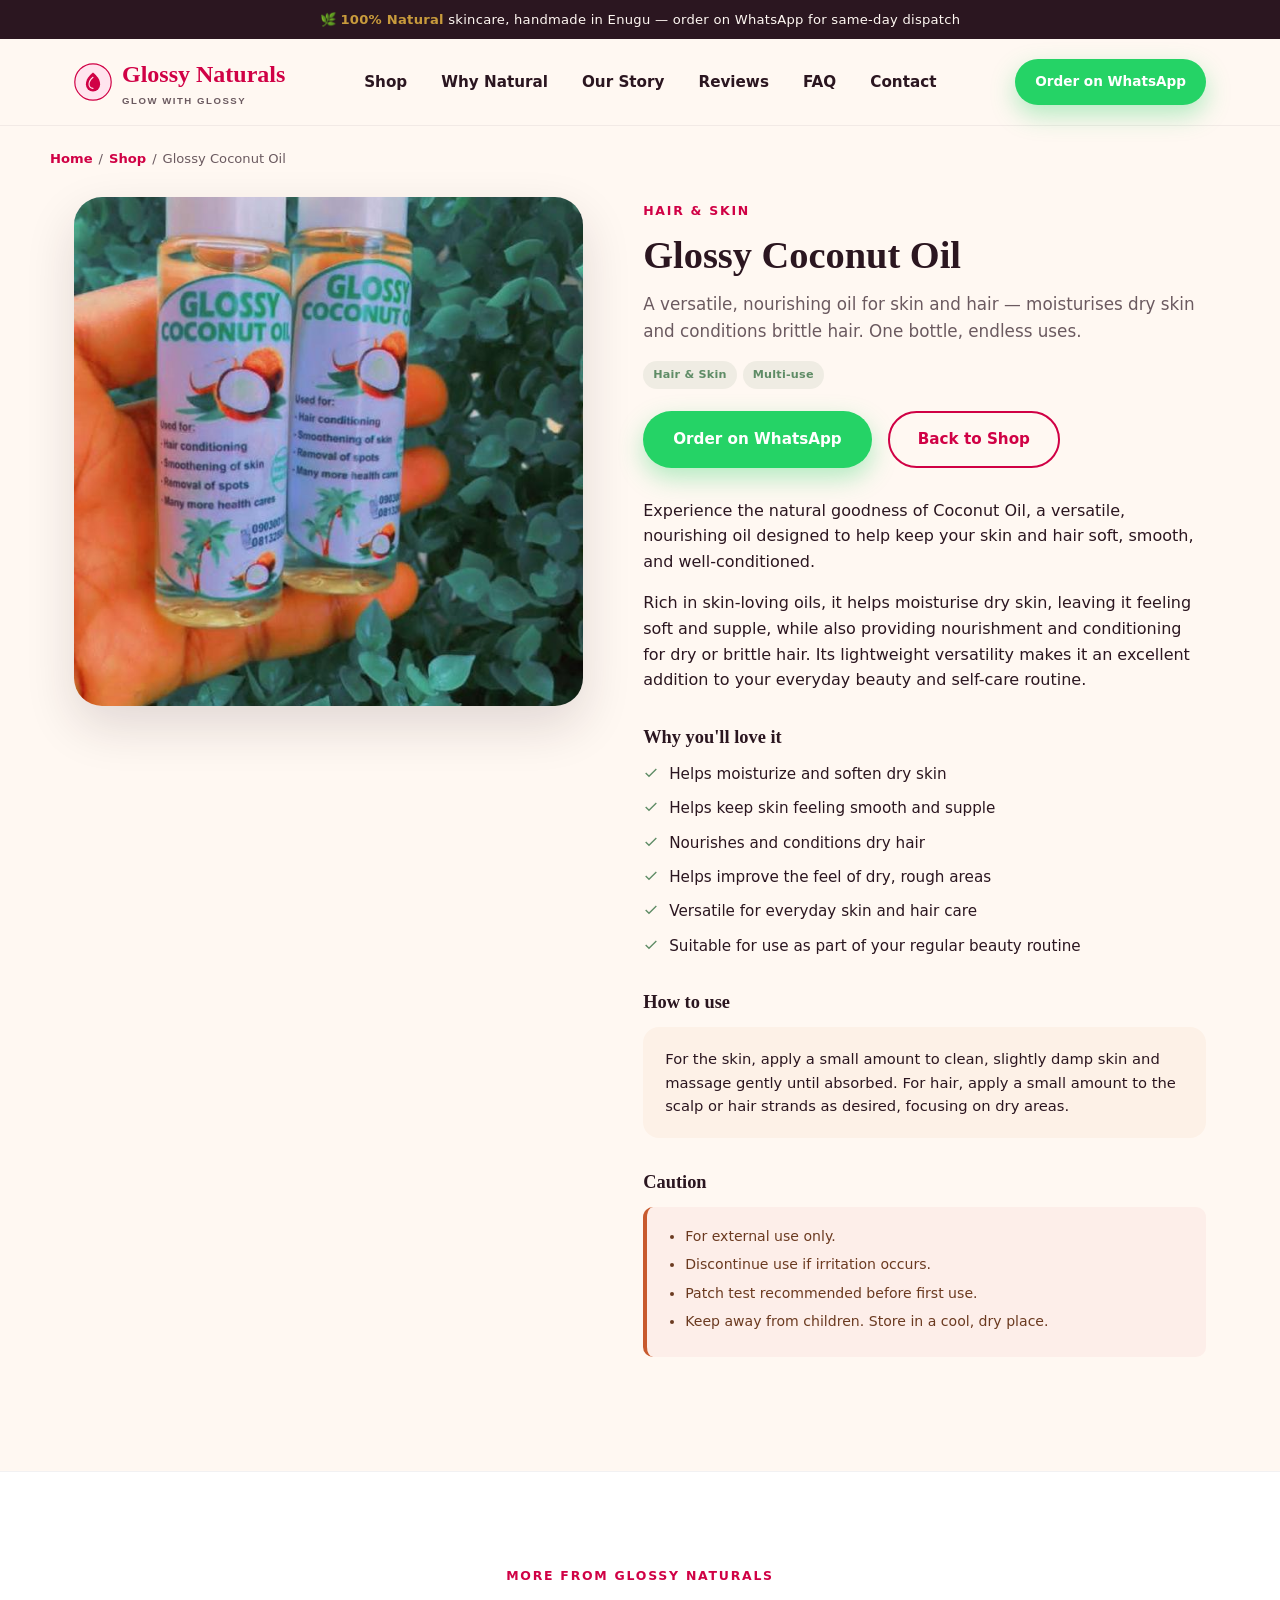
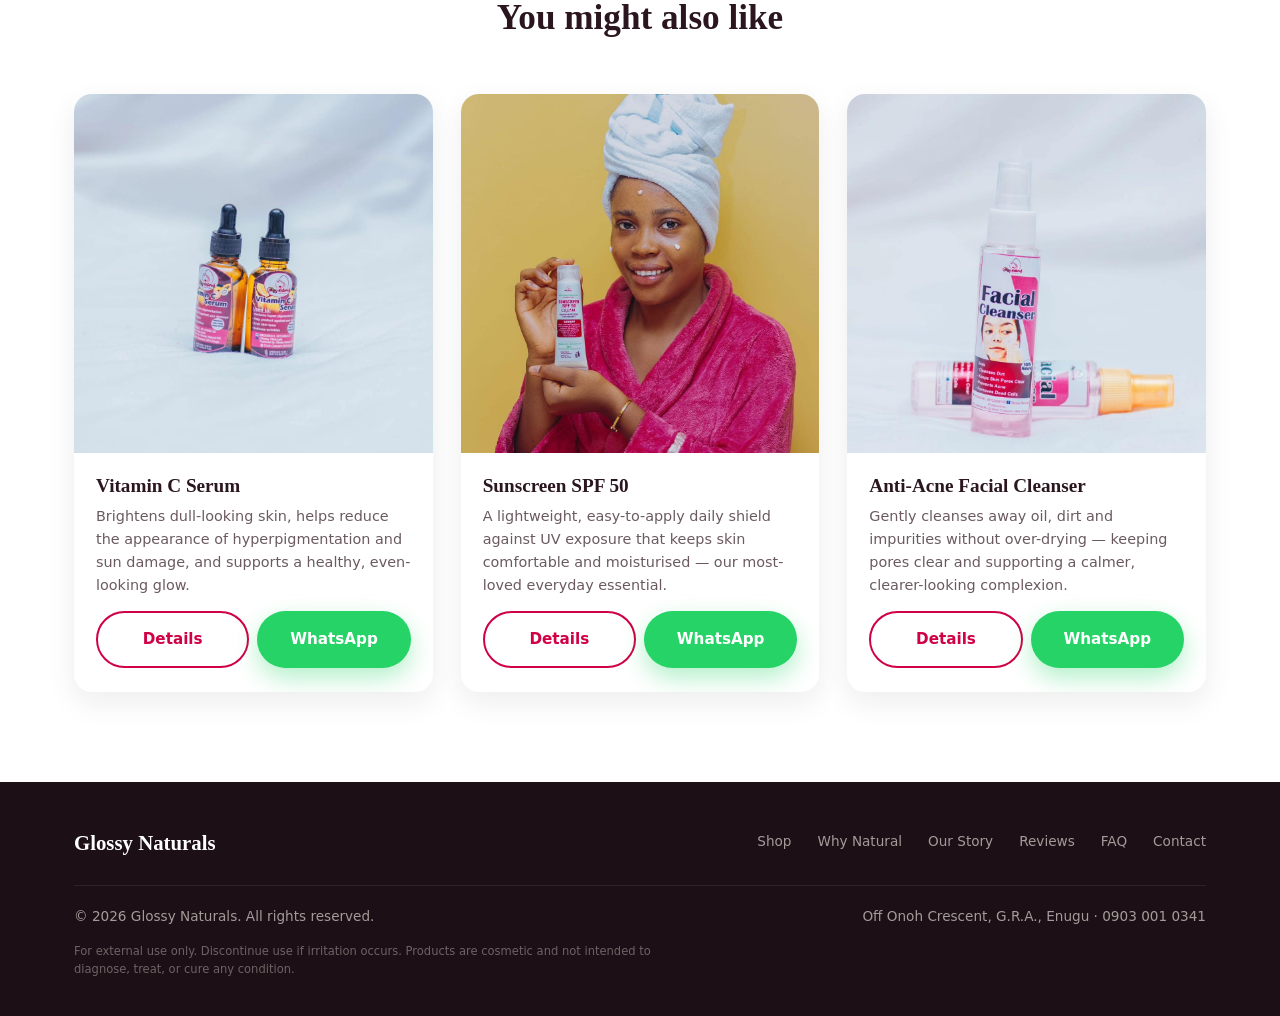
==== coconut-oil.html @ 14a7ec9c "Add Glossy Naturals skincare site with per-product pages Multi-page site for Glossy Naturals (Enugu," ====
<!DOCTYPE html>
<html lang="en">
<head>
<meta charset="UTF-8">
<meta name="viewport" content="width=device-width, initial-scale=1.0">
<title>Glossy Coconut Oil | Glossy Naturals</title>
<meta name="description" content="A versatile, nourishing oil for skin and hair — moisturises dry skin and conditions brittle hair. One bottle, endless uses.">
<link rel="stylesheet" href="css/style.css">
</head>
<body>

<div class="topbar">🌿 <strong>100% Natural</strong> skincare, handmade in Enugu — order on WhatsApp for same-day dispatch</div>

<header>
  <div class="nav-wrap">
    <a href="index.html" class="logo">
      <svg class="mark" viewBox="0 0 48 48" fill="none" xmlns="http://www.w3.org/2000/svg">
        <circle cx="24" cy="24" r="23" fill="#FFE4EE" stroke="#D00145" stroke-width="1.5"/>
        <path d="M24 12c-5 4-9 9-9 15a9 9 0 0018 0c0-6-4-11-9-15z" fill="#D00145"/>
        <path d="M24 18c-2.8 2.4-5 5.4-5 8.6A5 5 0 0024 32" stroke="#FFE4EE" stroke-width="1.4" stroke-linecap="round" fill="none"/>
      </svg>
      <span>Glossy Naturals<br><small>Glow With Glossy</small></span>
    </a>
    <nav class="links">
      <a href="index.html#shop">Shop</a>
      <a href="index.html#ingredients">Why Natural</a>
      <a href="index.html#founder">Our Story</a>
      <a href="index.html#reviews">Reviews</a>
      <a href="index.html#faq">FAQ</a>
      <a href="index.html#contact">Contact</a>
    </nav>
    <div class="nav-cta">
      <a href="https://wa.me/2349030010341?text=Hi%20Glossy%20Naturals%2C%20I%27d%20like%20to%20place%20an%20order" class="btn btn-whatsapp btn-sm" target="_blank" rel="noopener">Order on WhatsApp</a>
      <button class="hamburger" aria-label="Menu" id="hamburgerBtn">
        <span></span><span></span><span></span>
      </button>
    </div>
  </div>
  <div class="mobile-menu" id="mobileMenu">
    <a href="index.html#shop">Shop</a>
    <a href="index.html#ingredients">Why Natural</a>
    <a href="index.html#founder">Our Story</a>
    <a href="index.html#reviews">Reviews</a>
    <a href="index.html#faq">FAQ</a>
    <a href="index.html#contact">Contact</a>
  </div>
</header>

<div class="container breadcrumb">
  <a href="index.html">Home</a><span>/</span><a href="index.html#shop">Shop</a><span>/</span>Glossy Coconut Oil
</div>

<section class="pd-hero">
  <div class="container">
    <div class="pd-image reveal">
      <img src="images/coconut-oil.jpg" alt="Glossy Coconut Oil bottles">
    </div>
    <div class="reveal">
      <span class="eyebrow">Hair & Skin</span>
      <h1 class="pd-title">Glossy Coconut Oil</h1>
      <p class="pd-summary">A versatile, nourishing oil for skin and hair — moisturises dry skin and conditions brittle hair. One bottle, endless uses.</p>
      <div class="prod-tags"><span>Hair & Skin</span><span>Multi-use</span></div>
      <div class="pd-ctas">
        <a href="https://wa.me/2349030010341?text=Hi%2C%20I%27d%20like%20to%20order%20the%20Glossy%20Coconut%20Oil" class="btn btn-whatsapp" target="_blank" rel="noopener">Order on WhatsApp</a>
        <a href="index.html#shop" class="btn btn-outline">Back to Shop</a>
      </div>

      <div class="pd-block">
        <p>Experience the natural goodness of Coconut Oil, a versatile, nourishing oil designed to help keep your skin and hair soft, smooth, and well-conditioned.</p>
          <p>Rich in skin-loving oils, it helps moisturise dry skin, leaving it feeling soft and supple, while also providing nourishment and conditioning for dry or brittle hair. Its lightweight versatility makes it an excellent addition to your everyday beauty and self-care routine.</p>
      </div>

      <div class="pd-block">
        <h3>Why you'll love it</h3>
        <ul class="pd-benefits">
            <li><svg width="16" height="16" viewBox="0 0 24 24" fill="none" stroke="currentColor" stroke-width="2"><path d="M20 6L9 17l-5-5"/></svg><span>Helps moisturize and soften dry skin</span></li>
            <li><svg width="16" height="16" viewBox="0 0 24 24" fill="none" stroke="currentColor" stroke-width="2"><path d="M20 6L9 17l-5-5"/></svg><span>Helps keep skin feeling smooth and supple</span></li>
            <li><svg width="16" height="16" viewBox="0 0 24 24" fill="none" stroke="currentColor" stroke-width="2"><path d="M20 6L9 17l-5-5"/></svg><span>Nourishes and conditions dry hair</span></li>
            <li><svg width="16" height="16" viewBox="0 0 24 24" fill="none" stroke="currentColor" stroke-width="2"><path d="M20 6L9 17l-5-5"/></svg><span>Helps improve the feel of dry, rough areas</span></li>
            <li><svg width="16" height="16" viewBox="0 0 24 24" fill="none" stroke="currentColor" stroke-width="2"><path d="M20 6L9 17l-5-5"/></svg><span>Versatile for everyday skin and hair care</span></li>
            <li><svg width="16" height="16" viewBox="0 0 24 24" fill="none" stroke="currentColor" stroke-width="2"><path d="M20 6L9 17l-5-5"/></svg><span>Suitable for use as part of your regular beauty routine</span></li>
        </ul>
      </div>

      <div class="pd-block">
        <h3>How to use</h3>
        <div class="pd-howto">For the skin, apply a small amount to clean, slightly damp skin and massage gently until absorbed. For hair, apply a small amount to the scalp or hair strands as desired, focusing on dry areas.</div>
      </div>

        <div class="pd-block">
          <h3>Caution</h3>
          <div class="pd-caution">
            <ul>
              <li>For external use only.</li>
              <li>Discontinue use if irritation occurs.</li>
              <li>Patch test recommended before first use.</li>
              <li>Keep away from children. Store in a cool, dry place.</li>
            </ul>
          </div>
        </div>
    </div>
  </div>
</section>

<section class="related">
  <div class="container">
    <div class="section-head reveal">
      <span class="eyebrow">More From Glossy Naturals</span>
      <h2>You might also like</h2>
    </div>
    <div class="related-grid">
      <div class="prod-card reveal">
        <div class="prod-img"><a href="vitamin-c-serum.html"><img src="images/vitamin-c-serum.jpg" alt="Glossy Naturals Vitamin C Serum bottles"></a></div>
        <div class="prod-body">
          <h3><a href="vitamin-c-serum.html">Vitamin C Serum</a></h3>
          <p class="desc">Brightens dull-looking skin, helps reduce the appearance of hyperpigmentation and sun damage, and supports a healthy, even-looking glow.</p>
          <div class="prod-actions">
            <a href="vitamin-c-serum.html" class="btn btn-outline">Details</a>
            <a href="https://wa.me/2349030010341?text=Hi%2C%20I%27d%20like%20to%20order%20the%20Vitamin%20C%20Serum" class="btn btn-whatsapp" target="_blank" rel="noopener">WhatsApp</a>
          </div>
        </div>
      </div>
      <div class="prod-card reveal">
        <div class="prod-img"><a href="sunscreen.html"><img src="images/sunscreen-hero.jpg" alt="Glossy Naturals Sunscreen SPF 50 Cream"></a></div>
        <div class="prod-body">
          <h3><a href="sunscreen.html">Sunscreen SPF 50</a></h3>
          <p class="desc">A lightweight, easy-to-apply daily shield against UV exposure that keeps skin comfortable and moisturised — our most-loved everyday essential.</p>
          <div class="prod-actions">
            <a href="sunscreen.html" class="btn btn-outline">Details</a>
            <a href="https://wa.me/2349030010341?text=Hi%2C%20I%27d%20like%20to%20order%20the%20Sunscreen%20SPF%2050" class="btn btn-whatsapp" target="_blank" rel="noopener">WhatsApp</a>
          </div>
        </div>
      </div>
      <div class="prod-card reveal">
        <div class="prod-img"><a href="facial-cleanser.html"><img src="images/facial-cleanser.jpg" alt="Glossy Naturals Facial Cleanser bottles"></a></div>
        <div class="prod-body">
          <h3><a href="facial-cleanser.html">Anti-Acne Facial Cleanser</a></h3>
          <p class="desc">Gently cleanses away oil, dirt and impurities without over-drying — keeping pores clear and supporting a calmer, clearer-looking complexion.</p>
          <div class="prod-actions">
            <a href="facial-cleanser.html" class="btn btn-outline">Details</a>
            <a href="https://wa.me/2349030010341?text=Hi%2C%20I%27d%20like%20to%20order%20the%20Anti-Acne%20Facial%20Cleanser" class="btn btn-whatsapp" target="_blank" rel="noopener">WhatsApp</a>
          </div>
        </div>
      </div>
    </div>
  </div>
</section>

<footer>
  <div class="container">
    <div class="foot-top">
      <div class="foot-logo">Glossy Naturals</div>
      <div class="foot-links">
        <a href="index.html#shop">Shop</a>
        <a href="index.html#ingredients">Why Natural</a>
        <a href="index.html#founder">Our Story</a>
        <a href="index.html#reviews">Reviews</a>
        <a href="index.html#faq">FAQ</a>
        <a href="index.html#contact">Contact</a>
      </div>
    </div>
    <div class="foot-bottom">
      <span>© <span id="year"></span> Glossy Naturals. All rights reserved.</span>
      <span>Off Onoh Crescent, G.R.A., Enugu · 0903 001 0341</span>
    </div>
    <p class="disclaimer">For external use only. Discontinue use if irritation occurs. Products are cosmetic and not intended to diagnose, treat, or cure any condition.</p>
  </div>
</footer>

<div class="sticky-cta">
  <a href="https://wa.me/2349030010341?text=Hi%20Glossy%20Naturals%2C%20I%27d%20like%20to%20place%20an%20order" class="btn btn-whatsapp" target="_blank" rel="noopener">WhatsApp</a>
  <a href="tel:+2349030010341" class="btn btn-primary">Call</a>
</div>

<script src="js/script.js"></script>
</body>
</html>
---- css/style.css ----
:root{
    --pink: #d00145;
    --pink-dark: #8f0030;
    --pink-light: #ffe4ee;
    --gold: #c89b3c;
    --cream: #fff8f2;
    --cream-2: #fdf1e7;
    --sage: #5f8c66;
    --ink: #2b1620;
    --ink-soft: #6b5a60;
    --white: #ffffff;
    --radius: 18px;
    --shadow: 0 10px 30px rgba(43,22,32,0.08);
    --shadow-lg: 0 20px 50px rgba(43,22,32,0.14);
  }
  *{box-sizing:border-box;}
  html{scroll-behavior:smooth;}
  body{
    margin:0;
    font-family:'Segoe UI', system-ui, -apple-system, sans-serif;
    color:var(--ink);
    background:var(--cream);
    line-height:1.6;
    overflow-x:hidden;
  }
  h1,h2,h3,h4{
    font-family:'Georgia', 'Times New Roman', serif;
    margin:0 0 .5em;
    line-height:1.15;
  }
  p{margin:0 0 1em;}
  a{color:inherit;text-decoration:none;}
  img{max-width:100%;display:block;}
  ul{margin:0;padding:0;list-style:none;}
  .container{max-width:1180px;margin:0 auto;padding:0 24px;}
  section{padding:90px 0;}
  .eyebrow{
    display:inline-block;
    font-size:.78rem;
    letter-spacing:.14em;
    text-transform:uppercase;
    color:var(--pink);
    font-weight:700;
    margin-bottom:12px;
  }
  .btn{
    display:inline-flex;
    align-items:center;
    gap:8px;
    padding:14px 28px;
    border-radius:999px;
    font-weight:600;
    font-size:.95rem;
    cursor:pointer;
    border:2px solid transparent;
    transition:transform .2s ease, box-shadow .2s ease, background .2s ease, color .2s ease;
  }
  .btn:hover{transform:translateY(-2px);}
  .btn-primary{background:var(--pink);color:var(--white);box-shadow:0 10px 24px rgba(208,1,69,.3);}
  .btn-primary:hover{background:var(--pink-dark);}
  .btn-outline{border-color:var(--pink);color:var(--pink);background:transparent;}
  .btn-outline:hover{background:var(--pink);color:var(--white);}
  .btn-whatsapp{background:#25D366;color:#fff;box-shadow:0 10px 24px rgba(37,211,102,.35);}
  .btn-whatsapp:hover{background:#1ea952;}
  .btn-sm{padding:10px 18px;font-size:.85rem;}

  /* ============ TOP BAR ============ */
  .topbar{
    background:var(--ink);
    color:var(--cream);
    text-align:center;
    font-size:.82rem;
    padding:9px 12px;
    letter-spacing:.02em;
  }
  .topbar strong{color:var(--gold);}

  /* ============ HEADER ============ */
  header{
    position:sticky;
    top:0;
    z-index:1000;
    background:var(--cream);
    border-bottom:1px solid rgba(43,22,32,0.06);
  }
  .nav-wrap{
    display:flex;
    align-items:center;
    justify-content:space-between;
    padding:16px 24px;
    max-width:1180px;
    margin:0 auto;
  }
  .logo{
    display:flex;
    align-items:center;
    gap:10px;
    font-family:'Georgia', serif;
    font-weight:700;
    font-size:1.5rem;
    color:var(--pink);
  }
  .logo .mark{
    width:38px;height:38px;flex:none;
  }
  .logo small{
    display:block;
    font-family:'Segoe UI', sans-serif;
    font-size:.6rem;
    letter-spacing:.16em;
    text-transform:uppercase;
    color:var(--ink-soft);
    font-weight:600;
  }
  nav.links{display:flex;gap:34px;}
  nav.links a{
    font-size:.95rem;
    font-weight:600;
    color:var(--ink);
    position:relative;
    padding:4px 0;
  }
  nav.links a::after{
    content:"";
    position:absolute;left:0;bottom:-2px;
    width:0;height:2px;background:var(--pink);
    transition:width .25s ease;
  }
  nav.links a:hover::after{width:100%;}
  .nav-cta{display:flex;align-items:center;gap:14px;}
  .hamburger{
    display:none;
    flex-direction:column;
    gap:5px;
    cursor:pointer;
    background:none;border:none;padding:6px;
  }
  .hamburger span{width:26px;height:2px;background:var(--ink);border-radius:2px;transition:.3s;}
  .mobile-menu{
    display:none;
    flex-direction:column;
    background:var(--white);
    border-top:1px solid rgba(43,22,32,0.08);
    padding:10px 24px 22px;
  }
  .mobile-menu a{
    padding:14px 0;
    border-bottom:1px solid rgba(43,22,32,0.06);
    font-weight:600;
  }
  .mobile-menu.open{display:flex;}

  /* ============ HERO ============ */
  .hero{
    padding:70px 0 90px;
    background:
      radial-gradient(circle at 85% 20%, rgba(208,1,69,0.08), transparent 45%),
      radial-gradient(circle at 10% 80%, rgba(200,155,60,0.10), transparent 45%);
  }
  .hero .container{
    display:grid;
    grid-template-columns:1.05fr .95fr;
    gap:60px;
    align-items:center;
  }
  .hero h1{font-size:3rem;color:var(--ink);}
  .hero h1 em{color:var(--pink);font-style:normal;}
  .hero p.lead{font-size:1.12rem;color:var(--ink-soft);max-width:480px;}
  .hero-ctas{display:flex;gap:16px;margin-top:28px;flex-wrap:wrap;}
  .hero-trust{
    display:flex;gap:26px;margin-top:44px;flex-wrap:wrap;
  }
  .hero-trust div{font-size:.85rem;color:var(--ink-soft);display:flex;align-items:center;gap:8px;font-weight:600;}
  .hero-trust div svg{flex:none;color:var(--sage);}
  .hero-photo{position:relative;}
  .hero-photo .frame{
    border-radius:28px;
    overflow:hidden;
    box-shadow:var(--shadow-lg);
    aspect-ratio:4/5;
  }
  .hero-photo .frame img{width:100%;height:100%;object-fit:cover;}
  .hero-badge{
    position:absolute;
    bottom:-24px;left:-24px;
    background:var(--white);
    border-radius:16px;
    padding:16px 20px;
    box-shadow:var(--shadow);
    display:flex;align-items:center;gap:12px;
    max-width:230px;
  }
  .hero-badge .dot{
    width:44px;height:44px;border-radius:50%;
    background:var(--pink-light);
    display:flex;align-items:center;justify-content:center;
    color:var(--pink);flex:none;
  }
  .hero-badge strong{display:block;font-size:.85rem;}
  .hero-badge span{font-size:.75rem;color:var(--ink-soft);}

  /* ============ REVEAL ============ */
  .reveal{opacity:0;transform:translateY(24px);transition:opacity .4s ease, transform .4s ease;}
  .reveal.in{opacity:1;transform:translateY(0);}

  /* ============ SECTION HEAD ============ */
  .section-head{text-align:center;max-width:640px;margin:0 auto 56px;}
  .section-head h2{font-size:2.2rem;}
  .section-head p{color:var(--ink-soft);}

  /* ============ INGREDIENTS STRIP ============ */
  .ingredients{background:var(--white);}
  .ing-grid{
    display:grid;
    grid-template-columns:repeat(5,1fr);
    gap:22px;
  }
  .ing-card{
    text-align:center;
    padding:26px 14px;
    border-radius:16px;
    background:var(--cream-2);
    transition:transform .25s ease, box-shadow .25s ease;
  }
  .ing-card:hover{transform:translateY(-6px);box-shadow:var(--shadow);}
  .ing-card .emoji{font-size:2rem;margin-bottom:10px;}
  .ing-card h4{font-size:.95rem;margin-bottom:4px;}
  .ing-card p{font-size:.8rem;color:var(--ink-soft);margin:0;}

  /* ============ PRODUCTS ============ */
  .products{background:var(--cream);}
  .prod-grid{
    display:grid;
    grid-template-columns:repeat(3,1fr);
    gap:32px;
  }
  /* Centre a lone card left over in the final row */
  .prod-grid .prod-card:last-child:nth-child(3n+1){grid-column:2;}
  .prod-card{
    background:var(--white);
    border-radius:var(--radius);
    overflow:hidden;
    box-shadow:var(--shadow);
    display:flex;
    flex-direction:column;
    transition:transform .3s ease, box-shadow .3s ease;
  }
  .prod-card:hover{transform:translateY(-8px);box-shadow:var(--shadow-lg);}
  .prod-img{aspect-ratio:1/1;overflow:hidden;background:#f3ece6;}
  .prod-img img{width:100%;height:100%;object-fit:cover;transition:transform .4s ease;}
  .prod-card:hover .prod-img img{transform:scale(1.06);}
  .prod-body{padding:22px 22px 24px;display:flex;flex-direction:column;flex:1;}
  .prod-body h3{font-size:1.2rem;margin-bottom:8px;}
  .prod-body p.desc{font-size:.9rem;color:var(--ink-soft);margin-bottom:14px;}
  .prod-tags{display:flex;flex-wrap:wrap;gap:6px;margin-bottom:16px;}
  .prod-tags span{
    font-size:.7rem;
    font-weight:700;
    letter-spacing:.02em;
    color:var(--sage);
    background:rgba(95,140,102,0.1);
    padding:5px 10px;
    border-radius:999px;
  }
  .prod-img a{display:block;height:100%;}
  .prod-body h3 a{color:inherit;}
  .prod-body h3 a:hover{color:var(--pink);}
  .prod-actions{display:flex;gap:8px;margin-top:auto;}
  .prod-actions .btn{flex:1;justify-content:center;padding-left:14px;padding-right:14px;}

  /* ============ FOUNDER ============ */
  .founder{background:var(--white);}
  .founder .container{
    display:grid;
    grid-template-columns:.85fr 1.15fr;
    gap:60px;
    align-items:center;
  }
  .founder-photo{
    border-radius:24px;
    overflow:hidden;
    box-shadow:var(--shadow-lg);
    aspect-ratio:1/1;
    background:linear-gradient(135deg,var(--pink-light),var(--cream-2));
    display:flex;align-items:center;justify-content:center;
  }
  .founder-photo .initials{
    font-family:'Georgia',serif;
    font-size:5rem;
    color:var(--pink);
    opacity:.55;
  }
  .founder-quote{
    font-family:'Georgia',serif;
    font-size:1.35rem;
    font-style:italic;
    color:var(--ink);
    border-left:4px solid var(--pink);
    padding-left:22px;
    margin:18px 0 20px;
  }
  .founder-name{font-weight:700;font-size:1.05rem;}
  .founder-role{color:var(--ink-soft);font-size:.85rem;}

  /* ============ REVIEWS ============ */
  .reviews{background:var(--cream-2);}
  .rev-grid{
    display:grid;
    grid-template-columns:repeat(3,1fr);
    gap:26px;
  }
  .rev-card{
    background:var(--white);
    border-radius:16px;
    padding:28px;
    box-shadow:var(--shadow);
  }
  .stars{color:var(--gold);letter-spacing:2px;margin-bottom:12px;font-size:.95rem;}
  .rev-card p{font-size:.92rem;color:var(--ink);margin-bottom:16px;}
  .rev-who{display:flex;align-items:center;gap:10px;}
  .rev-avatar{
    width:38px;height:38px;border-radius:50%;
    background:var(--pink-light);color:var(--pink);
    display:flex;align-items:center;justify-content:center;
    font-weight:700;font-size:.85rem;flex:none;
  }
  .rev-name{font-weight:700;font-size:.85rem;}
  .rev-loc{font-size:.75rem;color:var(--ink-soft);}
  .reviews-note{
    text-align:center;
    font-size:.75rem;
    color:var(--ink-soft);
    margin-top:26px;
    opacity:.75;
  }

  /* ============ FAQ ============ */
  .faq{background:var(--white);}
  .faq-list{max-width:760px;margin:0 auto;}
  .faq-item{
    border-bottom:1px solid rgba(43,22,32,0.1);
  }
  .faq-q{
    display:flex;
    justify-content:space-between;
    align-items:center;
    padding:22px 4px;
    cursor:pointer;
    font-weight:700;
    font-size:1.02rem;
  }
  .faq-q .plus{
    font-size:1.4rem;
    color:var(--pink);
    transition:transform .25s ease;
    flex:none;
    margin-left:16px;
  }
  .faq-item.open .plus{transform:rotate(45deg);}
  .faq-a{
    max-height:0;
    overflow:hidden;
    transition:max-height .3s ease;
    font-size:.92rem;
    color:var(--ink-soft);
  }
  .faq-a-inner{padding:0 4px 22px;}
  .faq-item.open .faq-a{max-height:220px;}

  /* ============ CONTACT / MAP ============ */
  .contact{background:var(--ink);color:var(--cream);}
  .contact .section-head p{color:rgba(255,248,242,0.7);}
  .contact .section-head .eyebrow{color:var(--gold);}
  .contact-grid{
    display:grid;
    grid-template-columns:1fr 1fr;
    gap:40px;
    align-items:stretch;
  }
  .contact-info{display:flex;flex-direction:column;gap:22px;}
  .info-row{display:flex;gap:16px;align-items:flex-start;}
  .info-row .ic{
    width:42px;height:42px;border-radius:50%;
    background:rgba(255,255,255,0.08);
    display:flex;align-items:center;justify-content:center;
    flex:none;color:var(--gold);
  }
  .info-row h4{margin:0 0 4px;font-size:1rem;color:var(--white);}
  .info-row p{margin:0;color:rgba(255,248,242,0.7);font-size:.92rem;}
  .contact-ctas{display:flex;gap:14px;margin-top:8px;flex-wrap:wrap;}
  .map-wrap{
    border-radius:var(--radius);
    overflow:hidden;
    box-shadow:var(--shadow-lg);
    min-height:340px;
  }
  .map-wrap iframe{width:100%;height:100%;min-height:340px;border:0;filter:grayscale(.15);}

  /* ============ FOOTER ============ */
  footer{background:#1c0f15;color:rgba(255,248,242,0.6);padding:44px 0 26px;font-size:.85rem;}
  .foot-top{
    display:flex;justify-content:space-between;align-items:center;flex-wrap:wrap;gap:20px;
    padding-bottom:26px;border-bottom:1px solid rgba(255,255,255,0.08);
  }
  .foot-logo{font-family:'Georgia',serif;color:var(--white);font-size:1.3rem;font-weight:700;}
  .foot-links{display:flex;gap:26px;flex-wrap:wrap;}
  .foot-bottom{padding-top:20px;display:flex;justify-content:space-between;flex-wrap:wrap;gap:10px;}
  .disclaimer{font-size:.72rem;opacity:.6;max-width:600px;margin-top:14px;}

  /* ============ STICKY MOBILE CTA ============ */
  .sticky-cta{
    display:none;
    position:fixed;
    bottom:0;left:0;right:0;
    z-index:999;
    background:var(--white);
    box-shadow:0 -8px 24px rgba(0,0,0,0.12);
    padding:12px 16px;
    gap:10px;
  }
  .sticky-cta .btn{flex:1;justify-content:center;}

  /* ============ PRODUCT DETAIL PAGE ============ */
  .breadcrumb{
    padding:22px 0 0;
    font-size:.82rem;
    color:var(--ink-soft);
  }
  .breadcrumb a{color:var(--pink);font-weight:600;}
  .breadcrumb span{margin:0 6px;}

  .pd-hero{padding:28px 0 80px;}
  .pd-hero .container{
    display:grid;
    grid-template-columns:.95fr 1.05fr;
    gap:60px;
    align-items:flex-start;
  }
  .pd-image{
    border-radius:28px;
    overflow:hidden;
    box-shadow:var(--shadow-lg);
    aspect-ratio:1/1;
    position:sticky;
    top:110px;
  }
  .pd-image img{width:100%;height:100%;object-fit:cover;}
  .pd-title{font-size:2.4rem;margin-bottom:14px;}
  .pd-summary{font-size:1.05rem;color:var(--ink-soft);}
  .pd-ctas{display:flex;gap:16px;flex-wrap:wrap;margin:22px 0 30px;}
  .pd-block{margin-bottom:34px;}
  .pd-block h3{font-size:1.15rem;margin-bottom:14px;}
  .pd-benefits li{
    display:flex;gap:10px;align-items:flex-start;
    font-size:.95rem;margin-bottom:10px;color:var(--ink);
  }
  .pd-benefits li svg{flex:none;margin-top:3px;color:var(--sage);}
  .pd-howto{
    background:var(--cream-2);
    border-radius:16px;
    padding:20px 22px;
    font-size:.92rem;
    color:var(--ink);
  }
  .pd-caution{
    background:#fdeee9;
    border-left:4px solid #c85a2e;
    border-radius:10px;
    padding:18px 20px;
    font-size:.88rem;
    color:#6b3a20;
  }
  .pd-caution li{margin-bottom:6px;}
  .pd-caution ul{padding-left:18px;list-style:disc;}

  .related{background:var(--white);border-top:1px solid rgba(43,22,32,0.06);}
  .related-grid{
    display:grid;
    grid-template-columns:repeat(3,1fr);
    gap:28px;
  }

  /* ============ RESPONSIVE ============ */
  @media (max-width:980px){
    .hero .container{grid-template-columns:1fr;}
    .hero-photo{order:-1;max-width:420px;margin:0 auto;}
    .ing-grid{grid-template-columns:repeat(3,1fr);}
    .prod-grid{grid-template-columns:repeat(2,1fr);}
    .prod-grid .prod-card:last-child:nth-child(3n+1){grid-column:auto;}
    .founder .container{grid-template-columns:1fr;}
    .founder-photo{max-width:320px;margin:0 auto;}
    .rev-grid{grid-template-columns:1fr;}
    .contact-grid{grid-template-columns:1fr;}
    .pd-hero .container{grid-template-columns:1fr;}
    .pd-image{position:static;max-width:420px;margin:0 auto;}
    .related-grid{grid-template-columns:repeat(2,1fr);}
  }
  @media (max-width:720px){
    nav.links{display:none;}
    .hamburger{display:flex;}
    .nav-cta .btn{display:none;}
    .logo{font-size:1.15rem;gap:8px;}
    .logo .mark{width:32px;height:32px;}
    section{padding:64px 0;}
    .hero h1{font-size:2.2rem;}
    .ing-grid{grid-template-columns:repeat(2,1fr);}
    .prod-grid{grid-template-columns:1fr;}
    .prod-grid .prod-card:last-child:nth-child(3n+1){grid-column:auto;}
    .sticky-cta{display:flex;}
    body{padding-bottom:76px;}
    .foot-top,.foot-bottom{flex-direction:column;align-items:flex-start;}
    .pd-title{font-size:1.8rem;}
    .related-grid{grid-template-columns:1fr;}
  }
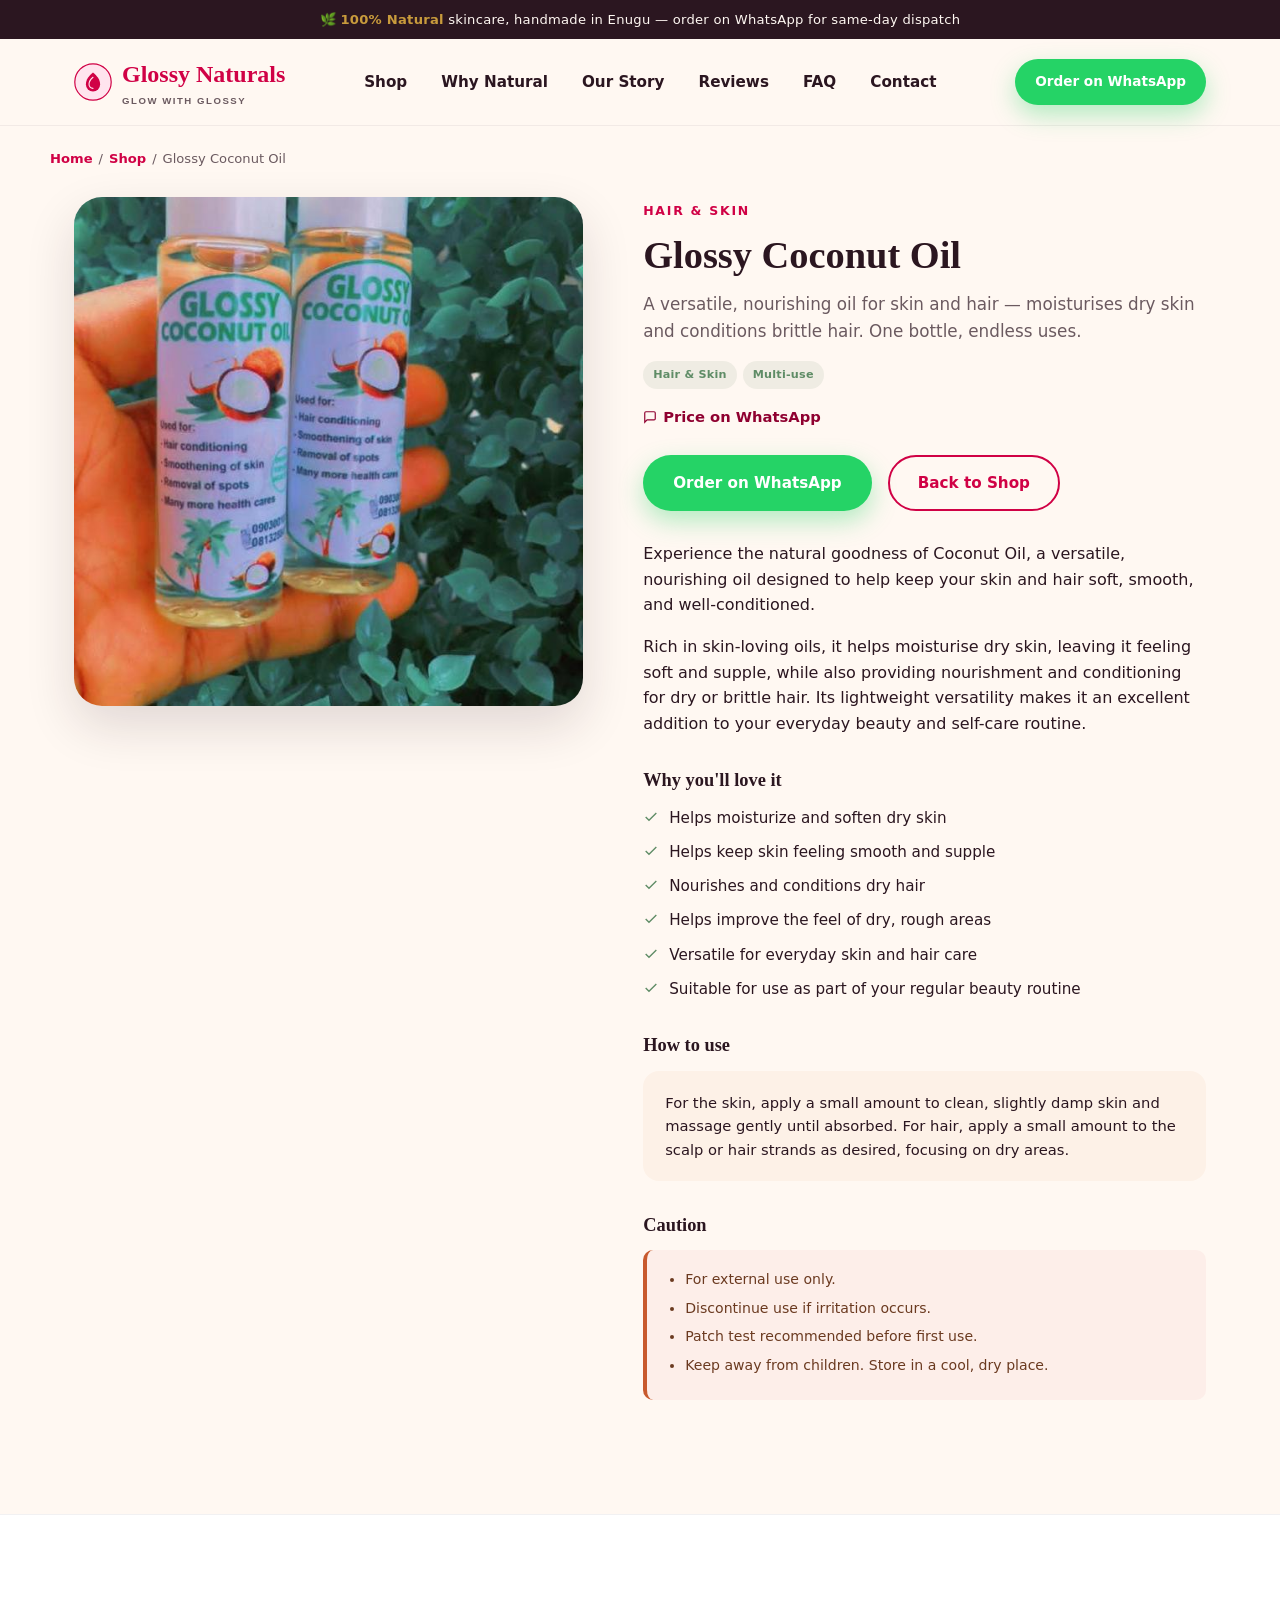
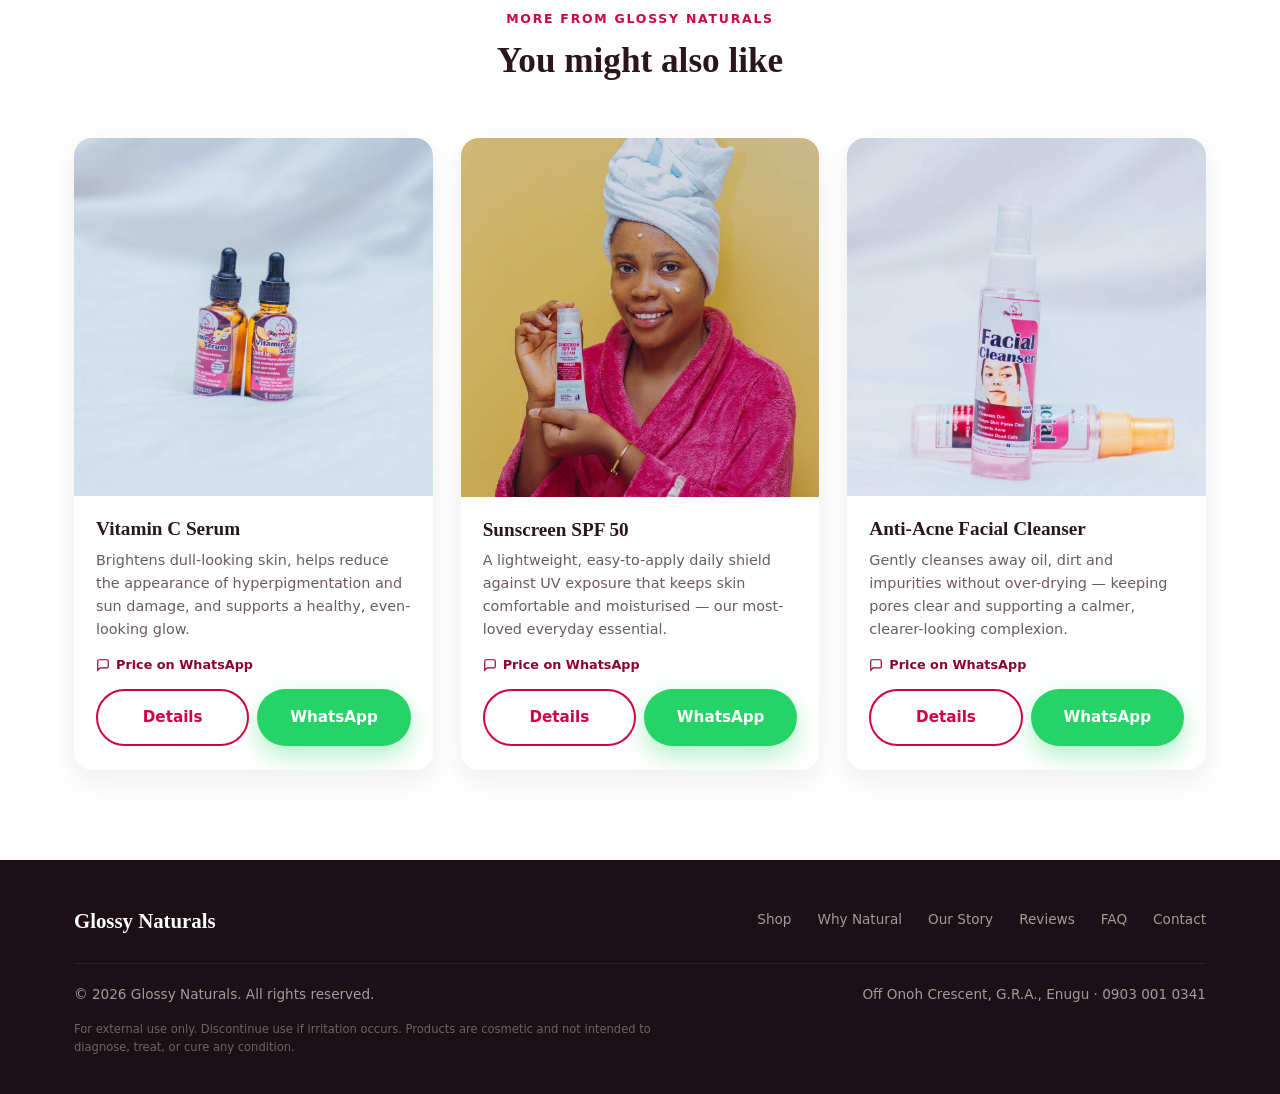
==== commit 4d6b690b: "Add trust bar, shop-by-category filter, price tags, and WhatsApp list CTA Cross-referenced real Nige" ====
--- a/coconut-oil.html
+++ b/coconut-oil.html
@@ -60,6 +60,7 @@
       <h1 class="pd-title">Glossy Coconut Oil</h1>
       <p class="pd-summary">A versatile, nourishing oil for skin and hair — moisturises dry skin and conditions brittle hair. One bottle, endless uses.</p>
       <div class="prod-tags"><span>Hair & Skin</span><span>Multi-use</span></div>
+      <div class="price-tag pd-price"><svg width="14" height="14" viewBox="0 0 24 24" fill="none" stroke="currentColor" stroke-width="2"><path d="M21 15a2 2 0 01-2 2H7l-4 4V5a2 2 0 012-2h14a2 2 0 012 2z"/></svg>Price on WhatsApp</div>
       <div class="pd-ctas">
         <a href="https://wa.me/2349030010341?text=Hi%2C%20I%27d%20like%20to%20order%20the%20Glossy%20Coconut%20Oil" class="btn btn-whatsapp" target="_blank" rel="noopener">Order on WhatsApp</a>
         <a href="index.html#shop" class="btn btn-outline">Back to Shop</a>
@@ -114,6 +115,7 @@
         <div class="prod-body">
           <h3><a href="vitamin-c-serum.html">Vitamin C Serum</a></h3>
           <p class="desc">Brightens dull-looking skin, helps reduce the appearance of hyperpigmentation and sun damage, and supports a healthy, even-looking glow.</p>
+          <div class="price-tag"><svg width="14" height="14" viewBox="0 0 24 24" fill="none" stroke="currentColor" stroke-width="2"><path d="M21 15a2 2 0 01-2 2H7l-4 4V5a2 2 0 012-2h14a2 2 0 012 2z"/></svg>Price on WhatsApp</div>
           <div class="prod-actions">
             <a href="vitamin-c-serum.html" class="btn btn-outline">Details</a>
             <a href="https://wa.me/2349030010341?text=Hi%2C%20I%27d%20like%20to%20order%20the%20Vitamin%20C%20Serum" class="btn btn-whatsapp" target="_blank" rel="noopener">WhatsApp</a>
@@ -125,6 +127,7 @@
         <div class="prod-body">
           <h3><a href="sunscreen.html">Sunscreen SPF 50</a></h3>
           <p class="desc">A lightweight, easy-to-apply daily shield against UV exposure that keeps skin comfortable and moisturised — our most-loved everyday essential.</p>
+          <div class="price-tag"><svg width="14" height="14" viewBox="0 0 24 24" fill="none" stroke="currentColor" stroke-width="2"><path d="M21 15a2 2 0 01-2 2H7l-4 4V5a2 2 0 012-2h14a2 2 0 012 2z"/></svg>Price on WhatsApp</div>
           <div class="prod-actions">
             <a href="sunscreen.html" class="btn btn-outline">Details</a>
             <a href="https://wa.me/2349030010341?text=Hi%2C%20I%27d%20like%20to%20order%20the%20Sunscreen%20SPF%2050" class="btn btn-whatsapp" target="_blank" rel="noopener">WhatsApp</a>
@@ -136,6 +139,7 @@
         <div class="prod-body">
           <h3><a href="facial-cleanser.html">Anti-Acne Facial Cleanser</a></h3>
           <p class="desc">Gently cleanses away oil, dirt and impurities without over-drying — keeping pores clear and supporting a calmer, clearer-looking complexion.</p>
+          <div class="price-tag"><svg width="14" height="14" viewBox="0 0 24 24" fill="none" stroke="currentColor" stroke-width="2"><path d="M21 15a2 2 0 01-2 2H7l-4 4V5a2 2 0 012-2h14a2 2 0 012 2z"/></svg>Price on WhatsApp</div>
           <div class="prod-actions">
             <a href="facial-cleanser.html" class="btn btn-outline">Details</a>
             <a href="https://wa.me/2349030010341?text=Hi%2C%20I%27d%20like%20to%20order%20the%20Anti-Acne%20Facial%20Cleanser" class="btn btn-whatsapp" target="_blank" rel="noopener">WhatsApp</a>
--- a/css/style.css
+++ b/css/style.css
@@ -199,6 +199,83 @@
   .hero-badge strong{display:block;font-size:.85rem;}
   .hero-badge span{font-size:.75rem;color:var(--ink-soft);}
 
+  /* ============ TRUST BAR ============ */
+  .trust-bar{background:var(--white);padding:50px 0;border-bottom:1px solid rgba(43,22,32,0.06);}
+  .trust-grid{
+    display:grid;
+    grid-template-columns:repeat(4,1fr);
+    gap:22px;
+  }
+  .trust-card{
+    display:flex;
+    align-items:center;
+    gap:14px;
+    padding:18px 16px;
+    border-radius:14px;
+    background:var(--cream-2);
+  }
+  .trust-card .ic{
+    width:44px;height:44px;border-radius:50%;
+    background:var(--pink-light);color:var(--pink);
+    display:flex;align-items:center;justify-content:center;flex:none;
+  }
+  .trust-card strong{display:block;font-size:.88rem;}
+  .trust-card span{font-size:.76rem;color:var(--ink-soft);}
+
+  /* ============ SHOP FILTERS ============ */
+  .shop-filters{
+    display:flex;
+    justify-content:center;
+    gap:10px;
+    flex-wrap:wrap;
+    margin-bottom:44px;
+  }
+  .filter-btn{
+    padding:9px 20px;
+    border-radius:999px;
+    border:1.5px solid rgba(43,22,32,0.15);
+    background:var(--white);
+    color:var(--ink-soft);
+    font-size:.85rem;
+    font-weight:600;
+    cursor:pointer;
+    transition:all .2s ease;
+  }
+  .filter-btn:hover{border-color:var(--pink);color:var(--pink);}
+  .filter-btn.active{background:var(--pink);border-color:var(--pink);color:var(--white);}
+  .prod-card.filtered-out{display:none;}
+
+  /* ============ PRICE TAG ============ */
+  .price-tag{
+    display:inline-flex;
+    align-items:center;
+    gap:6px;
+    font-size:.8rem;
+    font-weight:700;
+    color:var(--pink-dark);
+    margin-bottom:14px;
+  }
+  .price-tag svg{flex:none;}
+  .pd-price{font-size:.92rem;margin:0 0 4px;}
+
+  /* ============ BROADCAST CTA ============ */
+  .broadcast{
+    background:linear-gradient(135deg, var(--pink) 0%, var(--pink-dark) 100%);
+    padding:64px 0;
+  }
+  .broadcast .container{
+    display:flex;
+    align-items:center;
+    justify-content:space-between;
+    gap:30px;
+    flex-wrap:wrap;
+    text-align:left;
+  }
+  .broadcast h2{color:var(--white);font-size:1.7rem;margin-bottom:6px;}
+  .broadcast p{color:rgba(255,255,255,0.85);margin:0;max-width:460px;}
+  .broadcast .btn{background:var(--white);color:var(--pink-dark);flex:none;}
+  .broadcast .btn:hover{background:var(--cream);}
+
   /* ============ REVEAL ============ */
   .reveal{opacity:0;transform:translateY(24px);transition:opacity .4s ease, transform .4s ease;}
   .reveal.in{opacity:1;transform:translateY(0);}
@@ -235,7 +312,6 @@
     gap:32px;
   }
   /* Centre a lone card left over in the final row */
-  .prod-grid .prod-card:last-child:nth-child(3n+1){grid-column:2;}
   .prod-card{
     background:var(--white);
     border-radius:var(--radius);
@@ -484,9 +560,9 @@
   @media (max-width:980px){
     .hero .container{grid-template-columns:1fr;}
     .hero-photo{order:-1;max-width:420px;margin:0 auto;}
+    .trust-grid{grid-template-columns:repeat(2,1fr);}
     .ing-grid{grid-template-columns:repeat(3,1fr);}
     .prod-grid{grid-template-columns:repeat(2,1fr);}
-    .prod-grid .prod-card:last-child:nth-child(3n+1){grid-column:auto;}
     .founder .container{grid-template-columns:1fr;}
     .founder-photo{max-width:320px;margin:0 auto;}
     .rev-grid{grid-template-columns:1fr;}
@@ -503,9 +579,11 @@
     .logo .mark{width:32px;height:32px;}
     section{padding:64px 0;}
     .hero h1{font-size:2.2rem;}
+    .trust-grid{grid-template-columns:1fr;}
     .ing-grid{grid-template-columns:repeat(2,1fr);}
     .prod-grid{grid-template-columns:1fr;}
-    .prod-grid .prod-card:last-child:nth-child(3n+1){grid-column:auto;}
+    .broadcast .container{flex-direction:column;text-align:center;}
+    .broadcast .btn{width:100%;justify-content:center;}
     .sticky-cta{display:flex;}
     body{padding-bottom:76px;}
     .foot-top,.foot-bottom{flex-direction:column;align-items:flex-start;}
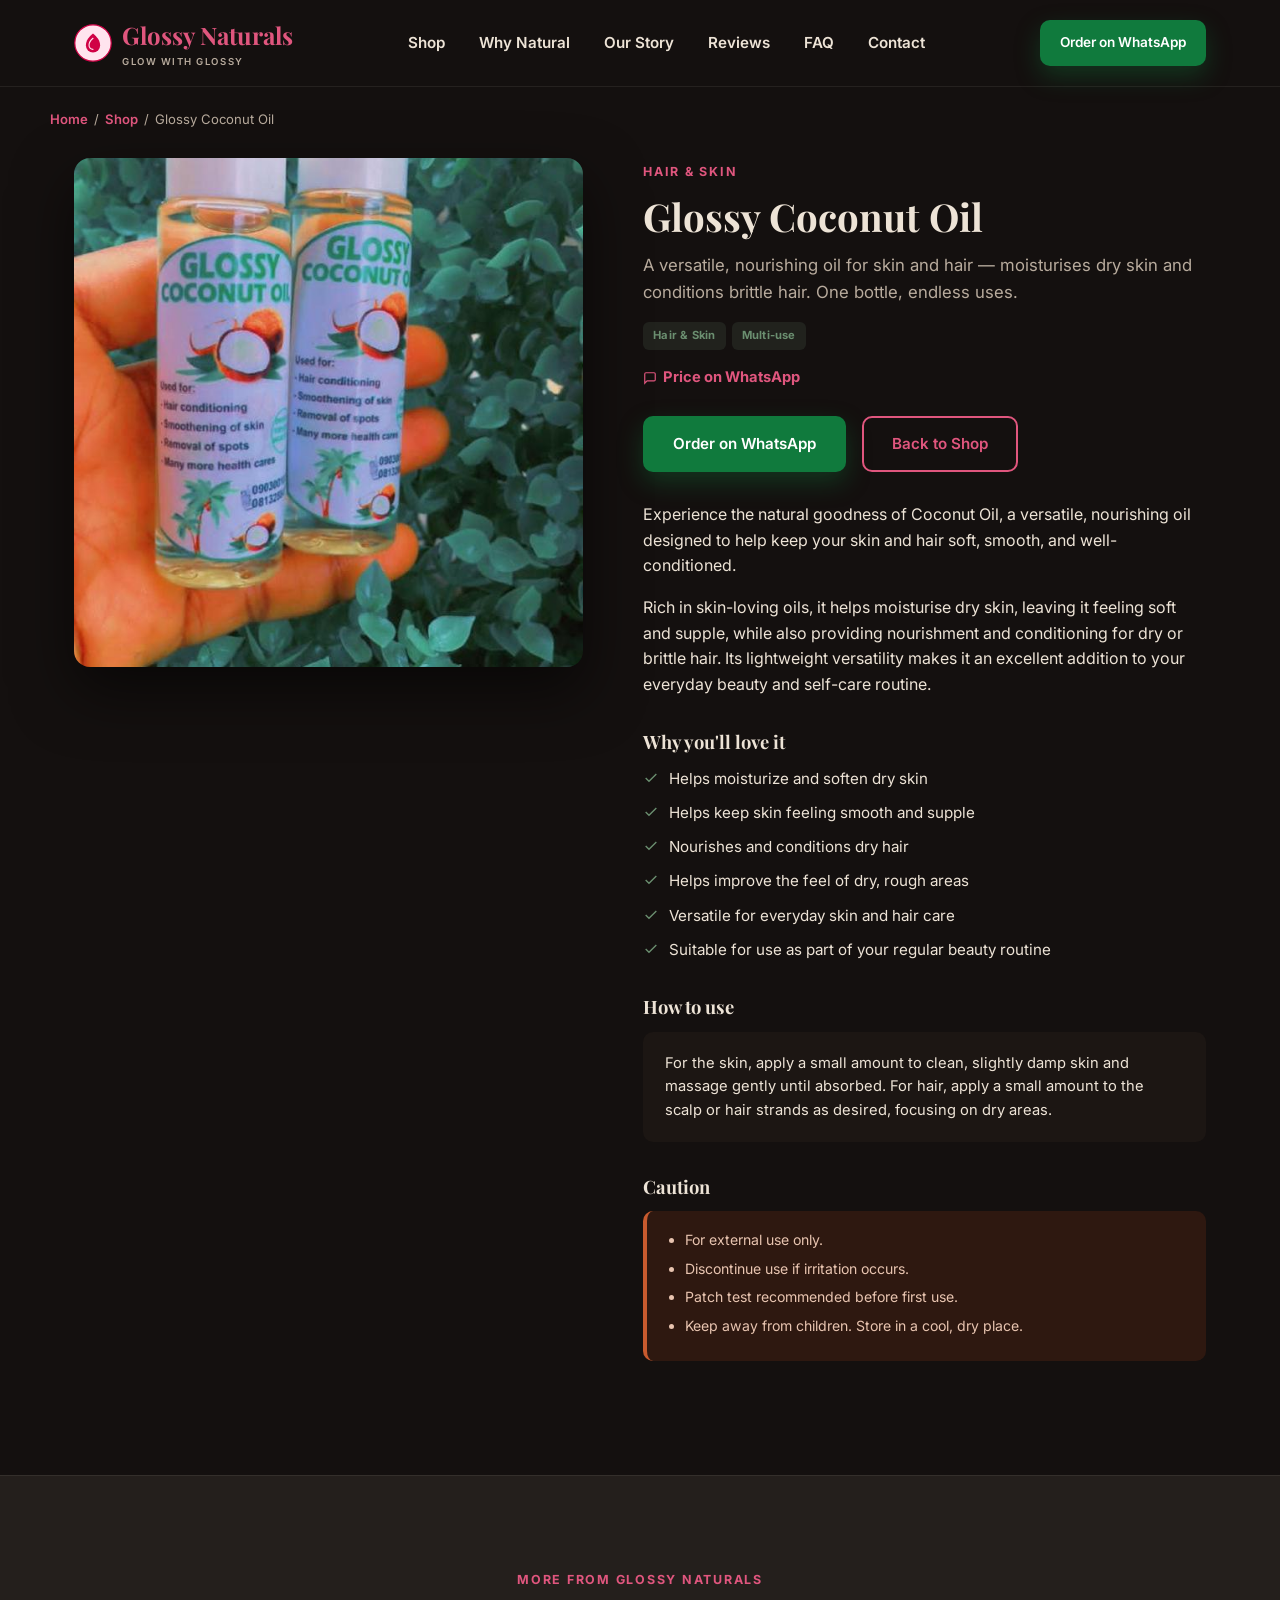
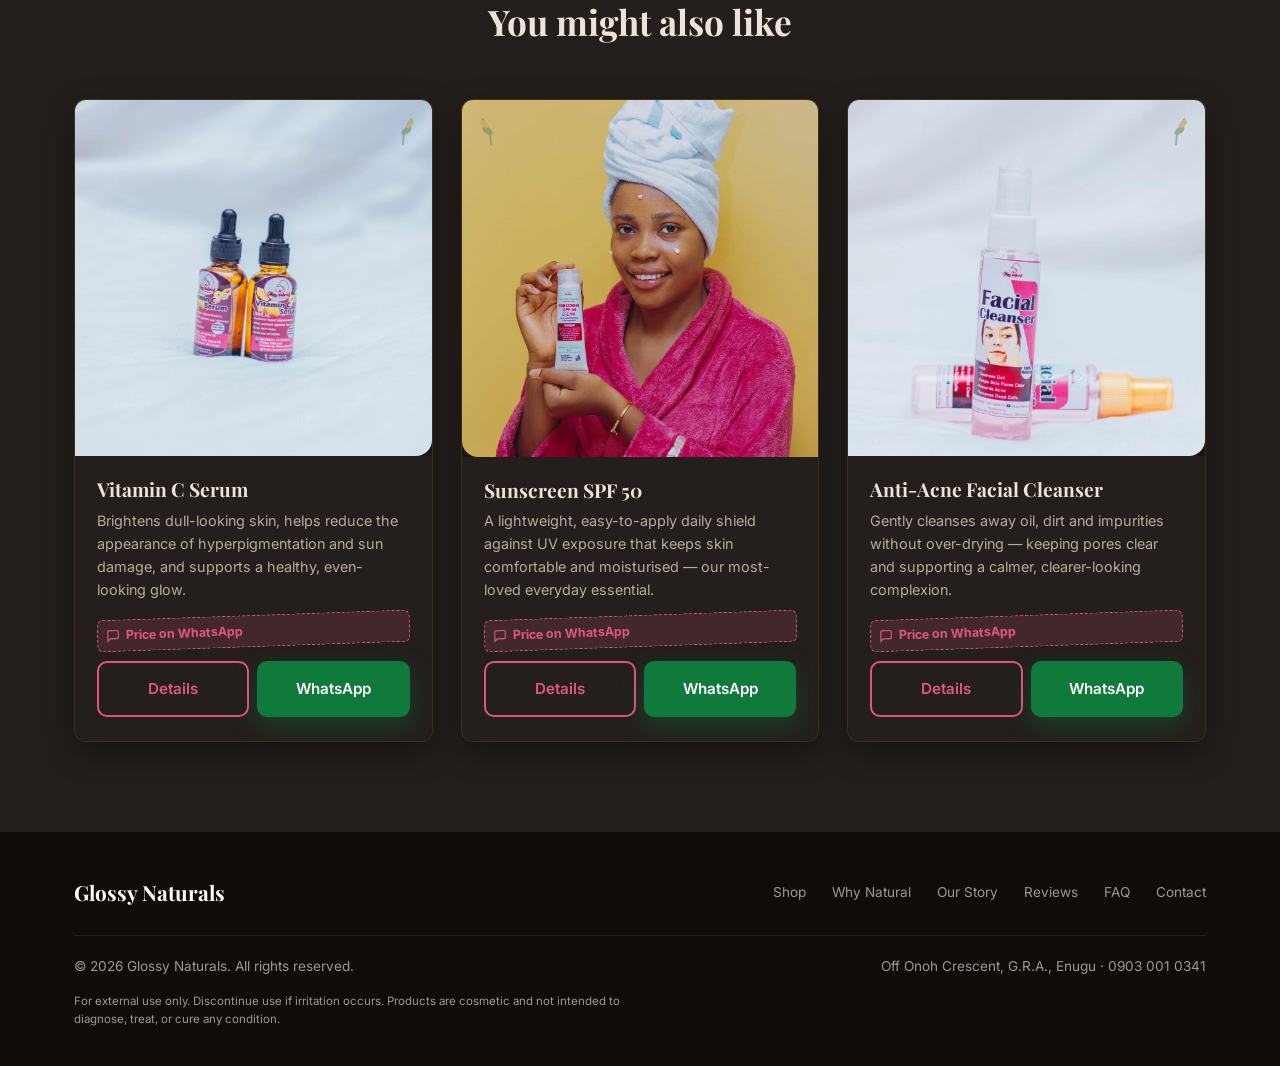
==== commit 0c233e3a: "Fix accessibility/SEO gaps and redesign in Editorial Noir dark theme Accessibility & SEO: add favico" ====
--- a/coconut-oil.html
+++ b/coconut-oil.html
@@ -5,11 +5,38 @@
 <meta name="viewport" content="width=device-width, initial-scale=1.0">
 <title>Glossy Coconut Oil | Glossy Naturals</title>
 <meta name="description" content="A versatile, nourishing oil for skin and hair — moisturises dry skin and conditions brittle hair. One bottle, endless uses.">
+<link rel="canonical" href="https://desolatemartial553.github.io/glossy-natural-website/coconut-oil.html">
+<link rel="icon" type="image/svg+xml" href="favicon.svg">
+<link rel="icon" type="image/png" sizes="32x32" href="favicon-32.png">
+<link rel="apple-touch-icon" href="apple-touch-icon.png">
+<link rel="manifest" href="site.webmanifest">
+<meta name="theme-color" content="#d00145">
+<meta property="og:type" content="website">
+<meta property="og:site_name" content="Glossy Naturals">
+<meta property="og:title" content="Glossy Coconut Oil | Glossy Naturals">
+<meta property="og:description" content="A versatile, nourishing oil for skin and hair — moisturises dry skin and conditions brittle hair. One bottle, endless uses.">
+<meta property="og:url" content="https://desolatemartial553.github.io/glossy-natural-website/coconut-oil.html">
+<meta property="og:image" content="https://desolatemartial553.github.io/glossy-natural-website/images/coconut-oil.jpg">
+<meta name="twitter:card" content="summary_large_image">
+<meta name="twitter:title" content="Glossy Coconut Oil | Glossy Naturals">
+<meta name="twitter:description" content="A versatile, nourishing oil for skin and hair — moisturises dry skin and conditions brittle hair. One bottle, endless uses.">
+<meta name="twitter:image" content="https://desolatemartial553.github.io/glossy-natural-website/images/coconut-oil.jpg">
+<script type="application/ld+json">
+{
+  "@context": "https://schema.org",
+  "@type": "Product",
+  "name": "Glossy Coconut Oil",
+  "image": "https://desolatemartial553.github.io/glossy-natural-website/images/coconut-oil.jpg",
+  "description": "A versatile, nourishing oil for skin and hair — moisturises dry skin and conditions brittle hair. One bottle, endless uses.",
+  "brand": { "@type": "Brand", "name": "Glossy Naturals" }
+}
+</script>
+<link rel="preconnect" href="https://fonts.googleapis.com">
+<link rel="preconnect" href="https://fonts.gstatic.com" crossorigin>
+<link href="https://fonts.googleapis.com/css2?family=Playfair+Display:ital,wght@0,700;0,900;1,400;1,500;1,700&family=Inter:wght@400;500;600;700&display=swap" rel="stylesheet">
 <link rel="stylesheet" href="css/style.css">
 </head>
 <body>
-
-<div class="topbar">🌿 <strong>100% Natural</strong> skincare, handmade in Enugu — order on WhatsApp for same-day dispatch</div>
 
 <header>
   <div class="nav-wrap">
@@ -31,7 +58,7 @@
     </nav>
     <div class="nav-cta">
       <a href="https://wa.me/2349030010341?text=Hi%20Glossy%20Naturals%2C%20I%27d%20like%20to%20place%20an%20order" class="btn btn-whatsapp btn-sm" target="_blank" rel="noopener">Order on WhatsApp</a>
-      <button class="hamburger" aria-label="Menu" id="hamburgerBtn">
+      <button class="hamburger" aria-label="Menu" aria-controls="mobileMenu" aria-expanded="false" id="hamburgerBtn">
         <span></span><span></span><span></span>
       </button>
     </div>
@@ -46,6 +73,7 @@
   </div>
 </header>
 
+<main>
 <div class="container breadcrumb">
   <a href="index.html">Home</a><span>/</span><a href="index.html#shop">Shop</a><span>/</span>Glossy Coconut Oil
 </div>
@@ -53,7 +81,7 @@
 <section class="pd-hero">
   <div class="container">
     <div class="pd-image reveal">
-      <img src="images/coconut-oil.jpg" alt="Glossy Coconut Oil bottles">
+      <img src="images/coconut-oil.jpg" alt="Glossy Coconut Oil bottles" width="608" height="1080">
     </div>
     <div class="reveal">
       <span class="eyebrow">Hair & Skin</span>
@@ -72,7 +100,7 @@
       </div>
 
       <div class="pd-block">
-        <h3>Why you'll love it</h3>
+        <h2>Why you'll love it</h2>
         <ul class="pd-benefits">
             <li><svg width="16" height="16" viewBox="0 0 24 24" fill="none" stroke="currentColor" stroke-width="2"><path d="M20 6L9 17l-5-5"/></svg><span>Helps moisturize and soften dry skin</span></li>
             <li><svg width="16" height="16" viewBox="0 0 24 24" fill="none" stroke="currentColor" stroke-width="2"><path d="M20 6L9 17l-5-5"/></svg><span>Helps keep skin feeling smooth and supple</span></li>
@@ -84,12 +112,12 @@
       </div>
 
       <div class="pd-block">
-        <h3>How to use</h3>
+        <h2>How to use</h2>
         <div class="pd-howto">For the skin, apply a small amount to clean, slightly damp skin and massage gently until absorbed. For hair, apply a small amount to the scalp or hair strands as desired, focusing on dry areas.</div>
       </div>
 
         <div class="pd-block">
-          <h3>Caution</h3>
+          <h2>Caution</h2>
           <div class="pd-caution">
             <ul>
               <li>For external use only.</li>
@@ -111,7 +139,7 @@
     </div>
     <div class="related-grid">
       <div class="prod-card reveal">
-        <div class="prod-img"><a href="vitamin-c-serum.html"><img src="images/vitamin-c-serum.jpg" alt="Glossy Naturals Vitamin C Serum bottles"></a></div>
+        <div class="prod-img"><svg class="prod-sprig" viewBox="0 0 40 40" fill="none" xmlns="http://www.w3.org/2000/svg" aria-hidden="true" focusable="false"><path d="M20 38C20 28 22 18 30 8" stroke="#5f8c66" stroke-width="2" stroke-linecap="round"/><ellipse cx="24" cy="22" rx="7" ry="3.5" fill="#5f8c66" transform="rotate(-35 24 22)"/><ellipse cx="28" cy="14" rx="6" ry="3" fill="#c89b3c" transform="rotate(-45 28 14)"/></svg><a href="vitamin-c-serum.html"><img src="images/vitamin-c-serum.jpg" alt="Glossy Naturals Vitamin C Serum bottles" width="1080" height="1080"></a></div>
         <div class="prod-body">
           <h3><a href="vitamin-c-serum.html">Vitamin C Serum</a></h3>
           <p class="desc">Brightens dull-looking skin, helps reduce the appearance of hyperpigmentation and sun damage, and supports a healthy, even-looking glow.</p>
@@ -123,7 +151,7 @@
         </div>
       </div>
       <div class="prod-card reveal">
-        <div class="prod-img"><a href="sunscreen.html"><img src="images/sunscreen-hero.jpg" alt="Glossy Naturals Sunscreen SPF 50 Cream"></a></div>
+        <div class="prod-img"><svg class="prod-sprig" viewBox="0 0 40 40" fill="none" xmlns="http://www.w3.org/2000/svg" aria-hidden="true" focusable="false"><path d="M20 38C20 28 22 18 30 8" stroke="#5f8c66" stroke-width="2" stroke-linecap="round"/><ellipse cx="24" cy="22" rx="7" ry="3.5" fill="#5f8c66" transform="rotate(-35 24 22)"/><ellipse cx="28" cy="14" rx="6" ry="3" fill="#c89b3c" transform="rotate(-45 28 14)"/></svg><a href="sunscreen.html"><img src="images/sunscreen-hero.jpg" alt="Glossy Naturals Sunscreen SPF 50 Cream" width="1070" height="1080"></a></div>
         <div class="prod-body">
           <h3><a href="sunscreen.html">Sunscreen SPF 50</a></h3>
           <p class="desc">A lightweight, easy-to-apply daily shield against UV exposure that keeps skin comfortable and moisturised — our most-loved everyday essential.</p>
@@ -135,7 +163,7 @@
         </div>
       </div>
       <div class="prod-card reveal">
-        <div class="prod-img"><a href="facial-cleanser.html"><img src="images/facial-cleanser.jpg" alt="Glossy Naturals Facial Cleanser bottles"></a></div>
+        <div class="prod-img"><svg class="prod-sprig" viewBox="0 0 40 40" fill="none" xmlns="http://www.w3.org/2000/svg" aria-hidden="true" focusable="false"><path d="M20 38C20 28 22 18 30 8" stroke="#5f8c66" stroke-width="2" stroke-linecap="round"/><ellipse cx="24" cy="22" rx="7" ry="3.5" fill="#5f8c66" transform="rotate(-35 24 22)"/><ellipse cx="28" cy="14" rx="6" ry="3" fill="#c89b3c" transform="rotate(-45 28 14)"/></svg><a href="facial-cleanser.html"><img src="images/facial-cleanser.jpg" alt="Glossy Naturals Facial Cleanser bottles" width="1080" height="1080"></a></div>
         <div class="prod-body">
           <h3><a href="facial-cleanser.html">Anti-Acne Facial Cleanser</a></h3>
           <p class="desc">Gently cleanses away oil, dirt and impurities without over-drying — keeping pores clear and supporting a calmer, clearer-looking complexion.</p>
@@ -149,6 +177,7 @@
     </div>
   </div>
 </section>
+</main>
 
 <footer>
   <div class="container">
--- a/css/style.css
+++ b/css/style.css
@@ -1,30 +1,32 @@
   :root{
-    --pink: #d00145;
-    --pink-dark: #8f0030;
-    --pink-light: #ffe4ee;
-    --gold: #c89b3c;
-    --cream: #fff8f2;
-    --cream-2: #fdf1e7;
-    --sage: #5f8c66;
-    --ink: #2b1620;
-    --ink-soft: #6b5a60;
+    --pink: #e0567e;
+    --pink-fill: #7a1030;
+    --pink-dark: #5c0c24;
+    --pink-light: rgba(224,86,126,.16);
+    --gold: #a9812f;
+    --cream: #14100f;
+    --cream-2: #1c1613;
+    --surface: #241f1c;
+    --sage: #6b8f70;
+    --ink: #ede3d6;
+    --ink-soft: #b8ab9d;
     --white: #ffffff;
-    --radius: 18px;
-    --shadow: 0 10px 30px rgba(43,22,32,0.08);
-    --shadow-lg: 0 20px 50px rgba(43,22,32,0.14);
+    --radius: 12px;
+    --shadow: 0 10px 30px rgba(0,0,0,.4);
+    --shadow-lg: 0 24px 60px rgba(0,0,0,.55);
   }
   *{box-sizing:border-box;}
   html{scroll-behavior:smooth;}
   body{
     margin:0;
-    font-family:'Segoe UI', system-ui, -apple-system, sans-serif;
+    font-family:'Inter', 'Segoe UI', system-ui, -apple-system, sans-serif;
     color:var(--ink);
     background:var(--cream);
     line-height:1.6;
     overflow-x:hidden;
   }
   h1,h2,h3,h4{
-    font-family:'Georgia', 'Times New Roman', serif;
+    font-family:'Playfair Display', Georgia, serif;
     margin:0 0 .5em;
     line-height:1.15;
   }
@@ -48,7 +50,7 @@
     align-items:center;
     gap:8px;
     padding:14px 28px;
-    border-radius:999px;
+    border-radius:10px;
     font-weight:600;
     font-size:.95rem;
     cursor:pointer;
@@ -56,24 +58,13 @@
     transition:transform .2s ease, box-shadow .2s ease, background .2s ease, color .2s ease;
   }
   .btn:hover{transform:translateY(-2px);}
-  .btn-primary{background:var(--pink);color:var(--white);box-shadow:0 10px 24px rgba(208,1,69,.3);}
+  .btn-primary{background:var(--pink-fill);color:var(--white);box-shadow:0 10px 24px rgba(122,16,48,.4);}
   .btn-primary:hover{background:var(--pink-dark);}
   .btn-outline{border-color:var(--pink);color:var(--pink);background:transparent;}
-  .btn-outline:hover{background:var(--pink);color:var(--white);}
-  .btn-whatsapp{background:#25D366;color:#fff;box-shadow:0 10px 24px rgba(37,211,102,.35);}
-  .btn-whatsapp:hover{background:#1ea952;}
+  .btn-outline:hover{background:var(--pink-fill);color:var(--white);}
+  .btn-whatsapp{background:#107A3D;color:#fff;box-shadow:0 10px 24px rgba(16,122,61,.35);}
+  .btn-whatsapp:hover{background:#0B5C2D;}
   .btn-sm{padding:10px 18px;font-size:.85rem;}
-
-  /* ============ TOP BAR ============ */
-  .topbar{
-    background:var(--ink);
-    color:var(--cream);
-    text-align:center;
-    font-size:.82rem;
-    padding:9px 12px;
-    letter-spacing:.02em;
-  }
-  .topbar strong{color:var(--gold);}
 
   /* ============ HEADER ============ */
   header{
@@ -81,7 +72,7 @@
     top:0;
     z-index:1000;
     background:var(--cream);
-    border-bottom:1px solid rgba(43,22,32,0.06);
+    border-bottom:1px solid rgba(237,227,214,0.08);
   }
   .nav-wrap{
     display:flex;
@@ -95,7 +86,7 @@
     display:flex;
     align-items:center;
     gap:10px;
-    font-family:'Georgia', serif;
+    font-family:'Playfair Display', serif;
     font-weight:700;
     font-size:1.5rem;
     color:var(--pink);
@@ -105,7 +96,7 @@
   }
   .logo small{
     display:block;
-    font-family:'Segoe UI', sans-serif;
+    font-family:'Inter', sans-serif;
     font-size:.6rem;
     letter-spacing:.16em;
     text-transform:uppercase;
@@ -139,68 +130,45 @@
   .mobile-menu{
     display:none;
     flex-direction:column;
-    background:var(--white);
-    border-top:1px solid rgba(43,22,32,0.08);
+    background:var(--surface);
+    border-top:1px solid rgba(237,227,214,0.1);
     padding:10px 24px 22px;
   }
   .mobile-menu a{
     padding:14px 0;
-    border-bottom:1px solid rgba(43,22,32,0.06);
+    border-bottom:1px solid rgba(237,227,214,0.08);
     font-weight:600;
   }
   .mobile-menu.open{display:flex;}
 
   /* ============ HERO ============ */
   .hero{
-    padding:70px 0 90px;
-    background:
-      radial-gradient(circle at 85% 20%, rgba(208,1,69,0.08), transparent 45%),
-      radial-gradient(circle at 10% 80%, rgba(200,155,60,0.10), transparent 45%);
-  }
-  .hero .container{
-    display:grid;
-    grid-template-columns:1.05fr .95fr;
-    gap:60px;
-    align-items:center;
-  }
-  .hero h1{font-size:3rem;color:var(--ink);}
-  .hero h1 em{color:var(--pink);font-style:normal;}
-  .hero p.lead{font-size:1.12rem;color:var(--ink-soft);max-width:480px;}
-  .hero-ctas{display:flex;gap:16px;margin-top:28px;flex-wrap:wrap;}
+    position:relative;
+    overflow:hidden;
+    min-height:640px;
+    display:flex;
+    align-items:center;
+    text-align:center;
+  }
+  .hero-bg{position:absolute;inset:0;z-index:0;}
+  .hero-bg img{width:100%;height:100%;object-fit:cover;filter:grayscale(.2) brightness(.55);}
+  .hero-bg::after{content:"";position:absolute;inset:0;background:linear-gradient(180deg, rgba(20,16,15,.35) 0%, rgba(20,16,15,.95) 100%);}
+  .hero .container{position:relative;z-index:1;max-width:680px;margin:0 auto;padding:110px 24px;}
+  .botanical{position:absolute;pointer-events:none;}
+  .botanical.top-left{top:-30px;left:-40px;width:260px;opacity:.35;}
+  .botanical.bottom-right{bottom:-10px;right:6%;width:180px;opacity:.3;transform:rotate(8deg);}
+  .hero h1{font-size:3.4rem;color:var(--ink);line-height:1.1;}
+  .hero h1 .accent{display:block;color:var(--pink);font-style:italic;font-weight:700;margin-top:.05em;}
+  .hero p.lead{font-size:1.05rem;color:var(--ink-soft);max-width:480px;margin:0 auto;}
+  .hero-ctas{display:flex;gap:16px;margin-top:30px;flex-wrap:wrap;justify-content:center;}
   .hero-trust{
-    display:flex;gap:26px;margin-top:44px;flex-wrap:wrap;
-  }
-  .hero-trust div{font-size:.85rem;color:var(--ink-soft);display:flex;align-items:center;gap:8px;font-weight:600;}
+    display:flex;gap:26px;margin-top:40px;flex-wrap:wrap;justify-content:center;
+  }
+  .hero-trust div{font-size:.85rem;color:var(--ink-soft);display:flex;align-items:center;gap:8px;font-weight:500;}
   .hero-trust div svg{flex:none;color:var(--sage);}
-  .hero-photo{position:relative;}
-  .hero-photo .frame{
-    border-radius:28px;
-    overflow:hidden;
-    box-shadow:var(--shadow-lg);
-    aspect-ratio:4/5;
-  }
-  .hero-photo .frame img{width:100%;height:100%;object-fit:cover;}
-  .hero-badge{
-    position:absolute;
-    bottom:-24px;left:-24px;
-    background:var(--white);
-    border-radius:16px;
-    padding:16px 20px;
-    box-shadow:var(--shadow);
-    display:flex;align-items:center;gap:12px;
-    max-width:230px;
-  }
-  .hero-badge .dot{
-    width:44px;height:44px;border-radius:50%;
-    background:var(--pink-light);
-    display:flex;align-items:center;justify-content:center;
-    color:var(--pink);flex:none;
-  }
-  .hero-badge strong{display:block;font-size:.85rem;}
-  .hero-badge span{font-size:.75rem;color:var(--ink-soft);}
 
   /* ============ TRUST BAR ============ */
-  .trust-bar{background:var(--white);padding:50px 0;border-bottom:1px solid rgba(43,22,32,0.06);}
+  .trust-bar{background:var(--surface);padding:50px 0;border-bottom:1px solid rgba(237,227,214,0.08);}
   .trust-grid{
     display:grid;
     grid-template-columns:repeat(4,1fr);
@@ -211,7 +179,7 @@
     align-items:center;
     gap:14px;
     padding:18px 16px;
-    border-radius:14px;
+    border-radius:10px;
     background:var(--cream-2);
   }
   .trust-card .ic{
@@ -232,9 +200,9 @@
   }
   .filter-btn{
     padding:9px 20px;
-    border-radius:999px;
-    border:1.5px solid rgba(43,22,32,0.15);
-    background:var(--white);
+    border-radius:10px;
+    border:1.5px solid rgba(237,227,214,0.2);
+    background:var(--surface);
     color:var(--ink-soft);
     font-size:.85rem;
     font-weight:600;
@@ -242,7 +210,7 @@
     transition:all .2s ease;
   }
   .filter-btn:hover{border-color:var(--pink);color:var(--pink);}
-  .filter-btn.active{background:var(--pink);border-color:var(--pink);color:var(--white);}
+  .filter-btn.active{background:var(--pink-fill);border-color:var(--pink-fill);color:var(--white);}
   .prod-card.filtered-out{display:none;}
 
   /* ============ PRICE TAG ============ */
@@ -250,18 +218,25 @@
     display:inline-flex;
     align-items:center;
     gap:6px;
-    font-size:.8rem;
+    font-size:.78rem;
     font-weight:700;
-    color:var(--pink-dark);
+    color:var(--pink);
     margin-bottom:14px;
+    background:var(--pink-light);
+    padding:5px 12px 5px 8px;
+    border-radius:6px;
+    border:1.5px dashed var(--pink);
+    transform:rotate(-2deg);
   }
   .price-tag svg{flex:none;}
-  .pd-price{font-size:.92rem;margin:0 0 4px;}
+  .pd-price{font-size:.92rem;margin:0 0 4px;background:none;border:none;padding:0;transform:none;}
 
   /* ============ BROADCAST CTA ============ */
   .broadcast{
-    background:linear-gradient(135deg, var(--pink) 0%, var(--pink-dark) 100%);
+    background:linear-gradient(135deg, var(--pink-fill) 0%, var(--pink-dark) 100%);
     padding:64px 0;
+    position:relative;
+    overflow:hidden;
   }
   .broadcast .container{
     display:flex;
@@ -274,7 +249,7 @@
   .broadcast h2{color:var(--white);font-size:1.7rem;margin-bottom:6px;}
   .broadcast p{color:rgba(255,255,255,0.85);margin:0;max-width:460px;}
   .broadcast .btn{background:var(--white);color:var(--pink-dark);flex:none;}
-  .broadcast .btn:hover{background:var(--cream);}
+  .broadcast .btn:hover{background:var(--ink);}
 
   /* ============ REVEAL ============ */
   .reveal{opacity:0;transform:translateY(24px);transition:opacity .4s ease, transform .4s ease;}
@@ -286,7 +261,7 @@
   .section-head p{color:var(--ink-soft);}
 
   /* ============ INGREDIENTS STRIP ============ */
-  .ingredients{background:var(--white);}
+  .ingredients{background:var(--surface);}
   .ing-grid{
     display:grid;
     grid-template-columns:repeat(5,1fr);
@@ -295,25 +270,27 @@
   .ing-card{
     text-align:center;
     padding:26px 14px;
-    border-radius:16px;
+    border-radius:10px;
     background:var(--cream-2);
     transition:transform .25s ease, box-shadow .25s ease;
   }
   .ing-card:hover{transform:translateY(-6px);box-shadow:var(--shadow);}
   .ing-card .emoji{font-size:2rem;margin-bottom:10px;}
-  .ing-card h4{font-size:.95rem;margin-bottom:4px;}
+  .ing-card h3{font-size:.95rem;margin-bottom:4px;}
   .ing-card p{font-size:.8rem;color:var(--ink-soft);margin:0;}
 
   /* ============ PRODUCTS ============ */
-  .products{background:var(--cream);}
+  .products{background:var(--cream);position:relative;overflow:hidden;}
   .prod-grid{
     display:grid;
     grid-template-columns:repeat(3,1fr);
     gap:32px;
+    position:relative;
   }
   /* Centre a lone card left over in the final row */
   .prod-card{
-    background:var(--white);
+    background:var(--cream-2);
+    border:1px solid rgba(169,129,47,0.25);
     border-radius:var(--radius);
     overflow:hidden;
     box-shadow:var(--shadow);
@@ -321,11 +298,15 @@
     flex-direction:column;
     transition:transform .3s ease, box-shadow .3s ease;
   }
-  .prod-card:hover{transform:translateY(-8px);box-shadow:var(--shadow-lg);}
-  .prod-img{aspect-ratio:1/1;overflow:hidden;background:#f3ece6;}
+  .prod-card:hover{transform:translateY(-8px) rotate(-.5deg);box-shadow:var(--shadow-lg);}
+  .prod-img{aspect-ratio:1/1;overflow:hidden;background:#2a231f;position:relative;}
   .prod-img img{width:100%;height:100%;object-fit:cover;transition:transform .4s ease;}
   .prod-card:hover .prod-img img{transform:scale(1.06);}
-  .prod-body{padding:22px 22px 24px;display:flex;flex-direction:column;flex:1;}
+  .prod-card:nth-child(odd) .prod-img{border-radius:0 0 16px 0;}
+  .prod-card:nth-child(even) .prod-img{border-radius:0 0 0 16px;}
+  .prod-sprig{position:absolute;top:12px;right:12px;width:34px;height:34px;opacity:.55;pointer-events:none;}
+  .prod-card:nth-child(even) .prod-sprig{left:12px;right:auto;transform:scaleX(-1);}
+  .prod-body{background:var(--surface);padding:22px 22px 24px;display:flex;flex-direction:column;flex:1;}
   .prod-body h3{font-size:1.2rem;margin-bottom:8px;}
   .prod-body p.desc{font-size:.9rem;color:var(--ink-soft);margin-bottom:14px;}
   .prod-tags{display:flex;flex-wrap:wrap;gap:6px;margin-bottom:16px;}
@@ -334,9 +315,9 @@
     font-weight:700;
     letter-spacing:.02em;
     color:var(--sage);
-    background:rgba(95,140,102,0.1);
+    background:rgba(107,143,112,0.15);
     padding:5px 10px;
-    border-radius:999px;
+    border-radius:6px;
   }
   .prod-img a{display:block;height:100%;}
   .prod-body h3 a{color:inherit;}
@@ -345,7 +326,7 @@
   .prod-actions .btn{flex:1;justify-content:center;padding-left:14px;padding-right:14px;}
 
   /* ============ FOUNDER ============ */
-  .founder{background:var(--white);}
+  .founder{background:var(--surface);position:relative;overflow:hidden;}
   .founder .container{
     display:grid;
     grid-template-columns:.85fr 1.15fr;
@@ -353,7 +334,7 @@
     align-items:center;
   }
   .founder-photo{
-    border-radius:24px;
+    border-radius:14px;
     overflow:hidden;
     box-shadow:var(--shadow-lg);
     aspect-ratio:1/1;
@@ -361,13 +342,13 @@
     display:flex;align-items:center;justify-content:center;
   }
   .founder-photo .initials{
-    font-family:'Georgia',serif;
+    font-family:'Playfair Display',serif;
     font-size:5rem;
     color:var(--pink);
-    opacity:.55;
+    opacity:.7;
   }
   .founder-quote{
-    font-family:'Georgia',serif;
+    font-family:'Playfair Display',serif;
     font-size:1.35rem;
     font-style:italic;
     color:var(--ink);
@@ -379,15 +360,15 @@
   .founder-role{color:var(--ink-soft);font-size:.85rem;}
 
   /* ============ REVIEWS ============ */
-  .reviews{background:var(--cream-2);}
+  .reviews{background:var(--cream-2);position:relative;overflow:hidden;}
   .rev-grid{
     display:grid;
     grid-template-columns:repeat(3,1fr);
     gap:26px;
   }
   .rev-card{
-    background:var(--white);
-    border-radius:16px;
+    background:var(--surface);
+    border-radius:10px;
     padding:28px;
     box-shadow:var(--shadow);
   }
@@ -407,14 +388,13 @@
     font-size:.75rem;
     color:var(--ink-soft);
     margin-top:26px;
-    opacity:.75;
   }
 
   /* ============ FAQ ============ */
-  .faq{background:var(--white);}
+  .faq{background:var(--surface);position:relative;overflow:hidden;}
   .faq-list{max-width:760px;margin:0 auto;}
   .faq-item{
-    border-bottom:1px solid rgba(43,22,32,0.1);
+    border-bottom:1px solid rgba(237,227,214,0.12);
   }
   .faq-q{
     display:flex;
@@ -444,8 +424,8 @@
   .faq-item.open .faq-a{max-height:220px;}
 
   /* ============ CONTACT / MAP ============ */
-  .contact{background:var(--ink);color:var(--cream);}
-  .contact .section-head p{color:rgba(255,248,242,0.7);}
+  .contact{background:var(--cream-2);color:var(--ink);position:relative;overflow:hidden;}
+  .contact .section-head p{color:rgba(237,227,214,0.7);}
   .contact .section-head .eyebrow{color:var(--gold);}
   .contact-grid{
     display:grid;
@@ -461,8 +441,8 @@
     display:flex;align-items:center;justify-content:center;
     flex:none;color:var(--gold);
   }
-  .info-row h4{margin:0 0 4px;font-size:1rem;color:var(--white);}
-  .info-row p{margin:0;color:rgba(255,248,242,0.7);font-size:.92rem;}
+  .info-row h3{margin:0 0 4px;font-size:1rem;color:var(--ink);}
+  .info-row p{margin:0;color:rgba(237,227,214,0.7);font-size:.92rem;}
   .contact-ctas{display:flex;gap:14px;margin-top:8px;flex-wrap:wrap;}
   .map-wrap{
     border-radius:var(--radius);
@@ -470,18 +450,18 @@
     box-shadow:var(--shadow-lg);
     min-height:340px;
   }
-  .map-wrap iframe{width:100%;height:100%;min-height:340px;border:0;filter:grayscale(.15);}
+  .map-wrap iframe{width:100%;height:100%;min-height:340px;border:0;filter:invert(92%) hue-rotate(180deg) brightness(0.9) contrast(0.9);}
 
   /* ============ FOOTER ============ */
-  footer{background:#1c0f15;color:rgba(255,248,242,0.6);padding:44px 0 26px;font-size:.85rem;}
+  footer{background:#0f0c0a;color:rgba(237,227,214,0.65);padding:44px 0 26px;font-size:.85rem;}
   .foot-top{
     display:flex;justify-content:space-between;align-items:center;flex-wrap:wrap;gap:20px;
     padding-bottom:26px;border-bottom:1px solid rgba(255,255,255,0.08);
   }
-  .foot-logo{font-family:'Georgia',serif;color:var(--white);font-size:1.3rem;font-weight:700;}
+  .foot-logo{font-family:'Playfair Display',serif;color:var(--white);font-size:1.3rem;font-weight:700;}
   .foot-links{display:flex;gap:26px;flex-wrap:wrap;}
   .foot-bottom{padding-top:20px;display:flex;justify-content:space-between;flex-wrap:wrap;gap:10px;}
-  .disclaimer{font-size:.72rem;opacity:.6;max-width:600px;margin-top:14px;}
+  .disclaimer{font-size:.72rem;max-width:600px;margin-top:14px;}
 
   /* ============ STICKY MOBILE CTA ============ */
   .sticky-cta{
@@ -489,8 +469,8 @@
     position:fixed;
     bottom:0;left:0;right:0;
     z-index:999;
-    background:var(--white);
-    box-shadow:0 -8px 24px rgba(0,0,0,0.12);
+    background:var(--surface);
+    box-shadow:0 -8px 24px rgba(0,0,0,0.4);
     padding:12px 16px;
     gap:10px;
   }
@@ -513,7 +493,7 @@
     align-items:flex-start;
   }
   .pd-image{
-    border-radius:28px;
+    border-radius:16px;
     overflow:hidden;
     box-shadow:var(--shadow-lg);
     aspect-ratio:1/1;
@@ -525,7 +505,7 @@
   .pd-summary{font-size:1.05rem;color:var(--ink-soft);}
   .pd-ctas{display:flex;gap:16px;flex-wrap:wrap;margin:22px 0 30px;}
   .pd-block{margin-bottom:34px;}
-  .pd-block h3{font-size:1.15rem;margin-bottom:14px;}
+  .pd-block h2{font-size:1.15rem;margin-bottom:14px;}
   .pd-benefits li{
     display:flex;gap:10px;align-items:flex-start;
     font-size:.95rem;margin-bottom:10px;color:var(--ink);
@@ -533,23 +513,23 @@
   .pd-benefits li svg{flex:none;margin-top:3px;color:var(--sage);}
   .pd-howto{
     background:var(--cream-2);
-    border-radius:16px;
+    border-radius:10px;
     padding:20px 22px;
     font-size:.92rem;
     color:var(--ink);
   }
   .pd-caution{
-    background:#fdeee9;
+    background:#2e1810;
     border-left:4px solid #c85a2e;
     border-radius:10px;
     padding:18px 20px;
     font-size:.88rem;
-    color:#6b3a20;
+    color:#e8c4b0;
   }
   .pd-caution li{margin-bottom:6px;}
   .pd-caution ul{padding-left:18px;list-style:disc;}
 
-  .related{background:var(--white);border-top:1px solid rgba(43,22,32,0.06);}
+  .related{background:var(--surface);border-top:1px solid rgba(237,227,214,0.08);}
   .related-grid{
     display:grid;
     grid-template-columns:repeat(3,1fr);
@@ -558,8 +538,6 @@
 
   /* ============ RESPONSIVE ============ */
   @media (max-width:980px){
-    .hero .container{grid-template-columns:1fr;}
-    .hero-photo{order:-1;max-width:420px;margin:0 auto;}
     .trust-grid{grid-template-columns:repeat(2,1fr);}
     .ing-grid{grid-template-columns:repeat(3,1fr);}
     .prod-grid{grid-template-columns:repeat(2,1fr);}
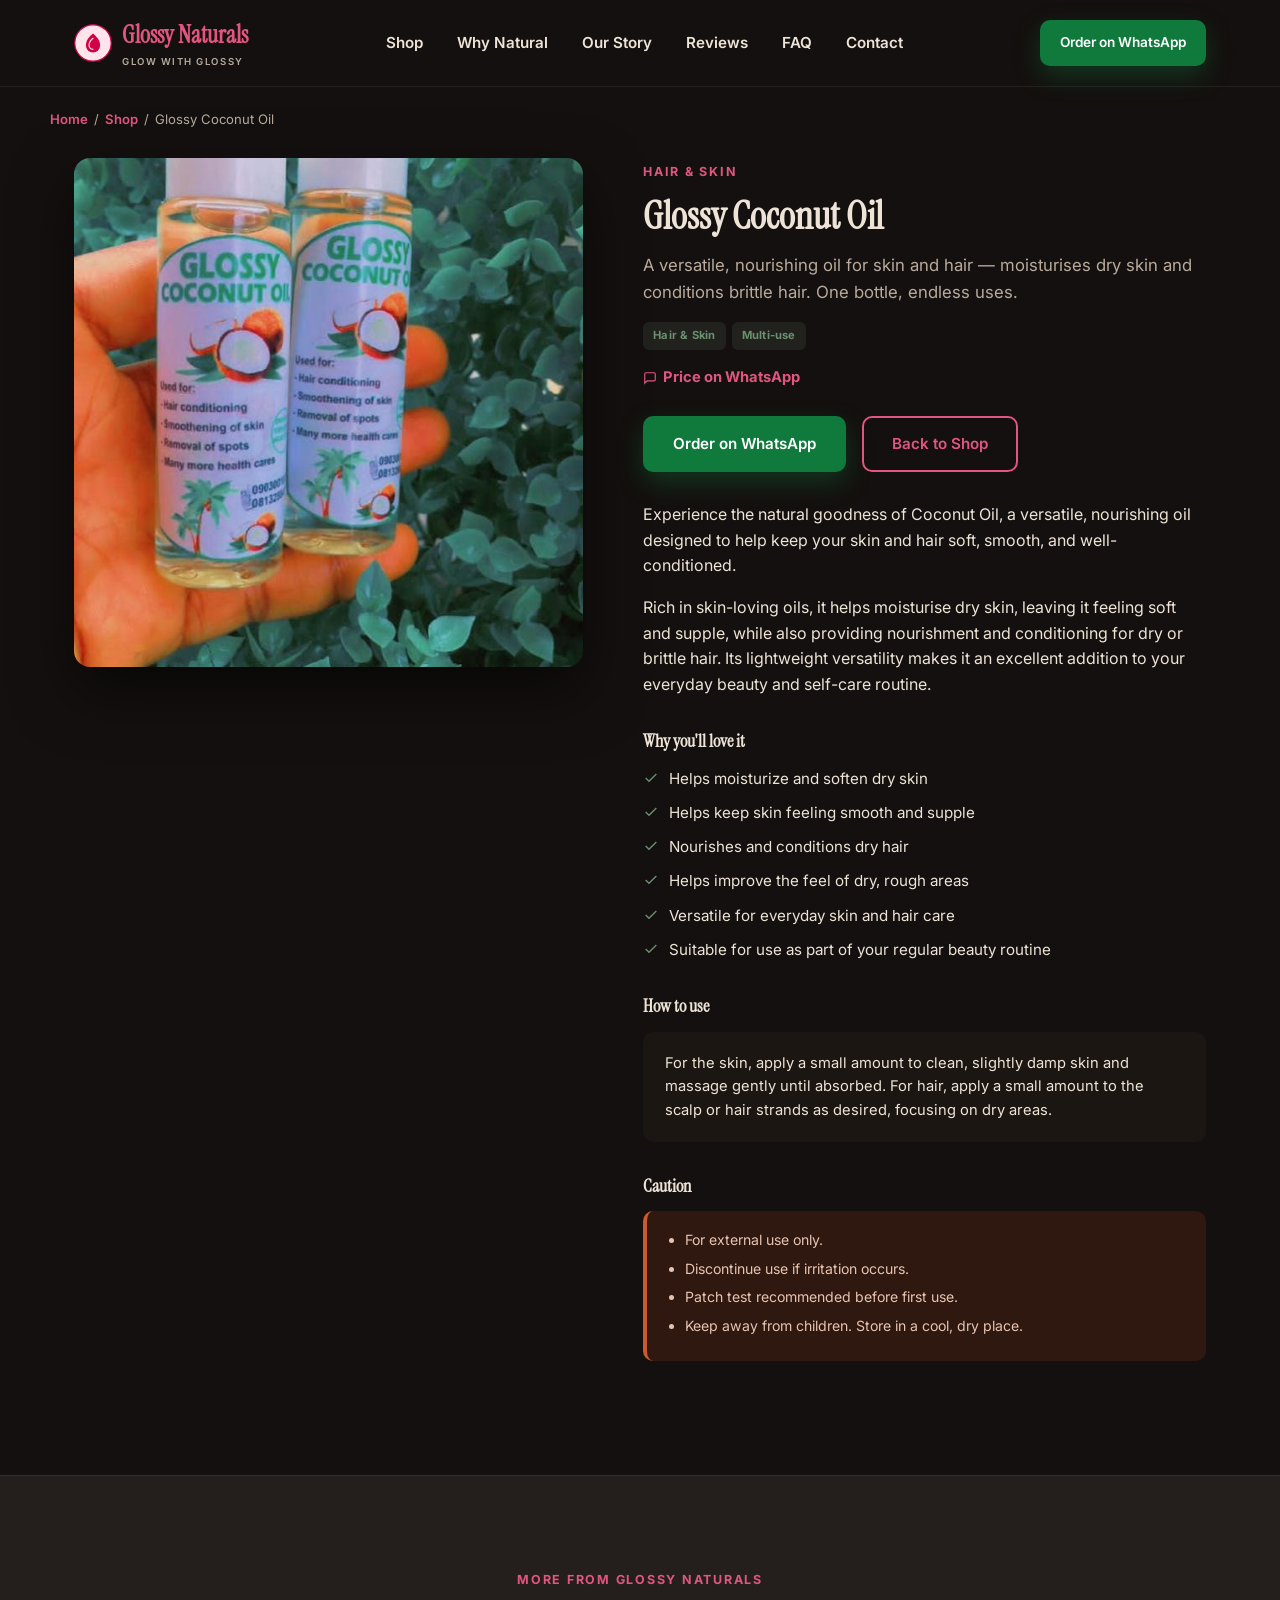
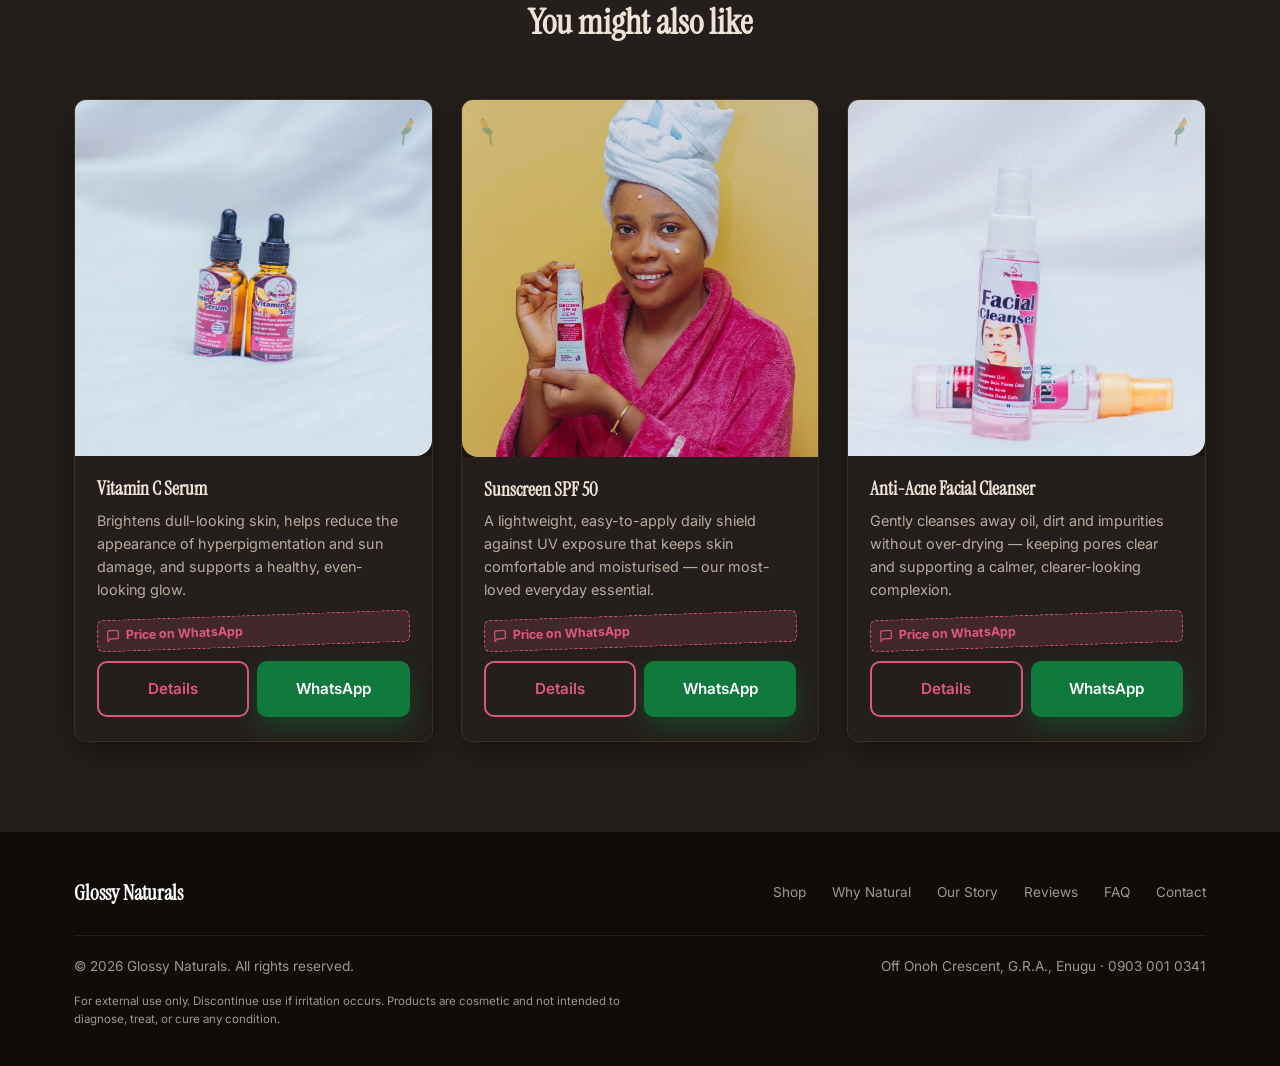
==== commit 883ba9ed: "Use self-hosted Instrument Serif fonts; remove Google Fonts Playfair Display dependency" ====
--- a/coconut-oil.html
+++ b/coconut-oil.html
@@ -33,7 +33,8 @@
 </script>
 <link rel="preconnect" href="https://fonts.googleapis.com">
 <link rel="preconnect" href="https://fonts.gstatic.com" crossorigin>
-<link href="https://fonts.googleapis.com/css2?family=Playfair+Display:ital,wght@0,700;0,900;1,400;1,500;1,700&family=Inter:wght@400;500;600;700&display=swap" rel="stylesheet">
+<link href="https://fonts.googleapis.com/css2?family=Inter:wght@400;500;600;700&display=swap" rel="stylesheet">
+<link rel="stylesheet" href="fonts/fonts.css">
 <link rel="stylesheet" href="css/style.css">
 </head>
 <body>
--- a/fonts/fonts.css
+++ b/fonts/fonts.css
@@ -0,0 +1,18 @@
+
+/* Added 2026-11-03 for the redesign (OFL, self-hosted, latin). */
+@font-face {
+  font-family: 'Instrument Serif';
+  font-style: italic;
+  font-weight: 400;
+  font-display: swap;
+  src: url(instrumentserif-jizHRFtNs2ka5fXjeivQ4LroWlx-6zAjjH7M.woff2) format('woff2');
+  unicode-range: U+0000-00FF, U+0131, U+0152-0153, U+02BB-02BC, U+02C6, U+02DA, U+02DC, U+0304, U+0308, U+0329, U+2000-206F, U+20AC, U+2122, U+2191, U+2193, U+2212, U+2215, U+FEFF, U+FFFD;
+}
+@font-face {
+  font-family: 'Instrument Serif';
+  font-style: normal;
+  font-weight: 400;
+  font-display: swap;
+  src: url(instrumentserif-jizBRFtNs2ka5fXjeivQ4LroWlx-6zUTjg.woff2) format('woff2');
+  unicode-range: U+0000-00FF, U+0131, U+0152-0153, U+02BB-02BC, U+02C6, U+02DA, U+02DC, U+0304, U+0308, U+0329, U+2000-206F, U+20AC, U+2122, U+2191, U+2193, U+2212, U+2215, U+FEFF, U+FFFD;
+}
--- a/css/style.css
+++ b/css/style.css
@@ -26,7 +26,7 @@
     overflow-x:hidden;
   }
   h1,h2,h3,h4{
-    font-family:'Playfair Display', Georgia, serif;
+    font-family:'Instrument Serif', 'Playfair Display', Georgia, serif;
     margin:0 0 .5em;
     line-height:1.15;
   }
@@ -86,7 +86,7 @@
     display:flex;
     align-items:center;
     gap:10px;
-    font-family:'Playfair Display', serif;
+    font-family:'Instrument Serif', 'Playfair Display', serif;
     font-weight:700;
     font-size:1.5rem;
     color:var(--pink);
@@ -342,13 +342,13 @@
     display:flex;align-items:center;justify-content:center;
   }
   .founder-photo .initials{
-    font-family:'Playfair Display',serif;
+    font-family:'Instrument Serif',serif;
     font-size:5rem;
     color:var(--pink);
     opacity:.7;
   }
   .founder-quote{
-    font-family:'Playfair Display',serif;
+    font-family:'Instrument Serif',serif;
     font-size:1.35rem;
     font-style:italic;
     color:var(--ink);
@@ -458,7 +458,7 @@
     display:flex;justify-content:space-between;align-items:center;flex-wrap:wrap;gap:20px;
     padding-bottom:26px;border-bottom:1px solid rgba(255,255,255,0.08);
   }
-  .foot-logo{font-family:'Playfair Display',serif;color:var(--white);font-size:1.3rem;font-weight:700;}
+  .foot-logo{font-family:'Instrument Serif', 'Playfair Display', serif;color:var(--white);font-size:1.3rem;font-weight:700;}
   .foot-links{display:flex;gap:26px;flex-wrap:wrap;}
   .foot-bottom{padding-top:20px;display:flex;justify-content:space-between;flex-wrap:wrap;gap:10px;}
   .disclaimer{font-size:.72rem;max-width:600px;margin-top:14px;}
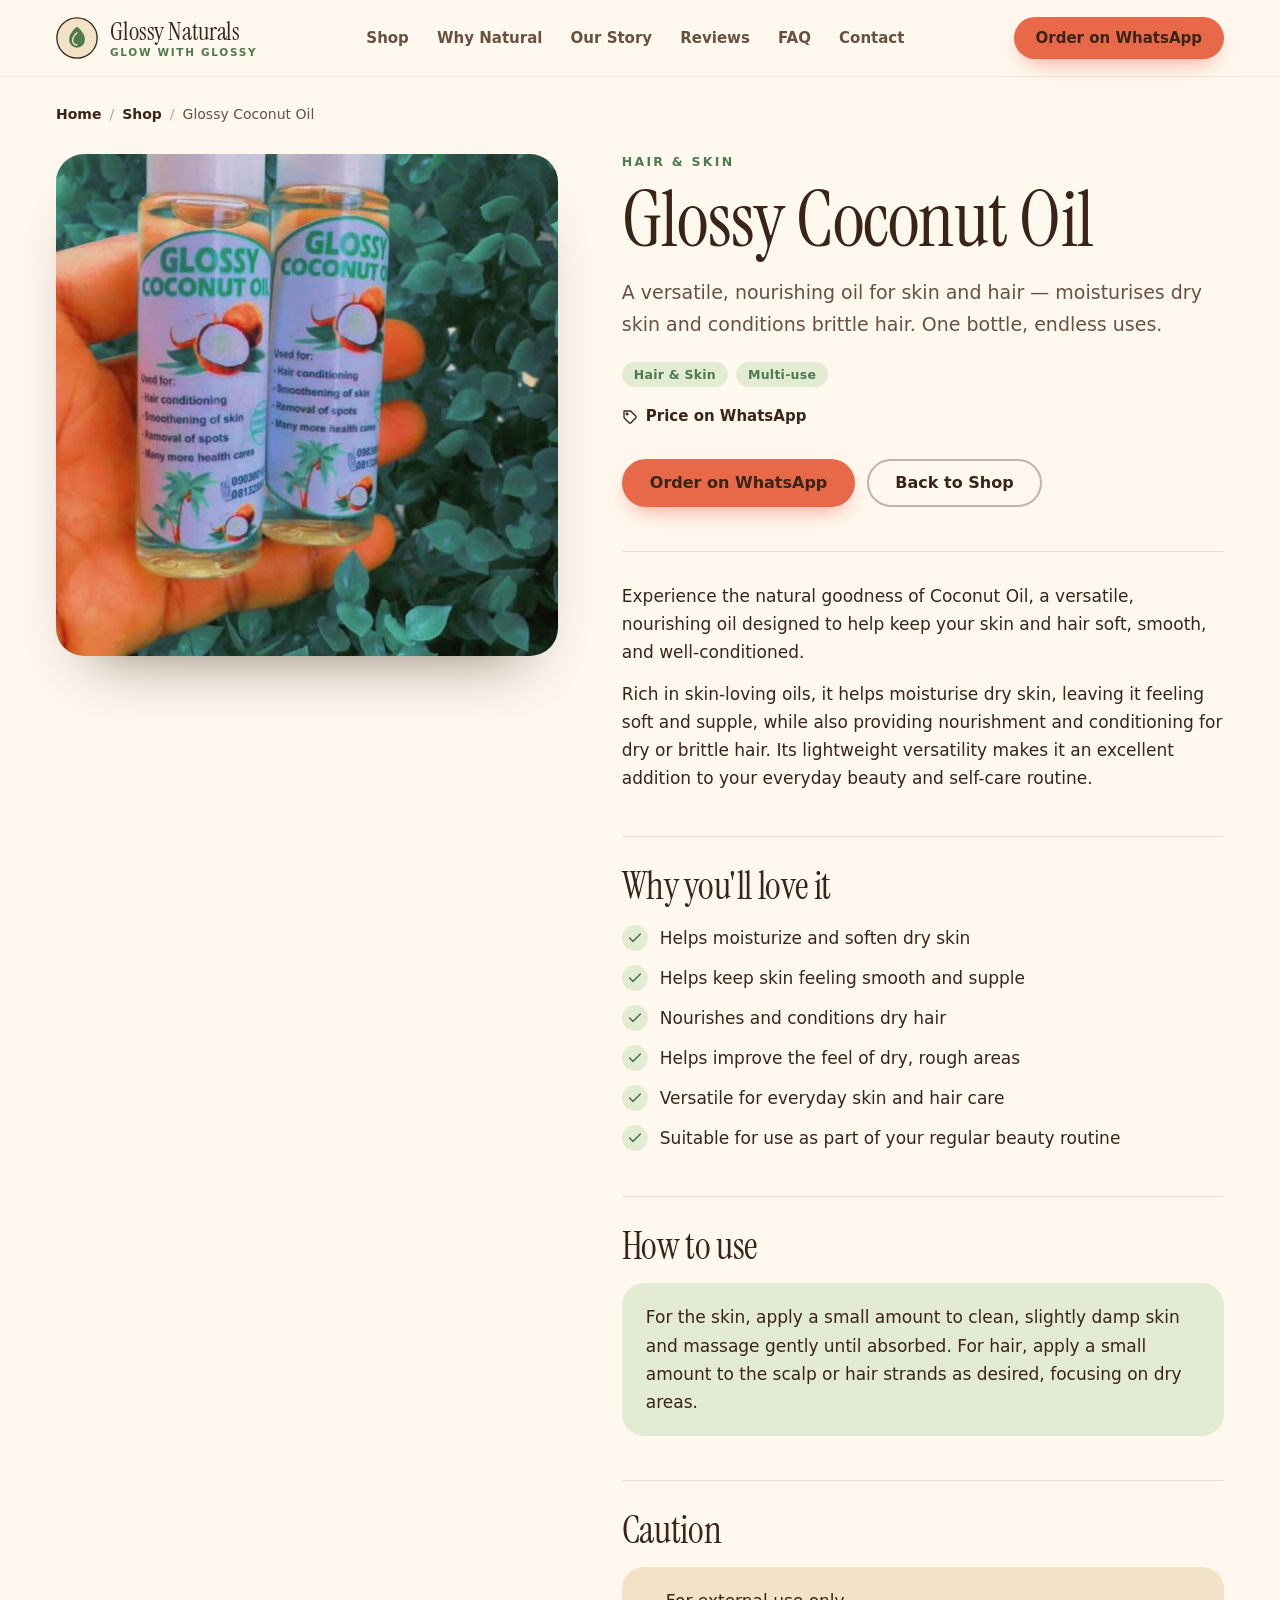
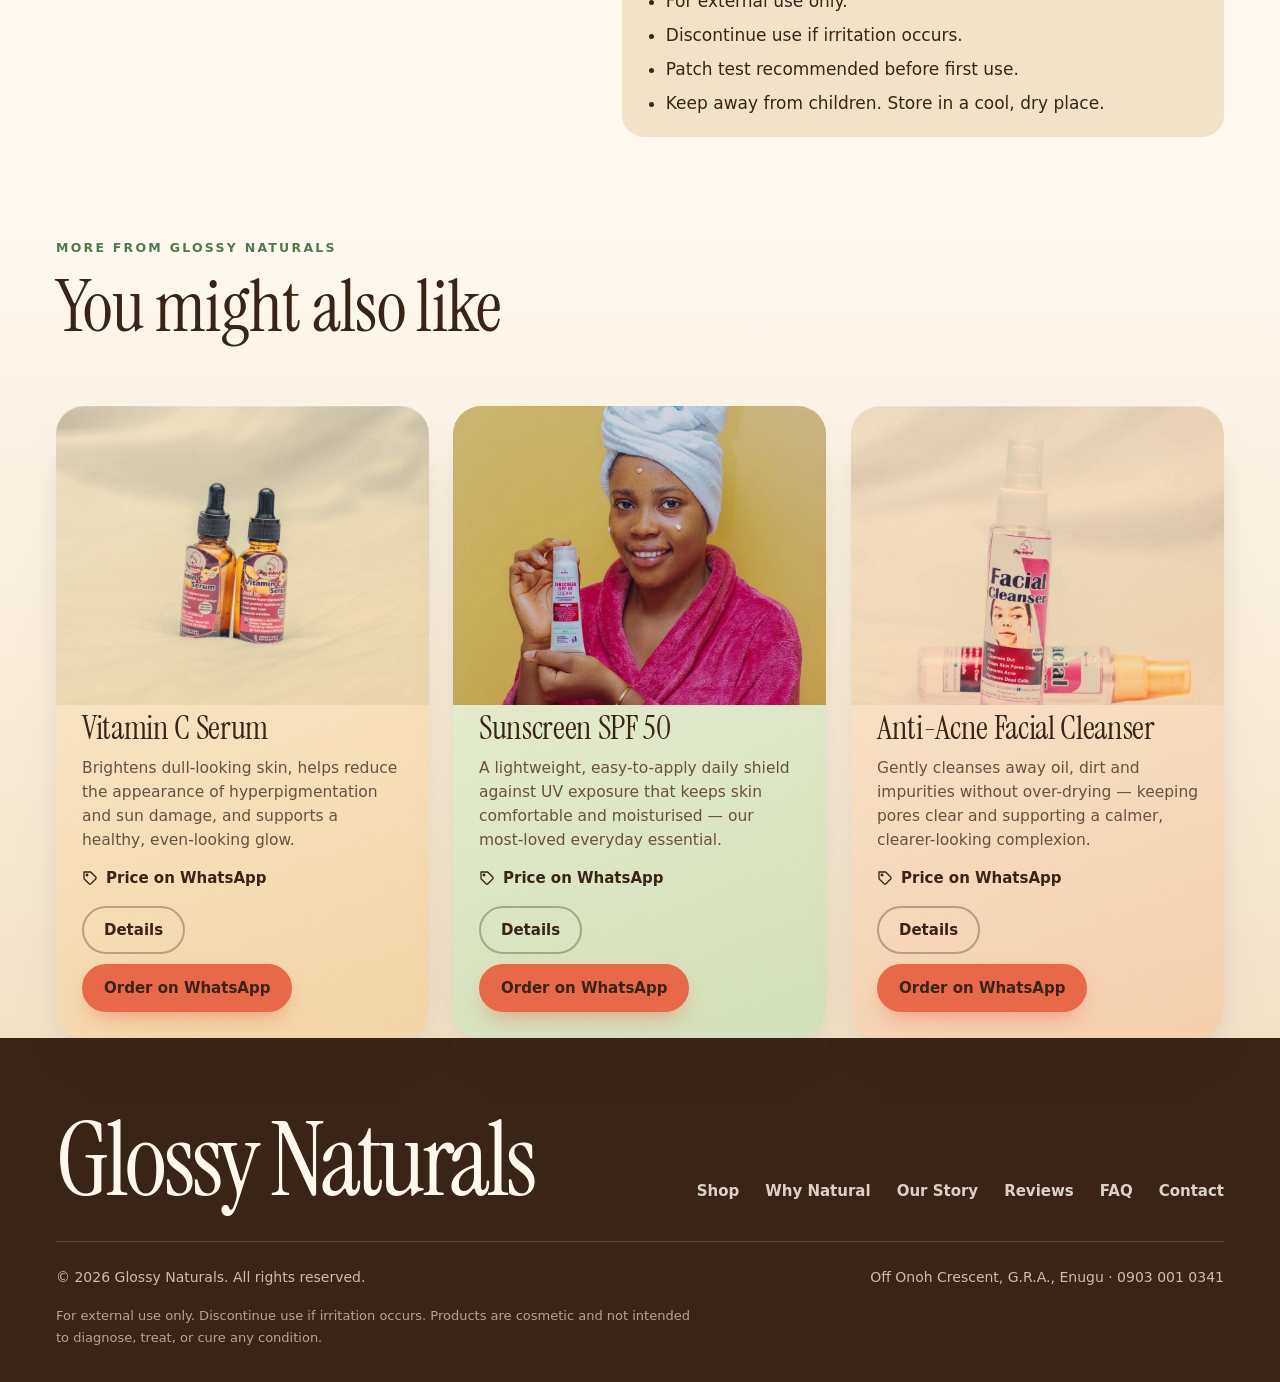
==== commit 57af6181: "Redesign: "Organic product-first" style from the design playbook Light cream/coral theme, jar hero w" ====
--- a/coconut-oil.html
+++ b/coconut-oil.html
@@ -10,7 +10,7 @@
 <link rel="icon" type="image/png" sizes="32x32" href="favicon-32.png">
 <link rel="apple-touch-icon" href="apple-touch-icon.png">
 <link rel="manifest" href="site.webmanifest">
-<meta name="theme-color" content="#d00145">
+<meta name="theme-color" content="#FFF8EF">
 <meta property="og:type" content="website">
 <meta property="og:site_name" content="Glossy Naturals">
 <meta property="og:title" content="Glossy Coconut Oil | Glossy Naturals">
@@ -31,9 +31,7 @@
   "brand": { "@type": "Brand", "name": "Glossy Naturals" }
 }
 </script>
-<link rel="preconnect" href="https://fonts.googleapis.com">
-<link rel="preconnect" href="https://fonts.gstatic.com" crossorigin>
-<link href="https://fonts.googleapis.com/css2?family=Inter:wght@400;500;600;700&display=swap" rel="stylesheet">
+<link rel="stylesheet" href="fonts/fonts.css">
 <link rel="stylesheet" href="fonts/fonts.css">
 <link rel="stylesheet" href="css/style.css">
 </head>
@@ -42,14 +40,14 @@
 <header>
   <div class="nav-wrap">
     <a href="index.html" class="logo">
-      <svg class="mark" viewBox="0 0 48 48" fill="none" xmlns="http://www.w3.org/2000/svg">
-        <circle cx="24" cy="24" r="23" fill="#FFE4EE" stroke="#D00145" stroke-width="1.5"/>
-        <path d="M24 12c-5 4-9 9-9 15a9 9 0 0018 0c0-6-4-11-9-15z" fill="#D00145"/>
-        <path d="M24 18c-2.8 2.4-5 5.4-5 8.6A5 5 0 0024 32" stroke="#FFE4EE" stroke-width="1.4" stroke-linecap="round" fill="none"/>
+      <svg class="mark" viewBox="0 0 48 48" fill="none" xmlns="http://www.w3.org/2000/svg" aria-hidden="true" focusable="false">
+        <circle cx="24" cy="24" r="23" fill="#F1E2C8" stroke="#3A2418" stroke-width="1.5"/>
+        <path d="M24 11c-5 4-9 9-9 15a9 9 0 0018 0c0-6-4-11-9-15z" fill="#4F7A4A"/>
+        <path d="M24 18c-2.8 2.4-5 5.4-5 8.6A5 5 0 0024 32" stroke="#F1E2C8" stroke-width="1.6" stroke-linecap="round" fill="none"/>
       </svg>
-      <span>Glossy Naturals<br><small>Glow With Glossy</small></span>
+      <span>Glossy Naturals<small>Glow With Glossy</small></span>
     </a>
-    <nav class="links">
+    <nav class="links" aria-label="Main">
       <a href="index.html#shop">Shop</a>
       <a href="index.html#ingredients">Why Natural</a>
       <a href="index.html#founder">Our Story</a>
@@ -58,7 +56,7 @@
       <a href="index.html#contact">Contact</a>
     </nav>
     <div class="nav-cta">
-      <a href="https://wa.me/2349030010341?text=Hi%20Glossy%20Naturals%2C%20I%27d%20like%20to%20place%20an%20order" class="btn btn-whatsapp btn-sm" target="_blank" rel="noopener">Order on WhatsApp</a>
+      <a href="https://wa.me/2349030010341?text=Hi%20Glossy%20Naturals%2C%20I%27d%20like%20to%20place%20an%20order" class="btn btn-cta btn-sm" target="_blank" rel="noopener">Order on WhatsApp</a>
       <button class="hamburger" aria-label="Menu" aria-controls="mobileMenu" aria-expanded="false" id="hamburgerBtn">
         <span></span><span></span><span></span>
       </button>
@@ -81,7 +79,7 @@
 
 <section class="pd-hero">
   <div class="container">
-    <div class="pd-image reveal">
+    <div class="pd-image photo reveal">
       <img src="images/coconut-oil.jpg" alt="Glossy Coconut Oil bottles" width="608" height="1080">
     </div>
     <div class="reveal">
@@ -89,10 +87,10 @@
       <h1 class="pd-title">Glossy Coconut Oil</h1>
       <p class="pd-summary">A versatile, nourishing oil for skin and hair — moisturises dry skin and conditions brittle hair. One bottle, endless uses.</p>
       <div class="prod-tags"><span>Hair & Skin</span><span>Multi-use</span></div>
-      <div class="price-tag pd-price"><svg width="14" height="14" viewBox="0 0 24 24" fill="none" stroke="currentColor" stroke-width="2"><path d="M21 15a2 2 0 01-2 2H7l-4 4V5a2 2 0 012-2h14a2 2 0 012 2z"/></svg>Price on WhatsApp</div>
+      <div class="price-tag pd-price"><svg viewBox="0 0 24 24" aria-hidden="true" focusable="false"><path d="M20.6 13.4l-7.2 7.2a2 2 0 01-2.8 0L3 13V3h10l7.6 7.6a2 2 0 010 2.8z"/><circle cx="7.5" cy="7.5" r="1.2"/></svg>Price on WhatsApp</div>
       <div class="pd-ctas">
-        <a href="https://wa.me/2349030010341?text=Hi%2C%20I%27d%20like%20to%20order%20the%20Glossy%20Coconut%20Oil" class="btn btn-whatsapp" target="_blank" rel="noopener">Order on WhatsApp</a>
-        <a href="index.html#shop" class="btn btn-outline">Back to Shop</a>
+        <a href="https://wa.me/2349030010341?text=Hi%2C%20I%27d%20like%20to%20order%20the%20Glossy%20Coconut%20Oil" class="btn btn-cta" target="_blank" rel="noopener">Order on WhatsApp</a>
+        <a href="index.html#shop" class="btn btn-ghost">Back to Shop</a>
       </div>
 
       <div class="pd-block">
@@ -103,12 +101,12 @@
       <div class="pd-block">
         <h2>Why you'll love it</h2>
         <ul class="pd-benefits">
-            <li><svg width="16" height="16" viewBox="0 0 24 24" fill="none" stroke="currentColor" stroke-width="2"><path d="M20 6L9 17l-5-5"/></svg><span>Helps moisturize and soften dry skin</span></li>
-            <li><svg width="16" height="16" viewBox="0 0 24 24" fill="none" stroke="currentColor" stroke-width="2"><path d="M20 6L9 17l-5-5"/></svg><span>Helps keep skin feeling smooth and supple</span></li>
-            <li><svg width="16" height="16" viewBox="0 0 24 24" fill="none" stroke="currentColor" stroke-width="2"><path d="M20 6L9 17l-5-5"/></svg><span>Nourishes and conditions dry hair</span></li>
-            <li><svg width="16" height="16" viewBox="0 0 24 24" fill="none" stroke="currentColor" stroke-width="2"><path d="M20 6L9 17l-5-5"/></svg><span>Helps improve the feel of dry, rough areas</span></li>
-            <li><svg width="16" height="16" viewBox="0 0 24 24" fill="none" stroke="currentColor" stroke-width="2"><path d="M20 6L9 17l-5-5"/></svg><span>Versatile for everyday skin and hair care</span></li>
-            <li><svg width="16" height="16" viewBox="0 0 24 24" fill="none" stroke="currentColor" stroke-width="2"><path d="M20 6L9 17l-5-5"/></svg><span>Suitable for use as part of your regular beauty routine</span></li>
+            <li><svg viewBox="0 0 24 24" aria-hidden="true" focusable="false"><path d="M20 6L9 17l-5-5"/></svg><span>Helps moisturize and soften dry skin</span></li>
+            <li><svg viewBox="0 0 24 24" aria-hidden="true" focusable="false"><path d="M20 6L9 17l-5-5"/></svg><span>Helps keep skin feeling smooth and supple</span></li>
+            <li><svg viewBox="0 0 24 24" aria-hidden="true" focusable="false"><path d="M20 6L9 17l-5-5"/></svg><span>Nourishes and conditions dry hair</span></li>
+            <li><svg viewBox="0 0 24 24" aria-hidden="true" focusable="false"><path d="M20 6L9 17l-5-5"/></svg><span>Helps improve the feel of dry, rough areas</span></li>
+            <li><svg viewBox="0 0 24 24" aria-hidden="true" focusable="false"><path d="M20 6L9 17l-5-5"/></svg><span>Versatile for everyday skin and hair care</span></li>
+            <li><svg viewBox="0 0 24 24" aria-hidden="true" focusable="false"><path d="M20 6L9 17l-5-5"/></svg><span>Suitable for use as part of your regular beauty routine</span></li>
         </ul>
       </div>
 
@@ -139,42 +137,30 @@
       <h2>You might also like</h2>
     </div>
     <div class="related-grid">
-      <div class="prod-card reveal">
-        <div class="prod-img"><svg class="prod-sprig" viewBox="0 0 40 40" fill="none" xmlns="http://www.w3.org/2000/svg" aria-hidden="true" focusable="false"><path d="M20 38C20 28 22 18 30 8" stroke="#5f8c66" stroke-width="2" stroke-linecap="round"/><ellipse cx="24" cy="22" rx="7" ry="3.5" fill="#5f8c66" transform="rotate(-35 24 22)"/><ellipse cx="28" cy="14" rx="6" ry="3" fill="#c89b3c" transform="rotate(-45 28 14)"/></svg><a href="vitamin-c-serum.html"><img src="images/vitamin-c-serum.jpg" alt="Glossy Naturals Vitamin C Serum bottles" width="1080" height="1080"></a></div>
-        <div class="prod-body">
+      <article class="prod-card reveal"><div class="prod-in"><div class="prod-img mult"><a href="vitamin-c-serum.html"><img src="images/vitamin-c-serum.jpg" alt="Glossy Naturals Vitamin C Serum bottles" width="1080" height="1080"></a></div><div class="prod-body">
           <h3><a href="vitamin-c-serum.html">Vitamin C Serum</a></h3>
           <p class="desc">Brightens dull-looking skin, helps reduce the appearance of hyperpigmentation and sun damage, and supports a healthy, even-looking glow.</p>
-          <div class="price-tag"><svg width="14" height="14" viewBox="0 0 24 24" fill="none" stroke="currentColor" stroke-width="2"><path d="M21 15a2 2 0 01-2 2H7l-4 4V5a2 2 0 012-2h14a2 2 0 012 2z"/></svg>Price on WhatsApp</div>
+          <div class="price-tag"><svg viewBox="0 0 24 24" aria-hidden="true" focusable="false"><path d="M20.6 13.4l-7.2 7.2a2 2 0 01-2.8 0L3 13V3h10l7.6 7.6a2 2 0 010 2.8z"/><circle cx="7.5" cy="7.5" r="1.2"/></svg>Price on WhatsApp</div>
           <div class="prod-actions">
-            <a href="vitamin-c-serum.html" class="btn btn-outline">Details</a>
-            <a href="https://wa.me/2349030010341?text=Hi%2C%20I%27d%20like%20to%20order%20the%20Vitamin%20C%20Serum" class="btn btn-whatsapp" target="_blank" rel="noopener">WhatsApp</a>
-          </div>
-        </div>
-      </div>
-      <div class="prod-card reveal">
-        <div class="prod-img"><svg class="prod-sprig" viewBox="0 0 40 40" fill="none" xmlns="http://www.w3.org/2000/svg" aria-hidden="true" focusable="false"><path d="M20 38C20 28 22 18 30 8" stroke="#5f8c66" stroke-width="2" stroke-linecap="round"/><ellipse cx="24" cy="22" rx="7" ry="3.5" fill="#5f8c66" transform="rotate(-35 24 22)"/><ellipse cx="28" cy="14" rx="6" ry="3" fill="#c89b3c" transform="rotate(-45 28 14)"/></svg><a href="sunscreen.html"><img src="images/sunscreen-hero.jpg" alt="Glossy Naturals Sunscreen SPF 50 Cream" width="1070" height="1080"></a></div>
-        <div class="prod-body">
+            <a href="vitamin-c-serum.html" class="btn btn-ghost">Details</a>
+            <a href="https://wa.me/2349030010341?text=Hi%2C%20I%27d%20like%20to%20order%20the%20Vitamin%20C%20Serum" class="btn btn-cta" target="_blank" rel="noopener">Order on WhatsApp</a>
+          </div></div></div></article>
+      <article class="prod-card reveal"><div class="prod-in"><div class="prod-img"><a href="sunscreen.html"><img src="images/sunscreen-hero.jpg" alt="Glossy Naturals Sunscreen SPF 50 Cream" width="1070" height="1080"></a></div><div class="prod-body">
           <h3><a href="sunscreen.html">Sunscreen SPF 50</a></h3>
           <p class="desc">A lightweight, easy-to-apply daily shield against UV exposure that keeps skin comfortable and moisturised — our most-loved everyday essential.</p>
-          <div class="price-tag"><svg width="14" height="14" viewBox="0 0 24 24" fill="none" stroke="currentColor" stroke-width="2"><path d="M21 15a2 2 0 01-2 2H7l-4 4V5a2 2 0 012-2h14a2 2 0 012 2z"/></svg>Price on WhatsApp</div>
+          <div class="price-tag"><svg viewBox="0 0 24 24" aria-hidden="true" focusable="false"><path d="M20.6 13.4l-7.2 7.2a2 2 0 01-2.8 0L3 13V3h10l7.6 7.6a2 2 0 010 2.8z"/><circle cx="7.5" cy="7.5" r="1.2"/></svg>Price on WhatsApp</div>
           <div class="prod-actions">
-            <a href="sunscreen.html" class="btn btn-outline">Details</a>
-            <a href="https://wa.me/2349030010341?text=Hi%2C%20I%27d%20like%20to%20order%20the%20Sunscreen%20SPF%2050" class="btn btn-whatsapp" target="_blank" rel="noopener">WhatsApp</a>
-          </div>
-        </div>
-      </div>
-      <div class="prod-card reveal">
-        <div class="prod-img"><svg class="prod-sprig" viewBox="0 0 40 40" fill="none" xmlns="http://www.w3.org/2000/svg" aria-hidden="true" focusable="false"><path d="M20 38C20 28 22 18 30 8" stroke="#5f8c66" stroke-width="2" stroke-linecap="round"/><ellipse cx="24" cy="22" rx="7" ry="3.5" fill="#5f8c66" transform="rotate(-35 24 22)"/><ellipse cx="28" cy="14" rx="6" ry="3" fill="#c89b3c" transform="rotate(-45 28 14)"/></svg><a href="facial-cleanser.html"><img src="images/facial-cleanser.jpg" alt="Glossy Naturals Facial Cleanser bottles" width="1080" height="1080"></a></div>
-        <div class="prod-body">
+            <a href="sunscreen.html" class="btn btn-ghost">Details</a>
+            <a href="https://wa.me/2349030010341?text=Hi%2C%20I%27d%20like%20to%20order%20the%20Sunscreen%20SPF%2050" class="btn btn-cta" target="_blank" rel="noopener">Order on WhatsApp</a>
+          </div></div></div></article>
+      <article class="prod-card reveal"><div class="prod-in"><div class="prod-img mult"><a href="facial-cleanser.html"><img src="images/facial-cleanser.jpg" alt="Glossy Naturals Facial Cleanser bottles" width="1080" height="1080"></a></div><div class="prod-body">
           <h3><a href="facial-cleanser.html">Anti-Acne Facial Cleanser</a></h3>
           <p class="desc">Gently cleanses away oil, dirt and impurities without over-drying — keeping pores clear and supporting a calmer, clearer-looking complexion.</p>
-          <div class="price-tag"><svg width="14" height="14" viewBox="0 0 24 24" fill="none" stroke="currentColor" stroke-width="2"><path d="M21 15a2 2 0 01-2 2H7l-4 4V5a2 2 0 012-2h14a2 2 0 012 2z"/></svg>Price on WhatsApp</div>
+          <div class="price-tag"><svg viewBox="0 0 24 24" aria-hidden="true" focusable="false"><path d="M20.6 13.4l-7.2 7.2a2 2 0 01-2.8 0L3 13V3h10l7.6 7.6a2 2 0 010 2.8z"/><circle cx="7.5" cy="7.5" r="1.2"/></svg>Price on WhatsApp</div>
           <div class="prod-actions">
-            <a href="facial-cleanser.html" class="btn btn-outline">Details</a>
-            <a href="https://wa.me/2349030010341?text=Hi%2C%20I%27d%20like%20to%20order%20the%20Anti-Acne%20Facial%20Cleanser" class="btn btn-whatsapp" target="_blank" rel="noopener">WhatsApp</a>
-          </div>
-        </div>
-      </div>
+            <a href="facial-cleanser.html" class="btn btn-ghost">Details</a>
+            <a href="https://wa.me/2349030010341?text=Hi%2C%20I%27d%20like%20to%20order%20the%20Anti-Acne%20Facial%20Cleanser" class="btn btn-cta" target="_blank" rel="noopener">Order on WhatsApp</a>
+          </div></div></div></article>
     </div>
   </div>
 </section>
@@ -194,16 +180,16 @@
       </div>
     </div>
     <div class="foot-bottom">
-      <span>© <span id="year"></span> Glossy Naturals. All rights reserved.</span>
-      <span>Off Onoh Crescent, G.R.A., Enugu · 0903 001 0341</span>
+      <span>&copy; <span id="year"></span> Glossy Naturals. All rights reserved.</span>
+      <span>Off Onoh Crescent, G.R.A., Enugu &middot; 0903 001 0341</span>
     </div>
     <p class="disclaimer">For external use only. Discontinue use if irritation occurs. Products are cosmetic and not intended to diagnose, treat, or cure any condition.</p>
   </div>
 </footer>
 
 <div class="sticky-cta">
-  <a href="https://wa.me/2349030010341?text=Hi%20Glossy%20Naturals%2C%20I%27d%20like%20to%20place%20an%20order" class="btn btn-whatsapp" target="_blank" rel="noopener">WhatsApp</a>
-  <a href="tel:+2349030010341" class="btn btn-primary">Call</a>
+  <a href="https://wa.me/2349030010341?text=Hi%20Glossy%20Naturals%2C%20I%27d%20like%20to%20place%20an%20order" class="btn btn-cta" target="_blank" rel="noopener">Order on WhatsApp</a>
+  <a href="tel:+2349030010341" class="btn btn-ghost" aria-label="Call Glossy Naturals">Call</a>
 </div>
 
 <script src="js/script.js"></script>
--- a/css/style.css
+++ b/css/style.css
@@ -1,570 +1,377 @@
-  :root{
-    --pink: #e0567e;
-    --pink-fill: #7a1030;
-    --pink-dark: #5c0c24;
-    --pink-light: rgba(224,86,126,.16);
-    --gold: #a9812f;
-    --cream: #14100f;
-    --cream-2: #1c1613;
-    --surface: #241f1c;
-    --sage: #6b8f70;
-    --ink: #ede3d6;
-    --ink-soft: #b8ab9d;
-    --white: #ffffff;
-    --radius: 12px;
-    --shadow: 0 10px 30px rgba(0,0,0,.4);
-    --shadow-lg: 0 24px 60px rgba(0,0,0,.55);
-  }
-  *{box-sizing:border-box;}
-  html{scroll-behavior:smooth;}
-  body{
-    margin:0;
-    font-family:'Inter', 'Segoe UI', system-ui, -apple-system, sans-serif;
-    color:var(--ink);
-    background:var(--cream);
-    line-height:1.6;
-    overflow-x:hidden;
-  }
-  h1,h2,h3,h4{
-    font-family:'Instrument Serif', 'Playfair Display', Georgia, serif;
-    margin:0 0 .5em;
-    line-height:1.15;
-  }
-  p{margin:0 0 1em;}
-  a{color:inherit;text-decoration:none;}
-  img{max-width:100%;display:block;}
-  ul{margin:0;padding:0;list-style:none;}
-  .container{max-width:1180px;margin:0 auto;padding:0 24px;}
-  section{padding:90px 0;}
-  .eyebrow{
-    display:inline-block;
-    font-size:.78rem;
-    letter-spacing:.14em;
-    text-transform:uppercase;
-    color:var(--pink);
-    font-weight:700;
-    margin-bottom:12px;
-  }
-  .btn{
-    display:inline-flex;
-    align-items:center;
-    gap:8px;
-    padding:14px 28px;
-    border-radius:10px;
-    font-weight:600;
-    font-size:.95rem;
-    cursor:pointer;
-    border:2px solid transparent;
-    transition:transform .2s ease, box-shadow .2s ease, background .2s ease, color .2s ease;
-  }
-  .btn:hover{transform:translateY(-2px);}
-  .btn-primary{background:var(--pink-fill);color:var(--white);box-shadow:0 10px 24px rgba(122,16,48,.4);}
-  .btn-primary:hover{background:var(--pink-dark);}
-  .btn-outline{border-color:var(--pink);color:var(--pink);background:transparent;}
-  .btn-outline:hover{background:var(--pink-fill);color:var(--white);}
-  .btn-whatsapp{background:#107A3D;color:#fff;box-shadow:0 10px 24px rgba(16,122,61,.35);}
-  .btn-whatsapp:hover{background:#0B5C2D;}
-  .btn-sm{padding:10px 18px;font-size:.85rem;}
-
-  /* ============ HEADER ============ */
-  header{
-    position:sticky;
-    top:0;
-    z-index:1000;
-    background:var(--cream);
-    border-bottom:1px solid rgba(237,227,214,0.08);
-  }
-  .nav-wrap{
-    display:flex;
-    align-items:center;
-    justify-content:space-between;
-    padding:16px 24px;
-    max-width:1180px;
-    margin:0 auto;
-  }
-  .logo{
-    display:flex;
-    align-items:center;
-    gap:10px;
-    font-family:'Instrument Serif', 'Playfair Display', serif;
-    font-weight:700;
-    font-size:1.5rem;
-    color:var(--pink);
-  }
-  .logo .mark{
-    width:38px;height:38px;flex:none;
-  }
-  .logo small{
-    display:block;
-    font-family:'Inter', sans-serif;
-    font-size:.6rem;
-    letter-spacing:.16em;
-    text-transform:uppercase;
-    color:var(--ink-soft);
-    font-weight:600;
-  }
-  nav.links{display:flex;gap:34px;}
-  nav.links a{
-    font-size:.95rem;
-    font-weight:600;
-    color:var(--ink);
-    position:relative;
-    padding:4px 0;
-  }
-  nav.links a::after{
-    content:"";
-    position:absolute;left:0;bottom:-2px;
-    width:0;height:2px;background:var(--pink);
-    transition:width .25s ease;
-  }
-  nav.links a:hover::after{width:100%;}
-  .nav-cta{display:flex;align-items:center;gap:14px;}
-  .hamburger{
-    display:none;
-    flex-direction:column;
-    gap:5px;
-    cursor:pointer;
-    background:none;border:none;padding:6px;
-  }
-  .hamburger span{width:26px;height:2px;background:var(--ink);border-radius:2px;transition:.3s;}
-  .mobile-menu{
-    display:none;
-    flex-direction:column;
-    background:var(--surface);
-    border-top:1px solid rgba(237,227,214,0.1);
-    padding:10px 24px 22px;
-  }
-  .mobile-menu a{
-    padding:14px 0;
-    border-bottom:1px solid rgba(237,227,214,0.08);
-    font-weight:600;
-  }
-  .mobile-menu.open{display:flex;}
-
-  /* ============ HERO ============ */
-  .hero{
-    position:relative;
-    overflow:hidden;
-    min-height:640px;
-    display:flex;
-    align-items:center;
-    text-align:center;
-  }
-  .hero-bg{position:absolute;inset:0;z-index:0;}
-  .hero-bg img{width:100%;height:100%;object-fit:cover;filter:grayscale(.2) brightness(.55);}
-  .hero-bg::after{content:"";position:absolute;inset:0;background:linear-gradient(180deg, rgba(20,16,15,.35) 0%, rgba(20,16,15,.95) 100%);}
-  .hero .container{position:relative;z-index:1;max-width:680px;margin:0 auto;padding:110px 24px;}
-  .botanical{position:absolute;pointer-events:none;}
-  .botanical.top-left{top:-30px;left:-40px;width:260px;opacity:.35;}
-  .botanical.bottom-right{bottom:-10px;right:6%;width:180px;opacity:.3;transform:rotate(8deg);}
-  .hero h1{font-size:3.4rem;color:var(--ink);line-height:1.1;}
-  .hero h1 .accent{display:block;color:var(--pink);font-style:italic;font-weight:700;margin-top:.05em;}
-  .hero p.lead{font-size:1.05rem;color:var(--ink-soft);max-width:480px;margin:0 auto;}
-  .hero-ctas{display:flex;gap:16px;margin-top:30px;flex-wrap:wrap;justify-content:center;}
-  .hero-trust{
-    display:flex;gap:26px;margin-top:40px;flex-wrap:wrap;justify-content:center;
-  }
-  .hero-trust div{font-size:.85rem;color:var(--ink-soft);display:flex;align-items:center;gap:8px;font-weight:500;}
-  .hero-trust div svg{flex:none;color:var(--sage);}
-
-  /* ============ TRUST BAR ============ */
-  .trust-bar{background:var(--surface);padding:50px 0;border-bottom:1px solid rgba(237,227,214,0.08);}
-  .trust-grid{
-    display:grid;
-    grid-template-columns:repeat(4,1fr);
-    gap:22px;
-  }
-  .trust-card{
-    display:flex;
-    align-items:center;
-    gap:14px;
-    padding:18px 16px;
-    border-radius:10px;
-    background:var(--cream-2);
-  }
-  .trust-card .ic{
-    width:44px;height:44px;border-radius:50%;
-    background:var(--pink-light);color:var(--pink);
-    display:flex;align-items:center;justify-content:center;flex:none;
-  }
-  .trust-card strong{display:block;font-size:.88rem;}
-  .trust-card span{font-size:.76rem;color:var(--ink-soft);}
-
-  /* ============ SHOP FILTERS ============ */
-  .shop-filters{
-    display:flex;
-    justify-content:center;
-    gap:10px;
-    flex-wrap:wrap;
-    margin-bottom:44px;
-  }
-  .filter-btn{
-    padding:9px 20px;
-    border-radius:10px;
-    border:1.5px solid rgba(237,227,214,0.2);
-    background:var(--surface);
-    color:var(--ink-soft);
-    font-size:.85rem;
-    font-weight:600;
-    cursor:pointer;
-    transition:all .2s ease;
-  }
-  .filter-btn:hover{border-color:var(--pink);color:var(--pink);}
-  .filter-btn.active{background:var(--pink-fill);border-color:var(--pink-fill);color:var(--white);}
-  .prod-card.filtered-out{display:none;}
-
-  /* ============ PRICE TAG ============ */
-  .price-tag{
-    display:inline-flex;
-    align-items:center;
-    gap:6px;
-    font-size:.78rem;
-    font-weight:700;
-    color:var(--pink);
-    margin-bottom:14px;
-    background:var(--pink-light);
-    padding:5px 12px 5px 8px;
-    border-radius:6px;
-    border:1.5px dashed var(--pink);
-    transform:rotate(-2deg);
-  }
-  .price-tag svg{flex:none;}
-  .pd-price{font-size:.92rem;margin:0 0 4px;background:none;border:none;padding:0;transform:none;}
-
-  /* ============ BROADCAST CTA ============ */
-  .broadcast{
-    background:linear-gradient(135deg, var(--pink-fill) 0%, var(--pink-dark) 100%);
-    padding:64px 0;
-    position:relative;
-    overflow:hidden;
-  }
-  .broadcast .container{
-    display:flex;
-    align-items:center;
-    justify-content:space-between;
-    gap:30px;
-    flex-wrap:wrap;
-    text-align:left;
-  }
-  .broadcast h2{color:var(--white);font-size:1.7rem;margin-bottom:6px;}
-  .broadcast p{color:rgba(255,255,255,0.85);margin:0;max-width:460px;}
-  .broadcast .btn{background:var(--white);color:var(--pink-dark);flex:none;}
-  .broadcast .btn:hover{background:var(--ink);}
-
-  /* ============ REVEAL ============ */
-  .reveal{opacity:0;transform:translateY(24px);transition:opacity .4s ease, transform .4s ease;}
-  .reveal.in{opacity:1;transform:translateY(0);}
-
-  /* ============ SECTION HEAD ============ */
-  .section-head{text-align:center;max-width:640px;margin:0 auto 56px;}
-  .section-head h2{font-size:2.2rem;}
-  .section-head p{color:var(--ink-soft);}
-
-  /* ============ INGREDIENTS STRIP ============ */
-  .ingredients{background:var(--surface);}
-  .ing-grid{
-    display:grid;
-    grid-template-columns:repeat(5,1fr);
-    gap:22px;
-  }
-  .ing-card{
-    text-align:center;
-    padding:26px 14px;
-    border-radius:10px;
-    background:var(--cream-2);
-    transition:transform .25s ease, box-shadow .25s ease;
-  }
-  .ing-card:hover{transform:translateY(-6px);box-shadow:var(--shadow);}
-  .ing-card .emoji{font-size:2rem;margin-bottom:10px;}
-  .ing-card h3{font-size:.95rem;margin-bottom:4px;}
-  .ing-card p{font-size:.8rem;color:var(--ink-soft);margin:0;}
-
-  /* ============ PRODUCTS ============ */
-  .products{background:var(--cream);position:relative;overflow:hidden;}
-  .prod-grid{
-    display:grid;
-    grid-template-columns:repeat(3,1fr);
-    gap:32px;
-    position:relative;
-  }
-  /* Centre a lone card left over in the final row */
-  .prod-card{
-    background:var(--cream-2);
-    border:1px solid rgba(169,129,47,0.25);
-    border-radius:var(--radius);
-    overflow:hidden;
-    box-shadow:var(--shadow);
-    display:flex;
-    flex-direction:column;
-    transition:transform .3s ease, box-shadow .3s ease;
-  }
-  .prod-card:hover{transform:translateY(-8px) rotate(-.5deg);box-shadow:var(--shadow-lg);}
-  .prod-img{aspect-ratio:1/1;overflow:hidden;background:#2a231f;position:relative;}
-  .prod-img img{width:100%;height:100%;object-fit:cover;transition:transform .4s ease;}
-  .prod-card:hover .prod-img img{transform:scale(1.06);}
-  .prod-card:nth-child(odd) .prod-img{border-radius:0 0 16px 0;}
-  .prod-card:nth-child(even) .prod-img{border-radius:0 0 0 16px;}
-  .prod-sprig{position:absolute;top:12px;right:12px;width:34px;height:34px;opacity:.55;pointer-events:none;}
-  .prod-card:nth-child(even) .prod-sprig{left:12px;right:auto;transform:scaleX(-1);}
-  .prod-body{background:var(--surface);padding:22px 22px 24px;display:flex;flex-direction:column;flex:1;}
-  .prod-body h3{font-size:1.2rem;margin-bottom:8px;}
-  .prod-body p.desc{font-size:.9rem;color:var(--ink-soft);margin-bottom:14px;}
-  .prod-tags{display:flex;flex-wrap:wrap;gap:6px;margin-bottom:16px;}
-  .prod-tags span{
-    font-size:.7rem;
-    font-weight:700;
-    letter-spacing:.02em;
-    color:var(--sage);
-    background:rgba(107,143,112,0.15);
-    padding:5px 10px;
-    border-radius:6px;
-  }
-  .prod-img a{display:block;height:100%;}
-  .prod-body h3 a{color:inherit;}
-  .prod-body h3 a:hover{color:var(--pink);}
-  .prod-actions{display:flex;gap:8px;margin-top:auto;}
-  .prod-actions .btn{flex:1;justify-content:center;padding-left:14px;padding-right:14px;}
-
-  /* ============ FOUNDER ============ */
-  .founder{background:var(--surface);position:relative;overflow:hidden;}
-  .founder .container{
-    display:grid;
-    grid-template-columns:.85fr 1.15fr;
-    gap:60px;
-    align-items:center;
-  }
-  .founder-photo{
-    border-radius:14px;
-    overflow:hidden;
-    box-shadow:var(--shadow-lg);
-    aspect-ratio:1/1;
-    background:linear-gradient(135deg,var(--pink-light),var(--cream-2));
-    display:flex;align-items:center;justify-content:center;
-  }
-  .founder-photo .initials{
-    font-family:'Instrument Serif',serif;
-    font-size:5rem;
-    color:var(--pink);
-    opacity:.7;
-  }
-  .founder-quote{
-    font-family:'Instrument Serif',serif;
-    font-size:1.35rem;
-    font-style:italic;
-    color:var(--ink);
-    border-left:4px solid var(--pink);
-    padding-left:22px;
-    margin:18px 0 20px;
-  }
-  .founder-name{font-weight:700;font-size:1.05rem;}
-  .founder-role{color:var(--ink-soft);font-size:.85rem;}
-
-  /* ============ REVIEWS ============ */
-  .reviews{background:var(--cream-2);position:relative;overflow:hidden;}
-  .rev-grid{
-    display:grid;
-    grid-template-columns:repeat(3,1fr);
-    gap:26px;
-  }
-  .rev-card{
-    background:var(--surface);
-    border-radius:10px;
-    padding:28px;
-    box-shadow:var(--shadow);
-  }
-  .stars{color:var(--gold);letter-spacing:2px;margin-bottom:12px;font-size:.95rem;}
-  .rev-card p{font-size:.92rem;color:var(--ink);margin-bottom:16px;}
-  .rev-who{display:flex;align-items:center;gap:10px;}
-  .rev-avatar{
-    width:38px;height:38px;border-radius:50%;
-    background:var(--pink-light);color:var(--pink);
-    display:flex;align-items:center;justify-content:center;
-    font-weight:700;font-size:.85rem;flex:none;
-  }
-  .rev-name{font-weight:700;font-size:.85rem;}
-  .rev-loc{font-size:.75rem;color:var(--ink-soft);}
-  .reviews-note{
-    text-align:center;
-    font-size:.75rem;
-    color:var(--ink-soft);
-    margin-top:26px;
-  }
-
-  /* ============ FAQ ============ */
-  .faq{background:var(--surface);position:relative;overflow:hidden;}
-  .faq-list{max-width:760px;margin:0 auto;}
-  .faq-item{
-    border-bottom:1px solid rgba(237,227,214,0.12);
-  }
-  .faq-q{
-    display:flex;
-    justify-content:space-between;
-    align-items:center;
-    padding:22px 4px;
-    cursor:pointer;
-    font-weight:700;
-    font-size:1.02rem;
-  }
-  .faq-q .plus{
-    font-size:1.4rem;
-    color:var(--pink);
-    transition:transform .25s ease;
-    flex:none;
-    margin-left:16px;
-  }
-  .faq-item.open .plus{transform:rotate(45deg);}
-  .faq-a{
-    max-height:0;
-    overflow:hidden;
-    transition:max-height .3s ease;
-    font-size:.92rem;
-    color:var(--ink-soft);
-  }
-  .faq-a-inner{padding:0 4px 22px;}
-  .faq-item.open .faq-a{max-height:220px;}
-
-  /* ============ CONTACT / MAP ============ */
-  .contact{background:var(--cream-2);color:var(--ink);position:relative;overflow:hidden;}
-  .contact .section-head p{color:rgba(237,227,214,0.7);}
-  .contact .section-head .eyebrow{color:var(--gold);}
-  .contact-grid{
-    display:grid;
-    grid-template-columns:1fr 1fr;
-    gap:40px;
-    align-items:stretch;
-  }
-  .contact-info{display:flex;flex-direction:column;gap:22px;}
-  .info-row{display:flex;gap:16px;align-items:flex-start;}
-  .info-row .ic{
-    width:42px;height:42px;border-radius:50%;
-    background:rgba(255,255,255,0.08);
-    display:flex;align-items:center;justify-content:center;
-    flex:none;color:var(--gold);
-  }
-  .info-row h3{margin:0 0 4px;font-size:1rem;color:var(--ink);}
-  .info-row p{margin:0;color:rgba(237,227,214,0.7);font-size:.92rem;}
-  .contact-ctas{display:flex;gap:14px;margin-top:8px;flex-wrap:wrap;}
-  .map-wrap{
-    border-radius:var(--radius);
-    overflow:hidden;
-    box-shadow:var(--shadow-lg);
-    min-height:340px;
-  }
-  .map-wrap iframe{width:100%;height:100%;min-height:340px;border:0;filter:invert(92%) hue-rotate(180deg) brightness(0.9) contrast(0.9);}
-
-  /* ============ FOOTER ============ */
-  footer{background:#0f0c0a;color:rgba(237,227,214,0.65);padding:44px 0 26px;font-size:.85rem;}
-  .foot-top{
-    display:flex;justify-content:space-between;align-items:center;flex-wrap:wrap;gap:20px;
-    padding-bottom:26px;border-bottom:1px solid rgba(255,255,255,0.08);
-  }
-  .foot-logo{font-family:'Instrument Serif', 'Playfair Display', serif;color:var(--white);font-size:1.3rem;font-weight:700;}
-  .foot-links{display:flex;gap:26px;flex-wrap:wrap;}
-  .foot-bottom{padding-top:20px;display:flex;justify-content:space-between;flex-wrap:wrap;gap:10px;}
-  .disclaimer{font-size:.72rem;max-width:600px;margin-top:14px;}
-
-  /* ============ STICKY MOBILE CTA ============ */
-  .sticky-cta{
-    display:none;
-    position:fixed;
-    bottom:0;left:0;right:0;
-    z-index:999;
-    background:var(--surface);
-    box-shadow:0 -8px 24px rgba(0,0,0,0.4);
-    padding:12px 16px;
-    gap:10px;
-  }
-  .sticky-cta .btn{flex:1;justify-content:center;}
-
-  /* ============ PRODUCT DETAIL PAGE ============ */
-  .breadcrumb{
-    padding:22px 0 0;
-    font-size:.82rem;
-    color:var(--ink-soft);
-  }
-  .breadcrumb a{color:var(--pink);font-weight:600;}
-  .breadcrumb span{margin:0 6px;}
-
-  .pd-hero{padding:28px 0 80px;}
-  .pd-hero .container{
-    display:grid;
-    grid-template-columns:.95fr 1.05fr;
-    gap:60px;
-    align-items:flex-start;
-  }
-  .pd-image{
-    border-radius:16px;
-    overflow:hidden;
-    box-shadow:var(--shadow-lg);
-    aspect-ratio:1/1;
-    position:sticky;
-    top:110px;
-  }
-  .pd-image img{width:100%;height:100%;object-fit:cover;}
-  .pd-title{font-size:2.4rem;margin-bottom:14px;}
-  .pd-summary{font-size:1.05rem;color:var(--ink-soft);}
-  .pd-ctas{display:flex;gap:16px;flex-wrap:wrap;margin:22px 0 30px;}
-  .pd-block{margin-bottom:34px;}
-  .pd-block h2{font-size:1.15rem;margin-bottom:14px;}
-  .pd-benefits li{
-    display:flex;gap:10px;align-items:flex-start;
-    font-size:.95rem;margin-bottom:10px;color:var(--ink);
-  }
-  .pd-benefits li svg{flex:none;margin-top:3px;color:var(--sage);}
-  .pd-howto{
-    background:var(--cream-2);
-    border-radius:10px;
-    padding:20px 22px;
-    font-size:.92rem;
-    color:var(--ink);
-  }
-  .pd-caution{
-    background:#2e1810;
-    border-left:4px solid #c85a2e;
-    border-radius:10px;
-    padding:18px 20px;
-    font-size:.88rem;
-    color:#e8c4b0;
-  }
-  .pd-caution li{margin-bottom:6px;}
-  .pd-caution ul{padding-left:18px;list-style:disc;}
-
-  .related{background:var(--surface);border-top:1px solid rgba(237,227,214,0.08);}
-  .related-grid{
-    display:grid;
-    grid-template-columns:repeat(3,1fr);
-    gap:28px;
-  }
-
-  /* ============ RESPONSIVE ============ */
-  @media (max-width:980px){
-    .trust-grid{grid-template-columns:repeat(2,1fr);}
-    .ing-grid{grid-template-columns:repeat(3,1fr);}
-    .prod-grid{grid-template-columns:repeat(2,1fr);}
-    .founder .container{grid-template-columns:1fr;}
-    .founder-photo{max-width:320px;margin:0 auto;}
-    .rev-grid{grid-template-columns:1fr;}
-    .contact-grid{grid-template-columns:1fr;}
-    .pd-hero .container{grid-template-columns:1fr;}
-    .pd-image{position:static;max-width:420px;margin:0 auto;}
-    .related-grid{grid-template-columns:repeat(2,1fr);}
-  }
-  @media (max-width:720px){
-    nav.links{display:none;}
-    .hamburger{display:flex;}
-    .nav-cta .btn{display:none;}
-    .logo{font-size:1.15rem;gap:8px;}
-    .logo .mark{width:32px;height:32px;}
-    section{padding:64px 0;}
-    .hero h1{font-size:2.2rem;}
-    .trust-grid{grid-template-columns:1fr;}
-    .ing-grid{grid-template-columns:repeat(2,1fr);}
-    .prod-grid{grid-template-columns:1fr;}
-    .broadcast .container{flex-direction:column;text-align:center;}
-    .broadcast .btn{width:100%;justify-content:center;}
-    .sticky-cta{display:flex;}
-    body{padding-bottom:76px;}
-    .foot-top,.foot-bottom{flex-direction:column;align-items:flex-start;}
-    .pd-title{font-size:1.8rem;}
-    .related-grid{grid-template-columns:1fr;}
-  }
+/* Glossy Naturals: "Organic product-first" (light). Tokens per DESIGN spec.
+   Coral is the ONLY CTA colour and is used for nothing else. */
+:root{
+  --cream:#FFF8EF;
+  --cream-2:#FBF0DF;
+  --shea:#F1E2C8;
+  --shea-2:#E7D2AE;
+  --cocoa:#3A2418;
+  --cocoa-soft:#6A5040;
+  --coral:#E8684A;
+  --coral-dark:#D4573A;
+  --leaf:#4F7A4A;
+  --leaf-tint:#E3EBD3;
+  --lemon:#F6DC8B;
+  --apricot:#F6CDA6;
+  --gold:#B7801A;
+  --r:28px;
+  --gut:clamp(18px,4.5vw,56px);
+  --hh:76px;
+  --display:'Instrument Serif','Iowan Old Style','Palatino Linotype',Georgia,serif;
+  --body:ui-sans-serif,system-ui,-apple-system,'Segoe UI',Roboto,'Helvetica Neue',Arial,sans-serif;
+  --ease:cubic-bezier(.2,.7,.2,1);
+  --grain:url("data:image/svg+xml;utf8,<svg xmlns='http://www.w3.org/2000/svg' width='180' height='180'><filter id='n'><feTurbulence type='fractalNoise' baseFrequency='.85' numOctaves='2' stitchTiles='stitch'/><feColorMatrix values='0 0 0 0 .23  0 0 0 0 .14  0 0 0 0 .09  0 0 0 .55 0'/></filter><rect width='100%' height='100%' filter='url(%23n)'/></svg>");
+}
+*,*::before,*::after{box-sizing:border-box}
+html{scroll-behavior:smooth;-webkit-text-size-adjust:100%}
+body{margin:0;background:var(--cream);color:var(--cocoa);font:400 17px/1.65 var(--body);-webkit-font-smoothing:antialiased;overflow-x:clip}
+img,svg{max-width:100%}
+img{display:block}
+a{color:inherit}
+h1,h2,h3{font-family:var(--display);font-weight:400;margin:0;letter-spacing:-.01em}
+p{margin:0}
+:focus-visible{outline:3px solid var(--leaf);outline-offset:3px;border-radius:6px}
+[id]{scroll-margin-top:calc(var(--hh) + 14px)}
+
+.container{width:min(1200px,100% - 2*var(--gut));margin-inline:auto}
+.section{position:relative;overflow:clip;padding-block:clamp(72px,9vw,128px)}
+.grain{position:relative}
+.grain::after{content:"";position:absolute;inset:0;pointer-events:none;background:var(--grain);opacity:.16;mix-blend-mode:multiply;z-index:0}
+
+/* ---------- buttons ---------- */
+.btn{display:inline-flex;align-items:center;justify-content:center;gap:10px;min-height:48px;padding:12px 26px;border-radius:999px;font:700 16px/1 var(--body);text-decoration:none;border:2px solid transparent;cursor:pointer;transition:transform .2s var(--ease),box-shadow .2s var(--ease),background-color .2s,color .2s,border-color .2s}
+.btn svg{width:20px;height:20px;flex:none;fill:none;stroke:currentColor;stroke-width:2;stroke-linecap:round;stroke-linejoin:round}
+.btn-cta{background:var(--coral);color:var(--cocoa);box-shadow:0 10px 24px -10px rgba(232,104,74,.75)}
+.btn-cta:hover{background:var(--coral-dark);transform:translateY(-2px);box-shadow:0 16px 28px -12px rgba(232,104,74,.85)}
+.btn-cta:active{transform:translateY(0)}
+.btn-lg{min-height:60px;padding:16px 34px;font-size:18px}
+.btn-sm{min-height:42px;padding:10px 20px;font-size:15px}
+.btn-ghost{background:transparent;color:var(--cocoa);border-color:rgba(58,36,24,.32)}
+.btn-ghost:hover{border-color:var(--cocoa);background:rgba(58,36,24,.06)}
+.btn-dark{background:var(--cocoa);color:var(--cream)}
+.btn-dark:hover{background:#26150c;transform:translateY(-2px)}
+
+/* ---------- header ---------- */
+header{position:sticky;top:0;z-index:50;background:rgba(255,248,239,.86);-webkit-backdrop-filter:blur(14px) saturate(1.2);backdrop-filter:blur(14px) saturate(1.2);border-bottom:1px solid rgba(58,36,24,.08)}
+.nav-wrap{width:min(1280px,100% - 2*var(--gut));margin-inline:auto;display:flex;align-items:center;justify-content:space-between;gap:20px;min-height:var(--nav,76px)}
+.logo{display:flex;align-items:center;gap:12px;text-decoration:none}
+.logo .mark{width:42px;height:42px;flex:none}
+.logo span{font:400 25px/1 var(--display);letter-spacing:-.005em}
+.logo small{display:block;margin-top:3px;font:600 10.5px/1 var(--body);letter-spacing:.16em;text-transform:uppercase;color:var(--leaf)}
+.links{display:flex;gap:clamp(14px,2.2vw,34px)}
+.links a{position:relative;text-decoration:none;font:600 15px/1 var(--body);padding:10px 0;color:var(--cocoa-soft);transition:color .2s}
+.links a::after{content:"";position:absolute;left:0;right:0;bottom:4px;height:2px;background:var(--leaf);transform:scaleX(0);transform-origin:left;transition:transform .3s var(--ease)}
+.links a:hover{color:var(--cocoa)}
+.links a:hover::after{transform:scaleX(1)}
+.nav-cta{display:flex;align-items:center;gap:12px}
+.hamburger{display:none;width:46px;height:46px;border-radius:50%;border:1.5px solid rgba(58,36,24,.25);background:transparent;cursor:pointer;padding:0;position:relative}
+.hamburger span{position:absolute;left:13px;right:13px;height:2px;background:var(--cocoa);border-radius:2px;transition:transform .25s var(--ease),opacity .2s}
+.hamburger span:nth-child(1){top:16px}
+.hamburger span:nth-child(2){top:22px}
+.hamburger span:nth-child(3){top:28px}
+.hamburger[aria-expanded="true"] span:nth-child(1){transform:translateY(6px) rotate(45deg)}
+.hamburger[aria-expanded="true"] span:nth-child(2){opacity:0}
+.hamburger[aria-expanded="true"] span:nth-child(3){transform:translateY(-6px) rotate(-45deg)}
+.mobile-menu{display:none}
+
+/* ---------- mesh backgrounds ---------- */
+.mesh{position:absolute;inset:0;overflow:hidden;pointer-events:none;z-index:0}
+.mesh i{position:absolute;border-radius:50%;will-change:transform}
+.mesh .b1{width:62%;aspect-ratio:1;left:-12%;top:-30%;background:radial-gradient(closest-side,var(--lemon),rgba(246,220,139,0));animation:drift1 22s ease-in-out infinite alternate}
+.mesh .b2{width:58%;aspect-ratio:1;right:-10%;top:-12%;background:radial-gradient(closest-side,var(--apricot),rgba(246,205,166,0));animation:drift2 27s ease-in-out infinite alternate}
+.mesh .b3{width:56%;aspect-ratio:1;left:22%;bottom:-48%;background:radial-gradient(closest-side,#CFE0B2,rgba(207,224,178,0));animation:drift3 31s ease-in-out infinite alternate}
+.mesh .b4{width:40%;aspect-ratio:1;left:-8%;bottom:-18%;background:radial-gradient(closest-side,var(--shea-2),rgba(231,210,174,0));animation:drift2 24s ease-in-out infinite alternate-reverse}
+@keyframes drift1{to{transform:translate3d(18%,14%,0) scale(1.12)}}
+@keyframes drift2{to{transform:translate3d(-16%,18%,0) scale(1.08)}}
+@keyframes drift3{to{transform:translate3d(-20%,-14%,0) scale(1.15)}}
+
+/* ---------- eyebrow (plain text, no pill) ---------- */
+.kicker{display:flex;align-items:center;gap:12px;font:700 12.5px/1.3 var(--body);letter-spacing:.18em;text-transform:uppercase;color:var(--leaf)}
+.kicker::before{content:"";width:34px;height:2px;background:currentColor;flex:none}
+.eyebrow{display:block;font:700 12.5px/1.3 var(--body);letter-spacing:.18em;text-transform:uppercase;color:var(--leaf);margin-bottom:14px}
+
+.section-head{max-width:760px;margin-bottom:clamp(36px,5vw,64px)}
+.section-head h2{font-size:clamp(42px,5.6vw,82px);line-height:.98;margin-top:16px}
+.section-head p{margin-top:20px;font-size:18px;color:var(--cocoa-soft);max-width:56ch}
+.section-head .kicker{margin:0}
+
+/* ---------- hero ---------- */
+.hero{position:relative;overflow:clip;--orb:clamp(300px,min(40vw,66vh),640px);background:linear-gradient(180deg,var(--cream) 0%,var(--cream-2) 100%)}
+.hero .mesh{opacity:.95}
+.hero::after{content:"";position:absolute;left:0;right:0;bottom:0;height:90px;background:linear-gradient(180deg,rgba(255,248,239,0),var(--cream));z-index:1;pointer-events:none}
+.hero-grid{position:relative;z-index:2;width:min(1360px,100% - 2*var(--gut));margin-inline:auto;display:grid;grid-template-columns:minmax(0,1fr) auto minmax(0,1fr);grid-template-areas:"copy stage trust" "title title title";align-items:center;column-gap:clamp(20px,3vw,48px);padding-top:clamp(40px,6vh,64px);padding-bottom:clamp(30px,5vh,56px)}
+.hero-copy{grid-area:copy;max-width:410px}
+.hero-copy .lead{margin-top:20px;font-size:17px;color:var(--cocoa-soft)}
+.hero-copy .btn{margin-top:28px}
+.hero-copy .note{margin-top:14px;font-size:13.5px;color:var(--cocoa-soft)}
+.hero-title{grid-area:title;position:relative;z-index:3;margin-top:calc(var(--orb) * -.08);text-align:center;font-size:clamp(66px,min(11.4vw,19vh * 1.6),196px);line-height:.88;letter-spacing:-.03em;word-spacing:.1em;text-wrap:balance;pointer-events:none}
+.hero-trust{grid-area:trust;justify-self:end;display:grid;gap:14px;list-style:none;margin:0;padding:0;max-width:260px}
+.hero-trust li{display:flex;gap:12px;align-items:flex-start;font:600 15px/1.35 var(--body)}
+.hero-trust svg{width:30px;height:30px;flex:none;padding:6px;border-radius:50%;background:var(--leaf-tint);color:var(--leaf);fill:none;stroke:currentColor;stroke-width:2.2;stroke-linecap:round;stroke-linejoin:round}
+
+.stage{grid-area:stage;position:relative;width:var(--orb);height:var(--orb);--m:calc(var(--orb) * .16)}
+.stage .ring{position:absolute;inset:0;border-radius:50%;border:1.5px dashed rgba(58,36,24,.24)}
+.stage .ring.in2{inset:11%;border-style:solid;border-color:rgba(79,122,74,.22)}
+.jar{position:absolute;left:50%;top:50%;width:calc(var(--orb) * .66);aspect-ratio:1;margin:calc(var(--orb) * -.33) 0 0 calc(var(--orb) * -.33);border-radius:50%;overflow:hidden;background:radial-gradient(circle at 35% 30%,#FFF4DE,var(--shea));box-shadow:0 30px 60px -22px rgba(58,36,24,.5),inset 0 0 0 6px rgba(255,248,239,.8);animation:bob 7s ease-in-out infinite}
+.jar img{position:absolute;width:calc(var(--z) * 100%);height:auto;max-width:none;left:calc(50% - var(--fx) * var(--z) * 100%);top:calc(50% - var(--fy) * var(--z) * 100%);--z:1.6;--fx:.49;--fy:.5;mix-blend-mode:multiply;filter:sepia(.35) saturate(1.15) brightness(1.04)}
+@keyframes bob{50%{transform:translateY(-10px)}}
+.orbit{position:absolute;inset:0;animation:spin 56s linear infinite}
+.slot{position:absolute;inset:0;transform:rotate(var(--a))}
+.med{position:absolute;left:50%;top:0;width:var(--m);height:var(--m);margin:calc(var(--m) / -2) 0 0 calc(var(--m) / -2);border-radius:50%;box-shadow:0 14px 26px -10px rgba(58,36,24,.5),0 0 0 4px rgba(255,248,239,.9);animation:unspin 56s linear infinite}
+.med svg{display:block;width:100%;height:100%;border-radius:50%}
+.s1{--a:20deg}.s2{--a:110deg}.s3{--a:200deg}.s4{--a:290deg}
+@keyframes spin{to{transform:rotate(360deg)}}
+@keyframes unspin{from{transform:rotate(calc(-1 * var(--a)))}to{transform:rotate(calc(-1 * var(--a) - 360deg))}}
+
+/* ---------- ingredient story ---------- */
+.ingredients{background:var(--cream)}
+.ingredients .mesh .b1{left:auto;right:-20%;top:5%;opacity:.7}
+.ingredients .container,.ing-row{position:relative;z-index:1}
+.ing-row{display:flex;justify-content:center;gap:clamp(18px,2.6vw,40px);padding-inline:var(--gut);list-style:none;margin:0;align-items:flex-start}
+.ing{flex:0 1 220px;text-align:center}
+.ing:nth-child(2n){margin-top:56px}
+.ing:nth-child(3){margin-top:22px}
+.ing .circ{position:relative;width:100%;aspect-ratio:1;border-radius:50%;overflow:hidden;background:var(--shea);box-shadow:0 22px 40px -22px rgba(58,36,24,.55),0 0 0 6px var(--cream),0 0 0 7.5px rgba(79,122,74,.35);transition:transform .5s var(--ease)}
+.ing .circ img{position:absolute;max-width:none;height:auto;width:calc(var(--z) * 100%);left:calc(50% - var(--fx) * var(--z) * 100%);top:calc(50% - var(--fy) * var(--z) * var(--ar,1) * 100%)}
+.ing:hover .circ{transform:translateY(-6px) rotate(-3deg)}
+.ing h3{margin-top:22px;font-size:27px;line-height:1.05}
+.ing p{margin-top:8px;font-size:15px;color:var(--cocoa-soft);line-height:1.5}
+.c-turmeric{--fx:.5;--fy:.46;--z:2.4}
+.c-coconut{--fx:.42;--fy:.33;--z:1.5;--ar:1.776}
+.c-cinnamon{--fx:.4;--fy:.55;--z:2.8}
+.c-vitc{--fx:.56;--fy:.62;--z:2.8}
+.c-spf{--fx:.28;--fy:.74;--z:3}
+.swipe-hint{display:none}
+
+/* ---------- range ---------- */
+.products{background:linear-gradient(180deg,var(--cream) 0%,var(--shea) 100%)}
+.shop-filters{display:flex;flex-wrap:wrap;gap:10px;margin:0 0 34px}
+.filter-btn{min-height:44px;padding:10px 22px;border-radius:999px;border:1.5px solid rgba(58,36,24,.28);background:transparent;color:var(--cocoa);font:600 15px/1 var(--body);cursor:pointer;transition:background-color .2s,color .2s,border-color .2s}
+.filter-btn:hover{border-color:var(--cocoa)}
+.filter-btn.active{background:var(--cocoa);border-color:var(--cocoa);color:var(--cream)}
+.prod-grid{position:relative;z-index:1;display:grid;grid-template-columns:repeat(3,minmax(0,1fr));grid-auto-flow:dense;gap:26px}
+.prod-card.wide{grid-column:span 2}
+.prod-card.filtered-out{display:none}
+.prod-in{position:relative;height:100%;display:flex;flex-direction:column;border-radius:var(--r);overflow:hidden;background:var(--g,linear-gradient(160deg,#FFF3DC,#F6DDB6));box-shadow:0 1px 0 rgba(255,255,255,.7) inset,0 24px 44px -30px rgba(58,36,24,.55);transform:perspective(1000px) rotateX(var(--rx,0deg)) rotateY(var(--ry,0deg)) translateY(var(--lift,0px));transition:transform .18s ease-out,box-shadow .3s}
+.prod-card:nth-child(4n+1) .prod-in{--g:linear-gradient(160deg,#FFF1D6 0%,#F6D9A9 100%)}
+.prod-card:nth-child(4n+2) .prod-in{--g:linear-gradient(160deg,#F1F5DF 0%,#D6E4BC 100%)}
+.prod-card:nth-child(4n+3) .prod-in{--g:linear-gradient(160deg,#FDEFD6 0%,#F8D3B0 100%)}
+.prod-card:nth-child(4n) .prod-in{--g:linear-gradient(160deg,#FFF6E2 0%,#F0E2C4 100%)}
+.prod-in::after{content:"";position:absolute;inset:0;background:var(--grain);opacity:.1;mix-blend-mode:multiply;pointer-events:none}
+.prod-img{position:relative;display:block;aspect-ratio:1/.82;overflow:hidden;flex:none}
+.prod-img a{display:block;width:100%;height:100%}
+.prod-img img{width:100%;height:100%;object-fit:cover;transition:transform .7s var(--ease)}
+.prod-img.mult img{mix-blend-mode:multiply;filter:sepia(.25) saturate(1.1) brightness(1.03)}
+.prod-in:hover .prod-img img{transform:scale(1.06)}
+.prod-body{position:relative;z-index:1;display:flex;flex-direction:column;flex:1;padding:6px 26px 26px}
+.prod-body h3{font-size:clamp(28px,2.6vw,38px);line-height:1}
+.prod-body h3 a{text-decoration:none}
+.prod-body .desc{margin-top:12px;font-size:15.5px;line-height:1.55;color:var(--cocoa-soft)}
+.prod-tags{display:flex;flex-wrap:wrap;gap:8px;margin-top:16px}
+.prod-tags span{padding:5px 12px;border-radius:999px;background:var(--leaf-tint);color:var(--leaf);font:700 12.5px/1.2 var(--body);letter-spacing:.02em}
+.price-tag{display:inline-flex;align-items:center;gap:8px;margin-top:18px;font:700 15px/1 var(--body);color:var(--cocoa)}
+.price-tag svg{width:16px;height:16px;fill:none;stroke:currentColor;stroke-width:2;stroke-linecap:round;stroke-linejoin:round}
+.prod-actions .btn{padding-inline:20px;font-size:15px;white-space:nowrap}
+.prod-actions{display:flex;flex-wrap:wrap;gap:10px;margin-top:auto;padding-top:20px}
+.prod-card.wide .prod-in{flex-direction:row;align-items:stretch}
+.prod-card.wide .prod-img{flex:0 0 46%;aspect-ratio:auto;min-height:100%}
+.prod-card.wide .prod-body{padding:30px 28px 28px 8px;justify-content:center}
+.prod-card.wide .prod-actions{margin-top:0}
+
+@media (hover:hover) and (pointer:fine){
+  .prod-in:hover{--lift:-8px;box-shadow:0 1px 0 rgba(255,255,255,.7) inset,0 40px 60px -30px rgba(58,36,24,.65)}
+}
+
+/* ---------- patch-test promise strip ---------- */
+.promise{background:var(--cocoa);color:var(--cream)}
+.promise .mesh{opacity:.28}
+.promise .container{position:relative;z-index:1;display:grid;grid-template-columns:minmax(0,5fr) minmax(0,7fr);gap:clamp(32px,6vw,90px);align-items:center}
+.promise h2{font-size:clamp(52px,7.4vw,112px);line-height:.9}
+.promise .lede{margin-top:20px;color:rgba(255,248,239,.78);max-width:42ch;font-size:17px}
+.promise .kicker{color:var(--lemon);margin-bottom:6px}
+.promise-list{list-style:none;margin:0;padding:0;display:grid;grid-template-columns:repeat(2,minmax(0,1fr));gap:14px}
+.promise-list li{padding:22px 22px 24px;border-radius:var(--r);background:rgba(255,248,239,.07);border:1px solid rgba(255,248,239,.14)}
+.promise-list li:nth-child(2n){transform:translateY(22px)}
+.promise-list svg{width:34px;height:34px;color:var(--lemon);fill:none;stroke:currentColor;stroke-width:1.7;stroke-linecap:round;stroke-linejoin:round}
+.promise-list strong{display:block;margin-top:14px;font:400 26px/1.1 var(--display)}
+.promise-list span{display:block;margin-top:6px;font-size:14.5px;color:rgba(255,248,239,.72);line-height:1.45}
+
+/* ---------- founder ---------- */
+.founder{background:var(--cream)}
+.founder .container{position:relative;z-index:1;display:grid;grid-template-columns:minmax(0,4fr) minmax(0,7fr);gap:clamp(30px,6vw,90px);align-items:center}
+.founder-photo{position:relative;aspect-ratio:1;border-radius:50% 50% 50% 14%;background:radial-gradient(circle at 30% 25%,var(--lemon),var(--apricot) 55%,var(--shea-2));display:grid;place-items:center;box-shadow:0 34px 60px -34px rgba(58,36,24,.6)}
+.founder-photo .initials{font:400 clamp(90px,14vw,190px)/1 var(--display);color:var(--cocoa);opacity:.9}
+.founder-photo .tag{position:absolute;left:50%;bottom:7%;transform:translateX(-50%);padding:6px 14px;border-radius:999px;background:rgba(255,248,239,.9);font:700 11.5px/1 var(--body);letter-spacing:.1em;text-transform:uppercase;color:var(--cocoa-soft);white-space:nowrap}
+.founder h2{font-size:clamp(38px,4.6vw,66px);line-height:1;margin-top:14px}
+.founder-quote{margin-top:26px;font:400 clamp(24px,2.5vw,34px)/1.28 var(--display);color:var(--cocoa);text-wrap:pretty}
+.founder-name{margin-top:26px;font:700 17px/1.2 var(--body)}
+.founder-role{font-size:14.5px;color:var(--cocoa-soft)}
+
+/* ---------- reviews ---------- */
+.reviews{background:linear-gradient(180deg,var(--cream),var(--cream-2))}
+.rev-grid{position:relative;z-index:1;display:grid;grid-template-columns:minmax(0,7fr) minmax(0,5fr);gap:22px}
+.rev-card{position:relative;border-radius:var(--r);padding:clamp(24px,3vw,40px);background:#fff;box-shadow:0 24px 40px -30px rgba(58,36,24,.5)}
+.rev-card:first-child{grid-row:span 2;background:linear-gradient(155deg,#F4F7E6,#DCE8C3);display:flex;flex-direction:column;justify-content:space-between;gap:30px}
+.rev-card:first-child p{font:400 clamp(28px,3.1vw,44px)/1.14 var(--display);letter-spacing:-.01em}
+.rev-card p{font-size:17px;line-height:1.55}
+.stars{display:flex;gap:3px;margin-bottom:14px;color:var(--gold)}
+.stars svg{width:18px;height:18px;fill:currentColor}
+.rev-who{display:flex;align-items:center;gap:12px;margin-top:20px}
+.rev-card:first-child .rev-who{margin-top:0}
+.rev-avatar{width:42px;height:42px;border-radius:50%;display:grid;place-items:center;background:var(--shea);font:400 22px/1 var(--display)}
+.rev-name{font:700 15px/1.2 var(--body)}
+.rev-loc{font-size:13.5px;color:var(--cocoa-soft)}
+.demo-flag{display:inline-block;margin-bottom:18px;padding:5px 12px;border:1.5px dashed rgba(58,36,24,.4);border-radius:999px;font:700 11.5px/1 var(--body);letter-spacing:.12em;text-transform:uppercase;color:var(--cocoa-soft)}
+.reviews-note{position:relative;z-index:1;margin-top:26px;font-size:14px;color:var(--cocoa-soft)}
+
+/* ---------- broadcast ---------- */
+.broadcast{background:var(--cream);padding-block:clamp(30px,5vw,60px)}
+.broadcast .container{position:relative;overflow:hidden;border-radius:var(--r);padding:clamp(34px,5vw,64px);display:flex;flex-wrap:wrap;align-items:center;justify-content:space-between;gap:28px;background:linear-gradient(120deg,var(--lemon),var(--apricot) 55%,#E5EBC8)}
+.broadcast .inner{position:relative;z-index:1}
+.broadcast h2{font-size:clamp(38px,4.6vw,64px);line-height:1}
+.broadcast p{margin-top:12px;max-width:46ch;color:var(--cocoa)}
+.broadcast .btn{position:relative;z-index:1}
+
+/* ---------- FAQ (native details) ---------- */
+.faq{background:var(--cream)}
+.faq .container{display:grid;grid-template-columns:minmax(0,5fr) minmax(0,7fr);gap:clamp(30px,6vw,90px);align-items:start}
+.faq .section-head{margin-bottom:0;position:sticky;top:calc(var(--hh) + 24px)}
+.faq-list{display:grid;gap:12px}
+.faq-item{border-radius:22px;background:var(--shea);border:1px solid rgba(58,36,24,.08);overflow:hidden;transition:background-color .25s}
+.faq-item[open]{background:#fff}
+.faq-item summary{list-style:none;cursor:pointer;display:flex;align-items:center;justify-content:space-between;gap:18px;padding:22px 26px;font:400 clamp(21px,2vw,27px)/1.2 var(--display)}
+.faq-item summary::-webkit-details-marker{display:none}
+.faq-item .plus{position:relative;flex:none;width:34px;height:34px;border-radius:50%;border:1.5px solid rgba(58,36,24,.35);transition:transform .35s var(--ease),background-color .2s}
+.faq-item .plus::before,.faq-item .plus::after{content:"";position:absolute;left:50%;top:50%;width:14px;height:2px;margin:-1px 0 0 -7px;background:var(--cocoa);border-radius:2px}
+.faq-item .plus::after{transform:rotate(90deg);transition:transform .35s var(--ease)}
+.faq-item[open] .plus{background:var(--leaf-tint);transform:rotate(180deg)}
+.faq-item[open] .plus::after{transform:rotate(0)}
+.faq-a{padding:0 26px 24px;color:var(--cocoa-soft);max-width:60ch}
+
+/* ---------- contact ---------- */
+.contact{background:linear-gradient(180deg,var(--cream),var(--shea))}
+.contact-grid{position:relative;z-index:1;display:grid;grid-template-columns:minmax(0,5fr) minmax(0,7fr);gap:26px;align-items:stretch}
+.contact-info{border-radius:var(--r);padding:clamp(24px,3vw,40px);background:#fff;box-shadow:0 24px 40px -30px rgba(58,36,24,.45)}
+.info-row{display:flex;gap:16px;padding-block:16px;border-bottom:1px solid rgba(58,36,24,.1)}
+.info-row:first-child{padding-top:0}
+.info-row .ic{flex:none;width:44px;height:44px;border-radius:50%;display:grid;place-items:center;background:var(--leaf-tint);color:var(--leaf)}
+.info-row .ic svg{width:20px;height:20px;fill:none;stroke:currentColor;stroke-width:2;stroke-linecap:round;stroke-linejoin:round}
+.info-row h3{font-size:24px;line-height:1.1}
+.info-row p{margin-top:4px;color:var(--cocoa-soft);font-size:16px}
+.info-row a{text-decoration-thickness:1.5px;text-underline-offset:3px}
+.contact-ctas{display:flex;flex-wrap:wrap;gap:12px;margin-top:26px}
+.map-wrap{position:relative;border-radius:var(--r);overflow:hidden;min-height:360px;background:linear-gradient(135deg,var(--leaf-tint),var(--shea))}
+.map-wrap iframe{position:absolute;inset:0;width:100%;height:100%;border:0}
+.map-facade{position:absolute;inset:0;display:grid;place-content:center;justify-items:center;gap:16px;text-align:center;padding:24px;background:radial-gradient(circle at 30% 30%,var(--lemon),transparent 55%),radial-gradient(circle at 75% 70%,#CFE0B2,transparent 55%)}
+.map-facade svg{width:54px;height:54px;color:var(--leaf);fill:none;stroke:currentColor;stroke-width:1.6;stroke-linecap:round;stroke-linejoin:round}
+.map-facade p{font:400 26px/1.15 var(--display)}
+.map-facade .row{display:flex;flex-wrap:wrap;gap:10px;justify-content:center}
+
+/* ---------- footer ---------- */
+footer{background:var(--cocoa);color:var(--cream);padding-block:clamp(48px,6vw,80px) 34px}
+.foot-top{display:flex;flex-wrap:wrap;gap:28px;align-items:flex-end;justify-content:space-between;padding-bottom:34px;border-bottom:1px solid rgba(255,248,239,.16)}
+.foot-logo{font:400 clamp(48px,8vw,112px)/.9 var(--display);letter-spacing:-.03em}
+.foot-links{display:flex;flex-wrap:wrap;gap:8px 26px}
+.foot-links a{text-decoration:none;font:600 15px/1 var(--body);padding:8px 0;color:rgba(255,248,239,.82)}
+.foot-links a:hover{color:var(--lemon)}
+.foot-bottom{display:flex;flex-wrap:wrap;gap:8px 28px;justify-content:space-between;margin-top:24px;font-size:14px;color:rgba(255,248,239,.72)}
+.disclaimer{margin-top:16px;font-size:13px;color:rgba(255,248,239,.6);max-width:78ch}
+
+/* ---------- sticky mobile bar ---------- */
+.sticky-cta{display:none}
+
+/* ---------- reveals: progressive enhancement ---------- */
+.js .reveal.pre{opacity:0;transform:translateY(30px) scale(.97);transition:opacity .8s var(--ease),transform .8s var(--ease)}
+.js .reveal.pre.in{opacity:1;transform:none}
+.js .prod-card.reveal.pre{transition-delay:calc(var(--i,0) * 60ms)}
+
+/* ---------- product pages ---------- */
+.breadcrumb{padding-block:26px 8px;font-size:14px;color:var(--cocoa-soft)}
+.breadcrumb a{text-decoration:none;font-weight:600;color:var(--cocoa)}
+.breadcrumb a:hover{text-decoration:underline}
+.breadcrumb span{margin-inline:8px;opacity:.5}
+.pd-hero{position:relative;overflow:clip;padding-block:20px clamp(60px,8vw,110px)}
+.pd-hero>.container{display:grid;grid-template-columns:minmax(0,5fr) minmax(0,6fr);gap:clamp(28px,5vw,72px);align-items:start}
+.pd-image{position:sticky;top:calc(var(--hh) + 22px);aspect-ratio:1;border-radius:var(--r);overflow:hidden;background:linear-gradient(150deg,#FFF1D6,#F6D9A9 55%,#E2EBC8);box-shadow:0 34px 60px -36px rgba(58,36,24,.6)}
+.pd-image img{width:100%;height:100%;object-fit:cover;mix-blend-mode:multiply;filter:sepia(.25) saturate(1.1) brightness(1.03)}
+.pd-image.photo img{mix-blend-mode:normal;filter:none}
+.pd-title{font-size:clamp(46px,6vw,88px);line-height:.95;margin-top:12px}
+.pd-summary{margin-top:20px;font-size:19px;color:var(--cocoa-soft);max-width:54ch}
+.pd-hero .prod-tags{margin-top:22px}
+.pd-price{margin-top:22px}
+.pd-ctas{display:flex;flex-wrap:wrap;gap:12px;margin-top:26px}
+.pd-block{margin-top:44px;padding-top:30px;border-top:1px solid rgba(58,36,24,.12)}
+.pd-block p+p{margin-top:14px}
+.pd-block h2{font-size:clamp(30px,3vw,42px);line-height:1;margin-bottom:18px}
+.pd-benefits{list-style:none;margin:0;padding:0;display:grid;gap:12px}
+.pd-benefits li{display:flex;gap:12px;align-items:flex-start}
+.pd-benefits svg{flex:none;width:26px;height:26px;padding:5px;margin-top:1px;border-radius:50%;background:var(--leaf-tint);color:var(--leaf);fill:none;stroke:currentColor;stroke-width:2.4;stroke-linecap:round;stroke-linejoin:round}
+.pd-howto{padding:20px 24px;border-radius:22px;background:var(--leaf-tint)}
+.pd-caution{padding:20px 24px;border-radius:22px;background:var(--shea)}
+.pd-caution ul{margin:0;padding-left:20px;display:grid;gap:6px}
+.pd-note{margin-top:26px;font-style:italic;color:var(--cocoa-soft)}
+.related{background:linear-gradient(180deg,var(--cream),var(--shea))}
+.related-grid{display:grid;grid-template-columns:repeat(3,minmax(0,1fr));gap:24px}
+.related .prod-img{aspect-ratio:1/.8}
+
+/* ---------- tablet ---------- */
+@media (max-width:1080px){
+  .links{display:none}
+  .hamburger{display:block}
+  .mobile-menu{display:none;flex-direction:column;padding:8px var(--gut) 22px;border-top:1px solid rgba(58,36,24,.08)}
+  .mobile-menu.open{display:flex}
+  .mobile-menu a{padding:16px 4px;font:400 28px/1 var(--display);text-decoration:none;border-bottom:1px solid rgba(58,36,24,.08)}
+  .prod-grid{grid-template-columns:repeat(2,minmax(0,1fr))}
+  .prod-card.wide{grid-column:span 2}
+  .ing-row{flex-wrap:wrap}
+  .ing{flex-basis:28%}
+}
+
+/* ---------- mobile: its own composition ---------- */
+@media (max-width:820px){
+  :root{--nav:66px}
+  body{padding-bottom:84px;font-size:16.5px}
+  .nav-cta .btn{display:none}
+  .logo span{font-size:22px}
+  .hero{--orb:min(74vw,330px)}
+  .hero-grid{grid-template-columns:minmax(0,1fr);grid-template-areas:"title" "stage" "copy" "trust";justify-items:center;row-gap:0;padding-top:30px;padding-bottom:40px}
+  .hero-title{margin-top:0;font-size:clamp(58px,19vw,104px);line-height:.9;letter-spacing:-.03em;padding-bottom:calc(var(--orb) * .1)}
+  .stage{margin-block:calc(var(--orb) * .06) calc(var(--orb) * .14)}
+  .hero-copy{max-width:520px;text-align:left;width:100%}
+  .hero-copy .btn{width:100%}
+  .hero-trust{justify-self:stretch;max-width:520px;width:100%;margin-top:26px}
+  .section{padding-block:64px}
+  .ing-row{flex-wrap:nowrap;justify-content:flex-start;overflow-x:auto;scroll-snap-type:x mandatory;-webkit-overflow-scrolling:touch;scroll-padding-inline:var(--gut);padding-block:12px 20px;scrollbar-width:none;gap:22px}
+  .ing-row::-webkit-scrollbar{display:none}
+  .ing{flex:0 0 62vw;max-width:260px;scroll-snap-align:start}
+  .ing:nth-child(n){margin-top:0}
+  .ing:nth-child(2n){margin-top:30px}
+  .swipe-hint{display:block;margin:0 var(--gut);font:700 12px/1 var(--body);letter-spacing:.16em;text-transform:uppercase;color:var(--leaf)}
+  .prod-grid{grid-template-columns:minmax(0,1fr);gap:22px}
+  .prod-card.wide{grid-column:auto}
+  .prod-card.wide .prod-in{flex-direction:column}
+  .prod-card.wide .prod-img{flex:none;aspect-ratio:1/.82;min-height:0}
+  .prod-card.wide .prod-body{padding:6px 24px 24px}
+  .prod-actions .btn{flex:1}
+  .promise .container,.founder .container,.faq .container,.contact-grid,.rev-grid,.pd-hero>.container{grid-template-columns:minmax(0,1fr)}
+  .promise-list{grid-template-columns:minmax(0,1fr)}
+  .promise-list li:nth-child(2n){transform:none}
+  .rev-card:first-child{grid-row:auto}
+  .founder-photo{max-width:300px}
+  .faq .section-head{position:static;margin-bottom:30px}
+  .pd-image{position:relative;top:auto}
+  .related-grid{grid-template-columns:minmax(0,1fr)}
+  .map-wrap{min-height:300px}
+  .broadcast .btn{width:100%}
+  .sticky-cta{display:flex;position:fixed;left:0;right:0;bottom:0;z-index:60;gap:10px;padding:10px var(--gut) calc(10px + env(safe-area-inset-bottom));background:rgba(255,248,239,.94);-webkit-backdrop-filter:blur(12px);backdrop-filter:blur(12px);border-top:1px solid rgba(58,36,24,.1)}
+  .sticky-cta .btn-cta{flex:1}
+}
+
+/* ---------- reduced motion ---------- */
+@media (prefers-reduced-motion:reduce){
+  html{scroll-behavior:auto}
+  *,*::before,*::after{animation:none!important;transition:none!important}
+  .js .reveal.pre{opacity:1;transform:none}
+  .prod-in{transform:none!important}
+  .med{transform:rotate(calc(-1 * var(--a)))!important}
+}
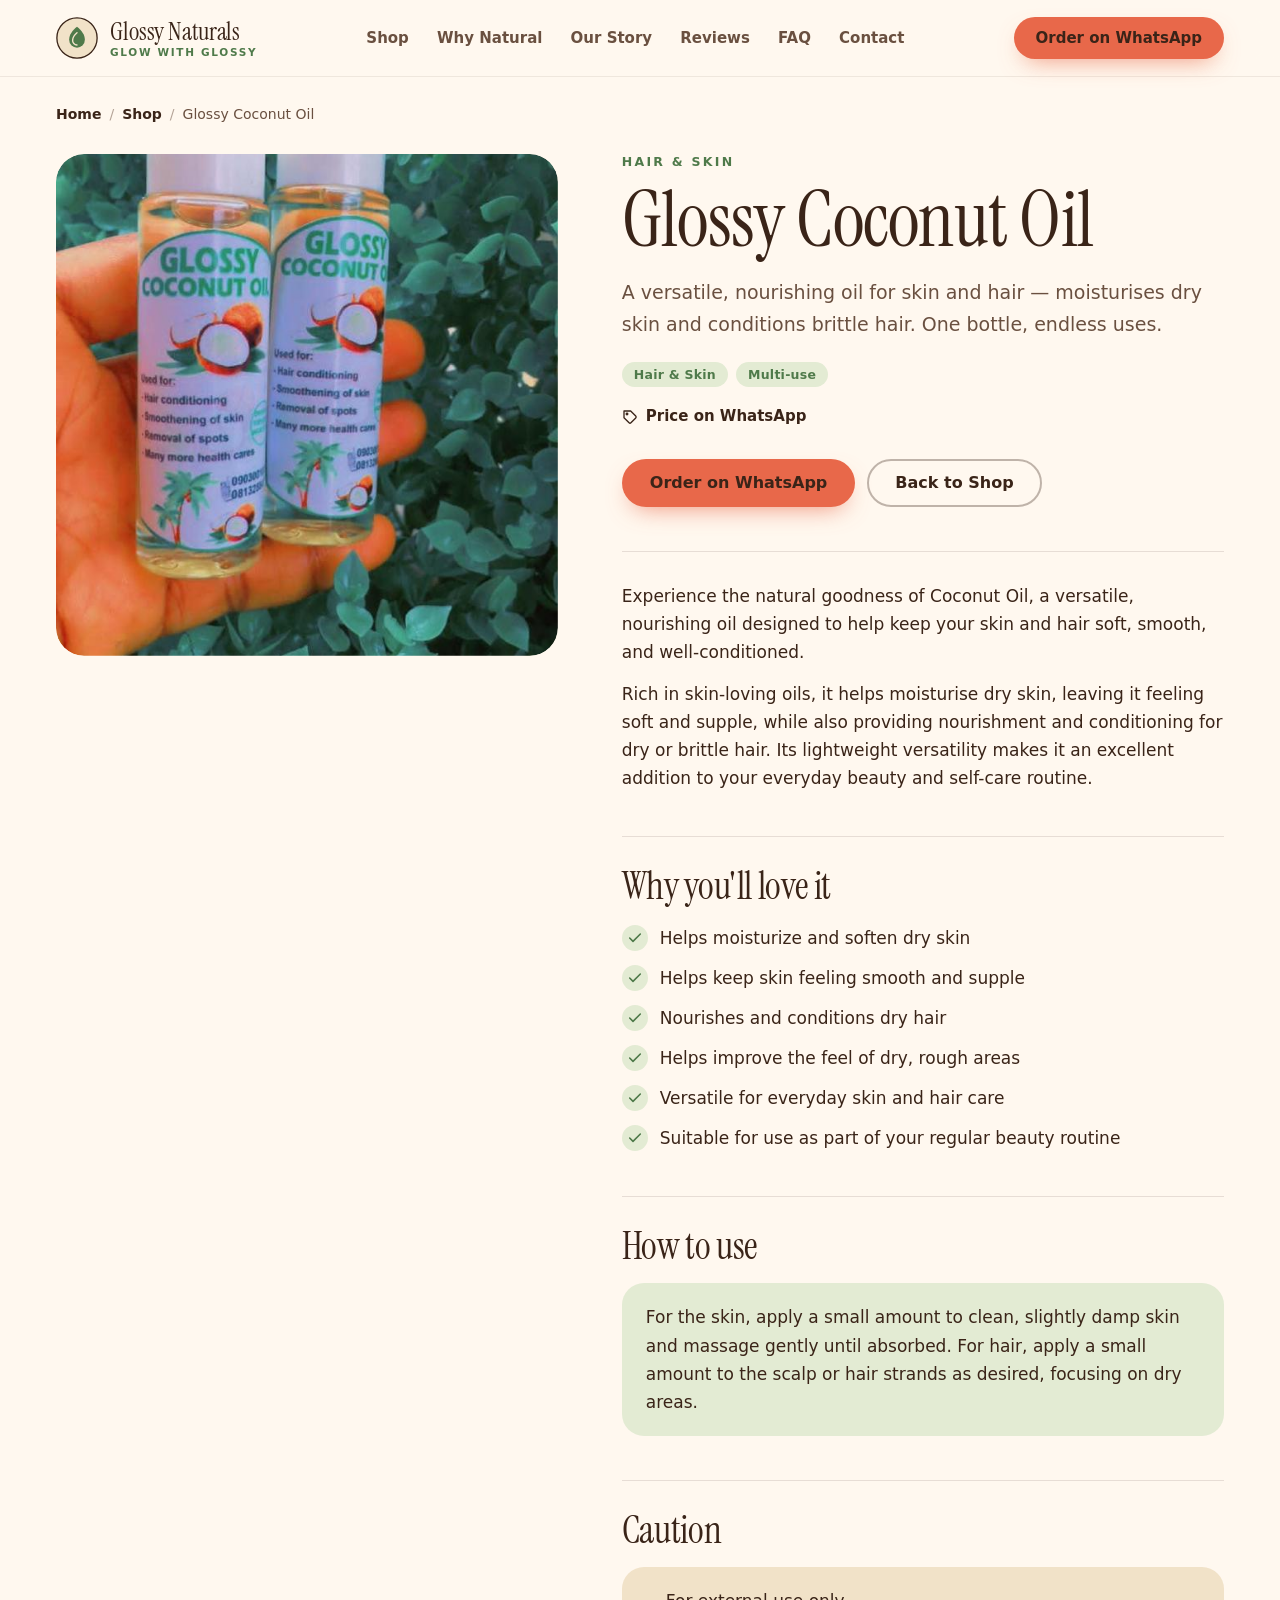
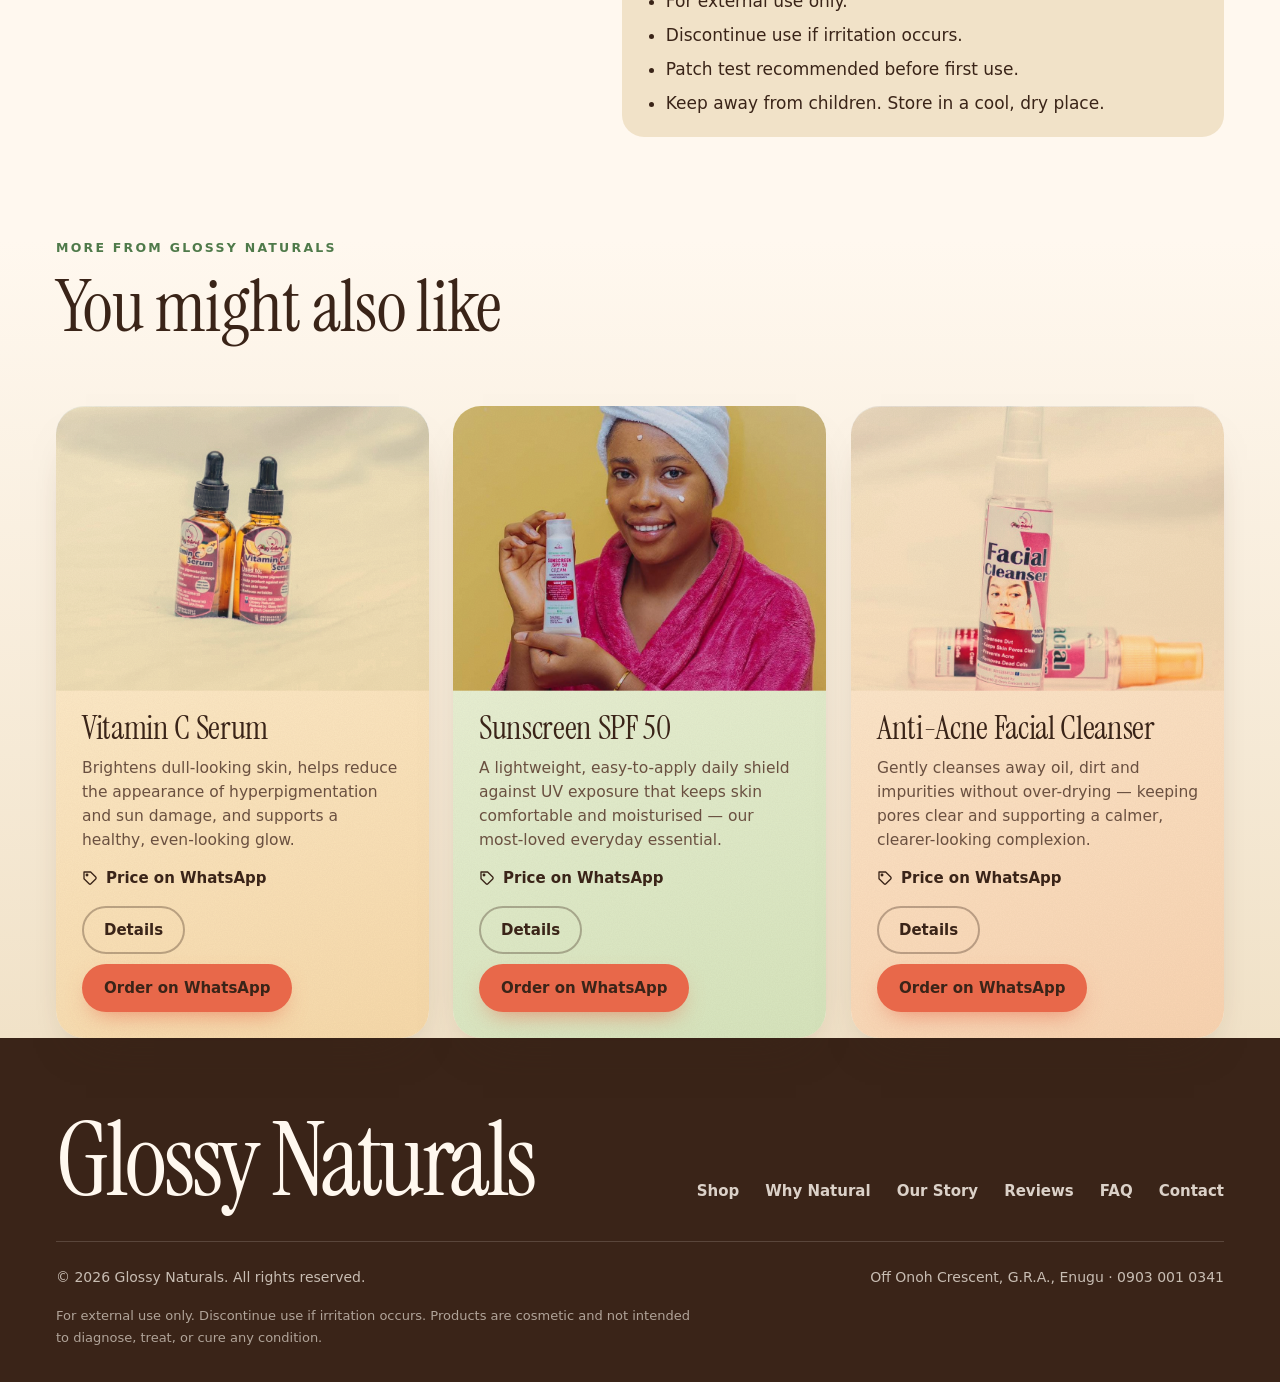
==== commit 9ea7c774: "Add full motion layer: hero intro + scroll scrub, marquee, reveals, FLIP filter, page transitions Co" ====
--- a/coconut-oil.html
+++ b/coconut-oil.html
@@ -34,6 +34,7 @@
 <link rel="stylesheet" href="fonts/fonts.css">
 <link rel="stylesheet" href="fonts/fonts.css">
 <link rel="stylesheet" href="css/style.css">
+<link rel="stylesheet" href="css/motion.css">
 </head>
 <body>
 
@@ -101,12 +102,12 @@
       <div class="pd-block">
         <h2>Why you'll love it</h2>
         <ul class="pd-benefits">
-            <li><svg viewBox="0 0 24 24" aria-hidden="true" focusable="false"><path d="M20 6L9 17l-5-5"/></svg><span>Helps moisturize and soften dry skin</span></li>
-            <li><svg viewBox="0 0 24 24" aria-hidden="true" focusable="false"><path d="M20 6L9 17l-5-5"/></svg><span>Helps keep skin feeling smooth and supple</span></li>
-            <li><svg viewBox="0 0 24 24" aria-hidden="true" focusable="false"><path d="M20 6L9 17l-5-5"/></svg><span>Nourishes and conditions dry hair</span></li>
-            <li><svg viewBox="0 0 24 24" aria-hidden="true" focusable="false"><path d="M20 6L9 17l-5-5"/></svg><span>Helps improve the feel of dry, rough areas</span></li>
-            <li><svg viewBox="0 0 24 24" aria-hidden="true" focusable="false"><path d="M20 6L9 17l-5-5"/></svg><span>Versatile for everyday skin and hair care</span></li>
-            <li><svg viewBox="0 0 24 24" aria-hidden="true" focusable="false"><path d="M20 6L9 17l-5-5"/></svg><span>Suitable for use as part of your regular beauty routine</span></li>
+            <li><svg viewBox="0 0 24 24" aria-hidden="true" focusable="false"><path d="M20 6L9 17l-5-5" pathLength="1"/></svg><span>Helps moisturize and soften dry skin</span></li>
+            <li><svg viewBox="0 0 24 24" aria-hidden="true" focusable="false"><path d="M20 6L9 17l-5-5" pathLength="1"/></svg><span>Helps keep skin feeling smooth and supple</span></li>
+            <li><svg viewBox="0 0 24 24" aria-hidden="true" focusable="false"><path d="M20 6L9 17l-5-5" pathLength="1"/></svg><span>Nourishes and conditions dry hair</span></li>
+            <li><svg viewBox="0 0 24 24" aria-hidden="true" focusable="false"><path d="M20 6L9 17l-5-5" pathLength="1"/></svg><span>Helps improve the feel of dry, rough areas</span></li>
+            <li><svg viewBox="0 0 24 24" aria-hidden="true" focusable="false"><path d="M20 6L9 17l-5-5" pathLength="1"/></svg><span>Versatile for everyday skin and hair care</span></li>
+            <li><svg viewBox="0 0 24 24" aria-hidden="true" focusable="false"><path d="M20 6L9 17l-5-5" pathLength="1"/></svg><span>Suitable for use as part of your regular beauty routine</span></li>
         </ul>
       </div>
 
@@ -193,5 +194,6 @@
 </div>
 
 <script src="js/script.js"></script>
+<script src="js/motion.js"></script>
 </body>
 </html>
--- a/css/motion.css
+++ b/css/motion.css
@@ -0,0 +1,247 @@
+/* Glossy Naturals: motion layer. Loaded after style.css; driven by js/motion.js.
+   Rules: animate transform/opacity/translate/scale/rotate only; everything sits behind
+   prefers-reduced-motion:no-preference; hidden states only exist once JS adds .mpre. */
+@media (prefers-reduced-motion:no-preference){
+:root{--out:cubic-bezier(.16,1,.3,1);--spring:cubic-bezier(.34,1.56,.64,1)}
+
+/* ================= page transitions (cross-document View Transitions) ================= */
+@view-transition{navigation:auto}
+::view-transition-old(root){animation:vtOut .32s var(--ease) both}
+::view-transition-new(root){animation:vtIn .55s var(--out) both}
+@keyframes vtOut{to{opacity:0;transform:scale(.985)}}
+@keyframes vtIn{from{opacity:0;transform:translateY(16px)}}
+header{view-transition-name:site-header}
+.vt-pimg,.pd-image{view-transition-name:pimg}
+::view-transition-group(pimg){animation-duration:.6s;animation-timing-function:var(--out)}
+
+/* ================= global chrome ================= */
+.progress{position:fixed;left:0;top:0;width:100%;height:3px;z-index:90;pointer-events:none;transform-origin:0 50%;transform:scaleX(0);background:linear-gradient(90deg,var(--coral),var(--lemon) 55%,var(--leaf))}
+header{transition:translate .45s var(--out),box-shadow .3s,background-color .3s}
+header.scrolled{box-shadow:0 14px 30px -22px rgba(58,36,24,.55);background:rgba(255,248,239,.94)}
+header.hide{translate:0 -105%}
+.nav-wrap{transition:min-height .3s var(--out)}
+header.scrolled .nav-wrap{min-height:calc(var(--nav,76px) - 14px)}
+.links a.active{color:var(--cocoa)}
+.links a.active::after{transform:scaleX(1)}
+.logo .mark{transition:transform .6s var(--spring)}
+.logo:hover .mark{transform:rotate(-14deg) scale(1.1)}
+
+.cursor,.cursor-ring{position:fixed;left:0;top:0;z-index:95;pointer-events:none;border-radius:50%;opacity:0;transition:opacity .3s}
+.cursor{width:7px;height:7px;margin:-3.5px 0 0 -3.5px;background:var(--coral)}
+.cursor-ring{width:38px;height:38px;margin:-19px 0 0 -19px;border:1.5px solid rgba(58,36,24,.42);transition:opacity .3s,scale .35s var(--out),background-color .3s,border-color .3s}
+.cursor-on .cursor,.cursor-on .cursor-ring{opacity:1}
+.cursor-ring.hot{scale:1.9;background:rgba(232,104,74,.14);border-color:var(--coral)}
+.cursor-ring.down{scale:.7}
+
+/* ================= buttons ================= */
+.btn{position:relative;overflow:hidden;isolation:isolate;transition:transform .2s var(--ease),box-shadow .2s var(--ease),background-color .2s,color .2s,border-color .2s,translate .35s var(--out)}
+.btn::before{content:"";position:absolute;inset:-30% -10%;z-index:-1;background:linear-gradient(105deg,transparent 38%,rgba(255,255,255,.55) 50%,transparent 62%);translate:-130% 0;pointer-events:none}
+.btn:hover::before{translate:130% 0;transition:translate .8s var(--out)}
+.btn .rip{position:absolute;width:22px;height:22px;margin:-11px 0 0 -11px;border-radius:50%;background:rgba(255,255,255,.6);pointer-events:none;animation:rip .75s var(--out) forwards}
+@keyframes rip{from{scale:0;opacity:.9}to{scale:16;opacity:0}}
+.btn svg{transition:transform .4s var(--spring)}
+.btn:hover svg{transform:translateX(3px) rotate(-8deg)}
+.hero-copy .btn-cta{animation:ctaIn .9s var(--out) .75s both,pulse 3.4s ease-out 2.6s infinite}
+.hero-copy .btn-cta:hover{animation:ctaIn .9s var(--out) .75s both}
+@keyframes pulse{
+  0%{box-shadow:0 10px 24px -10px rgba(232,104,74,.75),0 0 0 0 rgba(232,104,74,.5)}
+  70%,100%{box-shadow:0 10px 24px -10px rgba(232,104,74,.75),0 0 0 22px rgba(232,104,74,0)}
+}
+.broadcast .btn{animation:wiggle 5s ease-in-out 2s infinite}
+.broadcast .btn:hover{animation:none}
+@keyframes wiggle{0%,86%,100%{rotate:0deg}89%{rotate:-4deg}92%{rotate:4deg}95%{rotate:-2deg}98%{rotate:1deg}}
+.filter-btn{transition:background-color .25s,color .25s,border-color .25s,transform .35s var(--spring)}
+.filter-btn:hover{transform:translateY(-3px)}
+.filter-btn:active{transform:scale(.94)}
+
+/* ================= hero: load sequence ================= */
+.hero-title .w{display:inline-block;overflow:hidden;vertical-align:top;padding:.1em .05em .18em;margin:-.1em -.05em -.18em}
+.hero-title .w>span{display:inline-block;animation:wordUp 1.15s var(--out) both}
+.hero-title .w:nth-child(1)>span{animation-delay:.1s}
+.hero-title .w:nth-child(2)>span{animation-delay:.24s}
+.hero-title .w:nth-child(3)>span{animation-delay:.38s}
+.hero-title .w:nth-child(4)>span{animation-delay:.52s}
+@keyframes wordUp{from{transform:translateY(112%) rotate(5deg)}}
+.hero-copy .kicker{animation:rise .9s var(--out) .15s both}
+.hero-copy .kicker::before{transform-origin:left;animation:grow .9s var(--out) .3s both}
+@keyframes grow{from{transform:scaleX(0)}}
+.hero-copy .lead{animation:rise .9s var(--out) .4s both}
+.hero-copy .note{animation:rise .9s var(--out) .95s both}
+.hero-trust li{animation:rise .8s var(--out) both}
+.hero-trust li:nth-child(1){animation-delay:.9s}
+.hero-trust li:nth-child(2){animation-delay:1.05s}
+.hero-trust li:nth-child(3){animation-delay:1.2s}
+@keyframes rise{from{opacity:0;transform:translateY(26px)}}
+@keyframes ctaIn{from{opacity:0;transform:translateY(26px) scale(.9)}}
+.hero-trust svg path{stroke-dasharray:1;animation:draw .7s var(--out) both}
+.hero-trust li:nth-child(1) svg path{animation-delay:1.3s}
+.hero-trust li:nth-child(2) svg path{animation-delay:1.45s}
+.hero-trust li:nth-child(3) svg path{animation-delay:1.6s}
+@keyframes draw{from{stroke-dashoffset:1}to{stroke-dashoffset:0}}
+
+.stage .ring{animation:ringIn 1.5s var(--out) .1s both,spin 90s linear infinite}
+.stage .ring.in2{animation:ringIn 1.5s var(--out) .3s both,spin 70s linear infinite reverse}
+@keyframes ringIn{from{scale:.55;opacity:0}}
+.jar{animation:bob 7s ease-in-out infinite,jarIn 1.3s var(--out) .2s both;translate:calc(var(--mx,0) * -16px) calc(var(--my,0) * -16px + var(--hp,0) * -34px);rotate:calc(var(--hp,0) * 28deg)}
+@keyframes jarIn{from{scale:.3;opacity:0;filter:blur(8px)}}
+.jar::after{content:"";position:absolute;inset:-25%;z-index:2;pointer-events:none;background:linear-gradient(115deg,transparent 42%,rgba(255,255,255,.65) 50%,transparent 58%);translate:-130% 0;animation:gloss 7s ease-in-out 2.2s infinite}
+@keyframes gloss{0%{translate:-130% 0}28%,100%{translate:130% 0}}
+.orbit{scale:calc(1 + var(--hp,0) * .22)}
+.med{animation:unspin 56s linear infinite,medIn 1s var(--spring) both;translate:calc(var(--mx,0) * 20px) calc(var(--my,0) * 20px)}
+.s1 .med{animation-delay:0s,.95s}.s2 .med{animation-delay:0s,1.1s}.s3 .med{animation-delay:0s,1.25s}.s4 .med{animation-delay:0s,1.4s}
+@keyframes medIn{from{scale:0;opacity:0}}
+.stage .ring{translate:calc(var(--mx,0) * 8px) calc(var(--my,0) * 8px)}
+.spark{position:absolute;z-index:3;width:var(--sz,18px);height:var(--sz,18px);background:var(--gold);clip-path:polygon(50% 0,60% 40%,100% 50%,60% 60%,50% 100%,40% 60%,0 50%,40% 40%);opacity:0;animation:twinkle 3.2s ease-in-out infinite;pointer-events:none}
+.spark.k1{left:8%;top:22%;--sz:20px;animation-delay:1.6s}
+.spark.k2{right:6%;top:14%;--sz:14px;animation-delay:2.3s;background:var(--coral)}
+.spark.k3{left:2%;bottom:30%;--sz:12px;animation-delay:2.9s;background:var(--leaf)}
+.spark.k4{right:12%;bottom:18%;--sz:22px;animation-delay:2s}
+.spark.k5{left:46%;top:-2%;--sz:13px;animation-delay:3.4s;background:var(--coral)}
+.spark.k6{right:-2%;top:52%;--sz:11px;animation-delay:2.7s;background:var(--leaf)}
+@keyframes twinkle{0%,100%{opacity:0;scale:.2;rotate:0deg}45%,55%{opacity:1;scale:1;rotate:90deg}}
+
+/* hero scroll-linked */
+.hero-copy{translate:0 calc(var(--hp,0) * -50px);opacity:calc(1 - var(--hp,0) * 1.1)}
+.hero-title{translate:0 calc(var(--hp,0) * -70px)}
+.hero-trust{translate:0 calc(var(--hp,0) * -30px)}
+.hero>.mesh{translate:0 calc(var(--hp,0) * 90px)}
+
+/* ================= marquee band ================= */
+.marquee{position:relative;z-index:3;overflow:clip;padding:34px 0 38px;background:var(--cream)}
+.band{rotate:-1.7deg;width:104%;margin-left:-2%;background:var(--cocoa);color:var(--cream);transform:skewX(calc(var(--sk,0) * 1deg));box-shadow:0 22px 40px -24px rgba(58,36,24,.7)}
+.band-track{display:flex;width:max-content;animation:marq 38s linear infinite}
+.band:hover .band-track{animation-play-state:paused}
+.band-group{display:flex;flex:none}
+.band-group span{flex:none;display:flex;background:var(--cocoa);align-items:center;padding:16px 0;font:italic 400 clamp(26px,3.6vw,50px)/1 var(--display);white-space:nowrap}
+.band-group span::after{content:"";width:.5em;height:.5em;margin:0 clamp(22px,2.6vw,40px);flex:none;background:var(--lemon);clip-path:polygon(50% 0,60% 40%,100% 50%,60% 60%,50% 100%,40% 60%,0 50%,40% 40%);animation:spinStar 9s linear infinite}
+.band-group span:nth-child(even){font-style:normal;color:var(--lemon)}
+@keyframes marq{to{transform:translate3d(-50%,0,0)}}
+@keyframes spinStar{to{rotate:360deg}}
+
+/* ================= scroll reveals ================= */
+.js .mpre{opacity:0}
+.js .mpre[data-a="rise"]{transform:translate3d(0,46px,0)}
+.js .mpre[data-a="left"]{transform:translate3d(-70px,0,0)}
+.js .mpre[data-a="right"]{transform:translate3d(70px,0,0)}
+.js .mpre[data-a="pop"]{transform:scale(.55) rotate(-10deg)}
+.js .mpre[data-a="zoom"]{transform:scale(.82)}
+.js .mpre[data-a="tilt"]{transform:perspective(1000px) translate3d(0,70px,0) rotateX(16deg) scale(.93)}
+.js .mpre[data-a="clip"]{opacity:1;clip-path:inset(0 0 100% 0 round 28px)}
+.js .mpre[data-a="words"]{opacity:1}
+.js .min{transition:opacity 1s var(--out),transform 1s var(--out),clip-path 1.1s var(--out);transition-delay:calc(var(--i,0) * 90ms)}
+.js .min[data-a="pop"]{transition-timing-function:var(--out),var(--spring),var(--out)}
+.js .min[data-a="clip"]{clip-path:inset(0 0 0 0 round 28px)}
+.js .min[data-a="words"]{transition:none}
+
+.wsplit .w{display:inline-block;overflow:hidden;vertical-align:top;padding:.08em .04em .16em;margin:-.08em -.04em -.16em}
+.wsplit .w>span{display:inline-block;transition:transform 1.05s var(--out);transition-delay:calc(var(--wi,0) * 70ms)}
+.js .wsplit.mpre .w>span{transform:translateY(115%) rotate(4deg)}
+
+.section-head .kicker::before{transform-origin:left;transition:transform .9s var(--out) .15s}
+.js .section-head.mpre .kicker::before{transform:scaleX(0)}
+
+/* product card entrance extras */
+.js .mpre .prod-img img{scale:1.24}
+.prod-img img{scale:1.08;transition:transform .7s var(--ease),scale 1.4s var(--out)}
+.min .prod-tags span{animation:tagPop .7s var(--spring) both}
+.min .prod-tags span:nth-child(1){animation-delay:.45s}
+.min .prod-tags span:nth-child(2){animation-delay:.55s}
+.min .prod-tags span:nth-child(3){animation-delay:.65s}
+@keyframes tagPop{from{opacity:0;scale:.4}}
+.prod-in::before{content:"";position:absolute;inset:0;z-index:2;pointer-events:none;opacity:0;transition:opacity .35s;background:radial-gradient(420px circle at var(--gx,50%) var(--gy,0%),rgba(255,255,255,.55),transparent 60%);mix-blend-mode:soft-light}
+.prod-in:hover::before{opacity:1}
+.prod-card h3 a{background:linear-gradient(currentColor,currentColor) 0 100%/0 2px no-repeat;transition:background-size .5s var(--out)}
+.prod-in:hover h3 a{background-size:100% 2px}
+.price-tag svg{transition:rotate .5s var(--spring)}
+.prod-in:hover .price-tag svg{rotate:-20deg}
+
+/* ingredients */
+.ing .circ{animation:floaty 7s ease-in-out infinite;transition:transform .5s var(--spring)}
+.ing:nth-child(2) .circ{animation-delay:-1.4s}
+.ing:nth-child(3) .circ{animation-delay:-2.8s}
+.ing:nth-child(4) .circ{animation-delay:-4.2s}
+.ing:nth-child(5) .circ{animation-delay:-5.6s}
+@keyframes floaty{50%{translate:0 -12px}}
+.ing .circ img{animation:kb 11s ease-in-out infinite alternate;transition:transform .8s var(--out)}
+.ing:nth-child(2n) .circ img{animation-direction:alternate-reverse}
+@keyframes kb{from{scale:1}to{scale:1.16}}
+.ing:hover .circ{transform:translateY(-8px) rotate(-5deg) scale(1.06)}
+.ing:hover .circ img{transform:scale(1.18)}
+.ing h3{transition:color .3s,translate .4s var(--out)}
+.ing:hover h3{color:var(--leaf);translate:0 -3px}
+
+/* promise */
+.js .promise-list svg *{stroke-dasharray:1;stroke-dashoffset:0;transition:stroke-dashoffset 1.1s var(--out) .45s}
+.js .promise-list .mpre svg *{stroke-dashoffset:1}
+.promise-list li{transition:background-color .35s,border-color .35s,translate .45s var(--out)}
+.promise-list li:hover{background:rgba(255,248,239,.13);border-color:rgba(246,220,139,.55);translate:0 -6px}
+
+/* founder */
+.founder-photo{animation:morph 14s ease-in-out infinite}
+@keyframes morph{
+  0%,100%{border-radius:50% 50% 50% 14%}
+  25%{border-radius:42% 58% 52% 22%}
+  50%{border-radius:58% 42% 36% 46%}
+  75%{border-radius:48% 52% 60% 18%}
+}
+.founder-photo .initials{animation:bob 6s ease-in-out infinite}
+.js .qw{opacity:.16;transition:opacity .45s}
+.js .qw.on{opacity:1}
+
+/* reviews */
+.min .stars svg{animation:starPop .6s var(--spring) both}
+.min .stars svg:nth-child(1){animation-delay:.4s}
+.min .stars svg:nth-child(2){animation-delay:.5s}
+.min .stars svg:nth-child(3){animation-delay:.6s}
+.min .stars svg:nth-child(4){animation-delay:.7s}
+.min .stars svg:nth-child(5){animation-delay:.8s}
+@keyframes starPop{from{scale:0;rotate:-90deg;opacity:0}60%{scale:1.35}}
+.rev-card{transition:translate .5s var(--out),box-shadow .5s}
+.rev-card:hover{translate:0 -8px;box-shadow:0 34px 50px -28px rgba(58,36,24,.55)}
+.rev-avatar{transition:transform .5s var(--spring)}
+.rev-card:hover .rev-avatar{transform:rotate(-12deg) scale(1.12)}
+
+/* broadcast */
+.broadcast .container{background-size:220% 220%;animation:shimmer 14s ease-in-out infinite alternate}
+@keyframes shimmer{from{background-position:0% 40%}to{background-position:100% 60%}}
+.broadcast .container::before,.broadcast .container::after{content:"";position:absolute;border-radius:50%;pointer-events:none;background:rgba(255,255,255,.35)}
+.broadcast .container::before{width:260px;height:260px;right:-60px;top:-110px;animation:drift2 16s ease-in-out infinite alternate}
+.broadcast .container::after{width:160px;height:160px;left:26%;bottom:-90px;animation:drift3 19s ease-in-out infinite alternate}
+
+/* FAQ */
+.faq-item{transition:background-color .3s,translate .4s var(--out),box-shadow .4s}
+.faq-item:hover{translate:4px 0}
+.faq-item[open]{box-shadow:0 24px 36px -28px rgba(58,36,24,.5)}
+.faq-item[open] .faq-a{animation:faqIn .5s var(--out) both}
+@keyframes faqIn{from{opacity:0;translate:0 -8px}}
+
+/* contact */
+.info-row .ic{transition:transform .5s var(--spring),background-color .3s,color .3s}
+.info-row:hover .ic{transform:rotate(-10deg) scale(1.12);background:var(--leaf);color:var(--cream)}
+.map-facade svg{animation:pin 2.6s ease-in-out infinite}
+@keyframes pin{0%,100%{translate:0 0}40%{translate:0 -14px}55%{translate:0 0}70%{translate:0 -5px}}
+
+/* footer */
+.foot-links a{transition:color .25s,translate .35s var(--out)}
+.foot-links a:hover{translate:0 -3px}
+
+/* ================= mobile sticky CTA ================= */
+@media (max-width:820px){
+  .js .sticky-cta{translate:0 115%;transition:translate .55s var(--out)}
+  .js .sticky-cta.show{translate:0 0}
+}
+
+/* ================= product pages ================= */
+.pd-image.reveal{animation:imgIn 1.2s var(--out) .1s both}
+@keyframes imgIn{from{clip-path:inset(0 0 100% 0 round 28px);scale:1.06}to{clip-path:inset(0 0 0 0 round 28px)}}
+.pd-image img{animation:pdZoom 1.8s var(--out) .1s both}
+@keyframes pdZoom{from{scale:1.25}}
+.pd-hero .eyebrow{animation:rise .8s var(--out) .2s both}
+.pd-summary{animation:rise .9s var(--out) .45s both}
+.pd-hero .prod-tags{animation:rise .9s var(--out) .55s both}
+.pd-price{animation:rise .9s var(--out) .62s both}
+.pd-ctas{animation:rise .9s var(--out) .7s both}
+.breadcrumb{animation:rise .7s var(--out) both}
+.pd-benefits li svg path{stroke-dasharray:1;stroke-dashoffset:0;transition:stroke-dashoffset .8s var(--out) .3s}
+.js .pd-benefits li.mpre svg path{stroke-dashoffset:1}
+}
